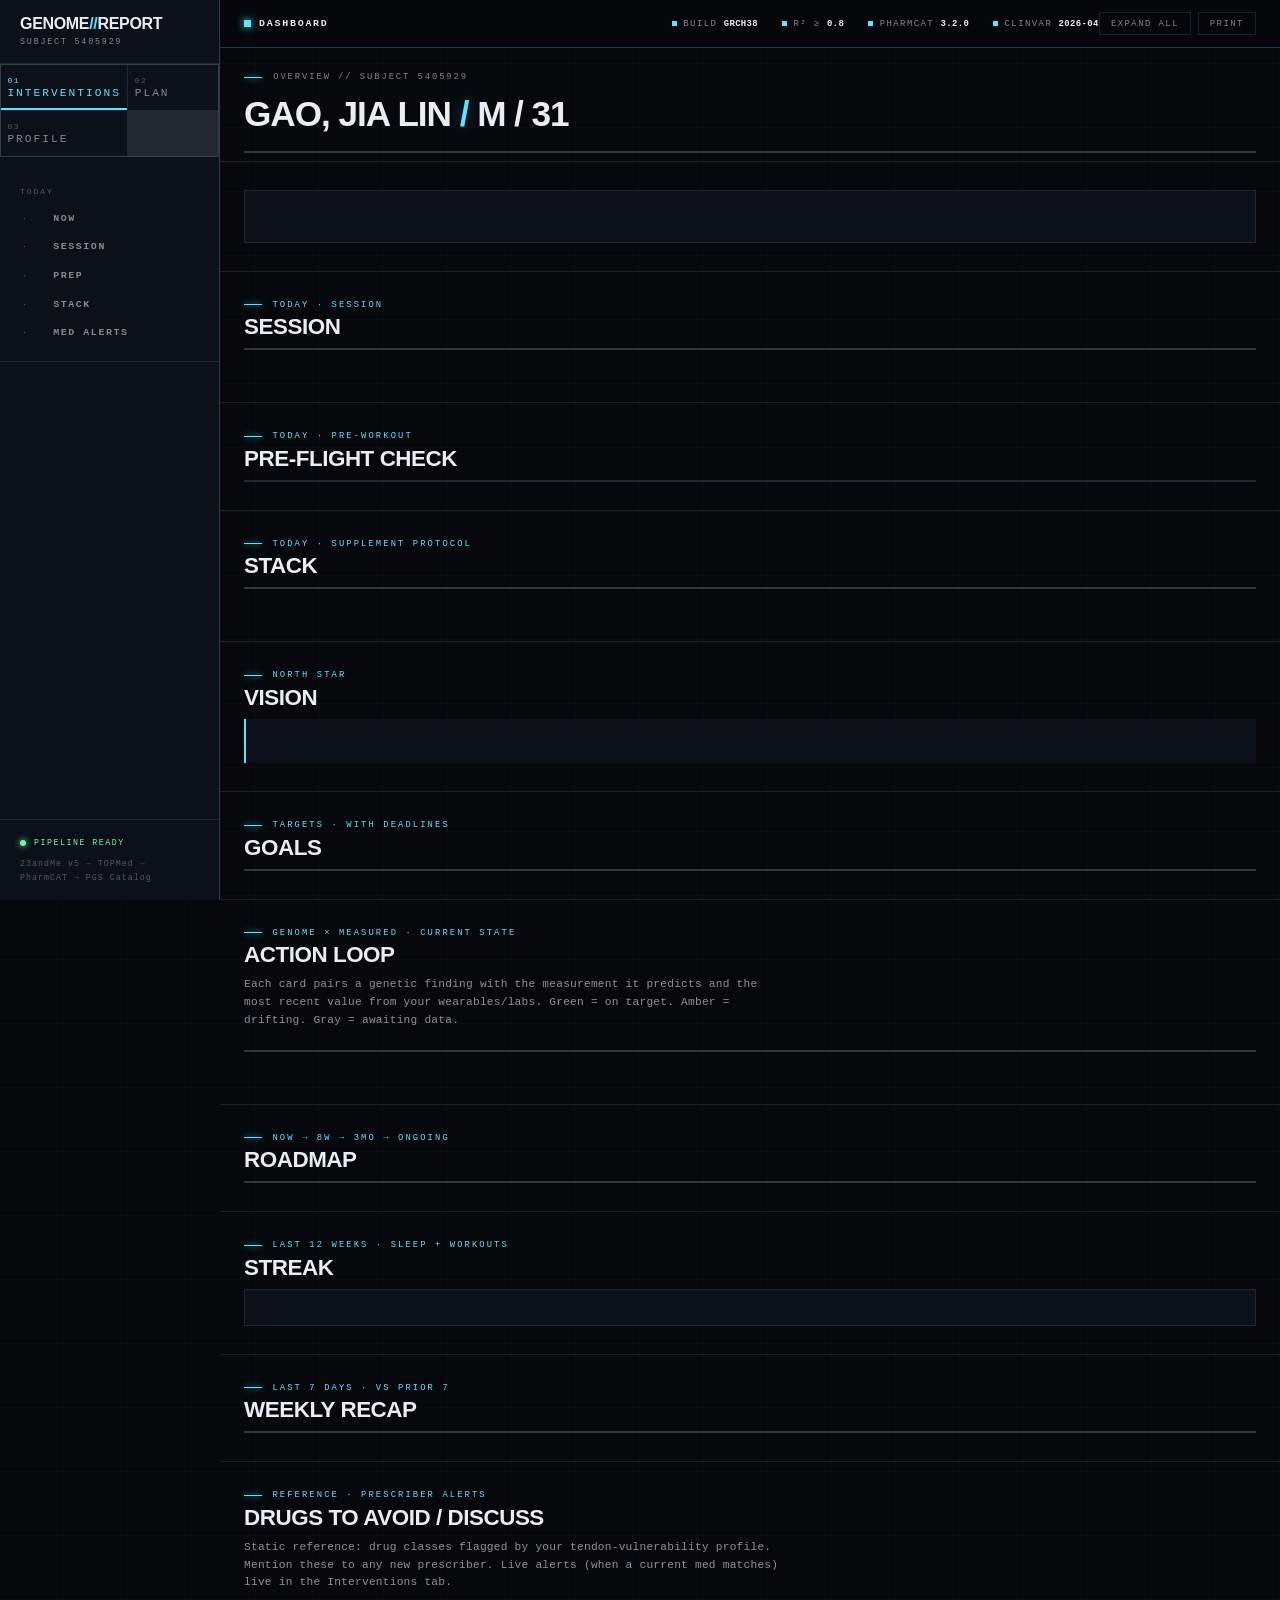
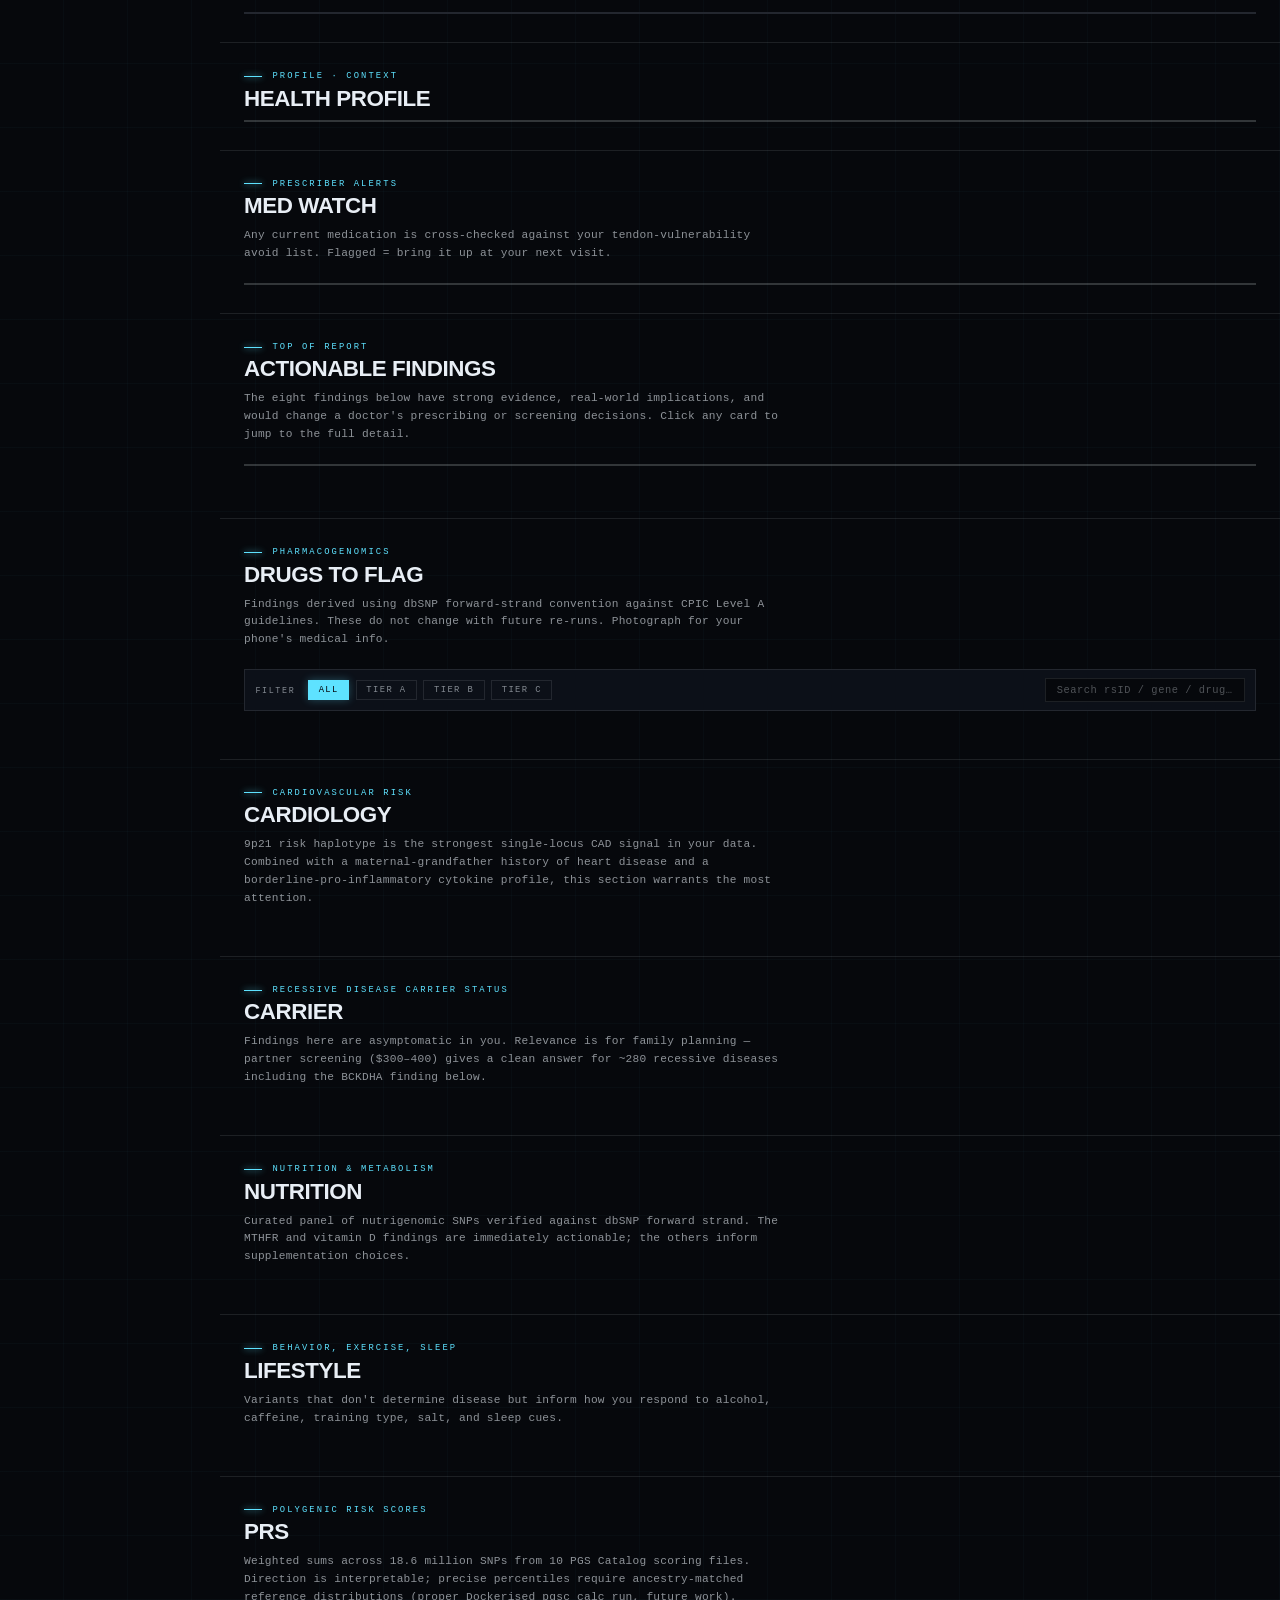
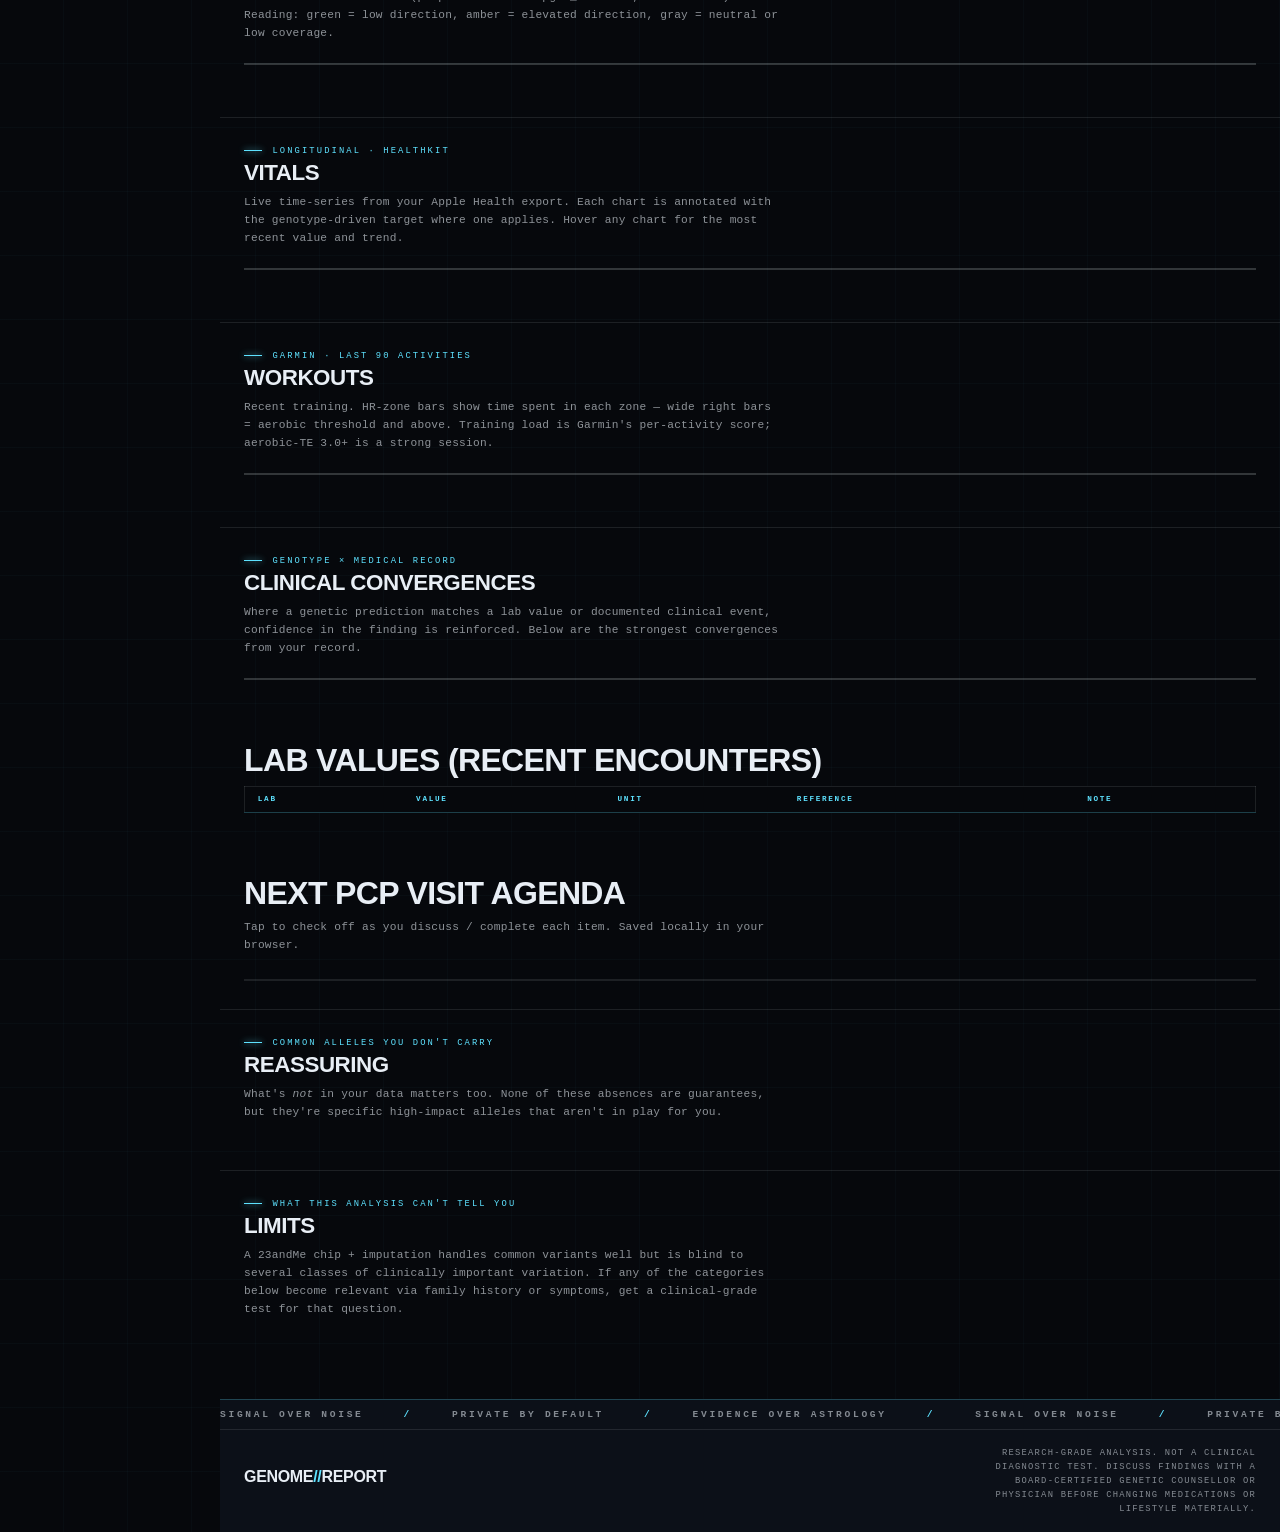
==== output/web/index.html @ 122b951d "Move Action Loop from Now → Plan tab Action Loop is a status dashboard ("are my signals tracking?")," ====
<!DOCTYPE html>
<html lang="en">
<head>
  <meta charset="UTF-8" />
  <meta name="viewport" content="width=device-width, initial-scale=1.0" />
  <meta name="description" content="Personal genome report — pharmacogenomics, disease risk, carrier status, nutrition, with clinical-record cross-reference." />
  <meta name="robots" content="noindex, nofollow" />
  <title>Genome // Report</title>

  <link href="https://api.fontshare.com/v2/css?f[]=space-grotesk@300,400,500,700&f[]=space-mono@400,700&display=swap" rel="stylesheet" />

  <link rel="stylesheet" href="css/base.css" />
  <link rel="stylesheet" href="css/layout.css" />
</head>
<body>

  <!-- Left rail (sidebar nav) -->
  <aside class="rail">
    <div class="rail-header">
      GENOME<span class="accent">//</span>REPORT
      <div class="rail-header-sub">SUBJECT 5405929</div>
    </div>

    <nav class="rail-tabs">
      <button class="tab-btn is-active" data-tab="interventions">
        <span class="tab-num">01</span><span class="tab-name">Interventions</span>
      </button>
      <button class="tab-btn" data-tab="plan">
        <span class="tab-num">02</span><span class="tab-name">Plan</span>
      </button>
      <button class="tab-btn" data-tab="profile">
        <span class="tab-num">03</span><span class="tab-name">Profile</span>
      </button>
    </nav>

    <nav class="rail-section" data-tab-children="interventions">
      <span class="rail-section-label">Today</span>
      <ul class="nav-sections">
        <li><button class="nav-btn" data-section="hero-card"      data-num="·">Now</button></li>
        <li><button class="nav-btn" data-section="today-session"  data-num="·">Session</button></li>
        <li><button class="nav-btn" data-section="prep-checklist" data-num="·">Prep</button></li>
        <li><button class="nav-btn" data-section="stack"          data-num="·">Stack</button></li>
        <li><button class="nav-btn" data-section="med-alerts"     data-num="·">Med alerts</button></li>
      </ul>
    </nav>

    <nav class="rail-section" data-tab-children="plan" hidden>
      <span class="rail-section-label">Plan & Vision</span>
      <ul class="nav-sections">
        <li><button class="nav-btn" data-section="vision"         data-num="·">Vision</button></li>
        <li><button class="nav-btn" data-section="goals"          data-num="·">Goals</button></li>
        <li><button class="nav-btn" data-section="action-loop"    data-num="·">Action Loop</button></li>
        <li><button class="nav-btn" data-section="roadmap"        data-num="·">Roadmap</button></li>
        <li><button class="nav-btn" data-section="streak"         data-num="·">Streak</button></li>
        <li><button class="nav-btn" data-section="weekly-recap"   data-num="·">Recap</button></li>
        <li><button class="nav-btn" data-section="vitals"         data-num="·">Vitals</button></li>
        <li><button class="nav-btn" data-section="workouts"       data-num="·">Workouts</button></li>
      </ul>
    </nav>

    <nav class="rail-section" data-tab-children="profile" hidden>
      <span class="rail-section-label">Profile · fixed</span>
      <ul class="nav-sections">
        <li><button class="nav-btn" data-section="health-profile" data-num="·">Profile</button></li>
        <li><button class="nav-btn" data-section="med-reference"  data-num="·">Avoid list</button></li>
        <li><button class="nav-btn" data-section="actionable" data-num="01">Actionable</button></li>
        <li><button class="nav-btn" data-section="drugs"      data-num="02">Drugs (PGx)</button></li>
        <li><button class="nav-btn" data-section="cardio"     data-num="03">Cardiology</button></li>
        <li><button class="nav-btn" data-section="carrier"    data-num="04">Carrier</button></li>
        <li><button class="nav-btn" data-section="nutrition"  data-num="05">Nutrition</button></li>
        <li><button class="nav-btn" data-section="lifestyle"  data-num="06">Lifestyle</button></li>
        <li><button class="nav-btn" data-section="prs"        data-num="07">PRS</button></li>
        <li><button class="nav-btn" data-section="crossref"   data-num="08">Clinical X-ref</button></li>
        <li><button class="nav-btn" data-section="reassuring" data-num="09">Reassuring</button></li>
        <li><button class="nav-btn" data-section="limits"     data-num="10">Limits</button></li>
      </ul>
    </nav>

    <div class="rail-footer">
      <div class="rail-footer-status">PIPELINE READY</div>
      <div>23andMe v5 → TOPMed → PharmCAT → PGS Catalog</div>
    </div>
  </aside>

  <!-- Top bar (subject metadata + actions) -->
  <nav class="site-nav">
    <a class="nav-logo" href="#top">
      <span class="nav-logo-dot" aria-hidden="true"></span>
      DASHBOARD
    </a>
    <div class="nav-meta">
      <span class="nav-meta-item">BUILD <strong>GRCh38</strong></span>
      <span class="nav-meta-item">R² ≥ <strong>0.8</strong></span>
      <span class="nav-meta-item">PHARMCAT <strong>3.2.0</strong></span>
      <span class="nav-meta-item">CLINVAR <strong>2026-04</strong></span>
    </div>
    <div class="nav-actions">
      <button class="nav-action" id="btn-expand">Expand all</button>
      <button class="nav-action" id="btn-print">Print</button>
    </div>
  </nav>

  <main>

  <!-- Subject overview panel -->
  <header class="hero" id="top">
    <p class="hero-eyebrow">OVERVIEW // SUBJECT 5405929</p>
    <h1 class="hero-title">GAO, JIA LIN <span class="accent">/</span> M / 31</h1>
    <div class="hero-stats" id="hero-stats"></div>
  </header>

  <!-- TODAY tab -->

  <!-- Hero card — most-actionable thing right now -->
  <section class="section" id="hero-card" data-tab="interventions">
    <div class="hero-card" id="hero-card-body"></div>
  </section>

  <!-- Today's Session — exercises + warmup + rehab -->
  <section class="section" id="today-session" data-tab="interventions">
    <p class="section-kicker">Today · session</p>
    <h2 class="section-title">Session <span id="session-adherence"></span></h2>
    <div class="session-grid" id="session-grid"></div>
  </section>

  <!-- Pre-workout checklist (interactive, localStorage) -->
  <section class="section" id="prep-checklist" data-tab="interventions">
    <p class="section-kicker">Today · pre-workout</p>
    <h2 class="section-title">Pre-flight check</h2>
    <ul class="prep-list" id="prep-list"></ul>
  </section>

  <!-- Supplement Stack — timing-grouped today -->
  <section class="section" id="stack" data-tab="interventions">
    <p class="section-kicker">Today · supplement protocol</p>
    <h2 class="section-title">Stack</h2>
    <div class="stack-grid" id="stack-grid"></div>
  </section>

  <!-- PLAN & VISION tab -->

  <!-- Vision statement -->
  <section class="section" id="vision" data-tab="plan">
    <p class="section-kicker">North star</p>
    <h2 class="section-title">Vision</h2>
    <blockquote class="vision-statement" id="vision-statement"></blockquote>
  </section>

  <!-- Goals with progress bars -->
  <section class="section" id="goals" data-tab="plan">
    <p class="section-kicker">Targets · with deadlines</p>
    <h2 class="section-title">Goals</h2>
    <div class="goals-list" id="goals-list"></div>
  </section>

  <!-- Action Loop — genome × measured · the same shape as Goals -->
  <section class="section" id="action-loop" data-tab="plan">
    <p class="section-kicker">Genome × measured · current state</p>
    <h2 class="section-title">Action Loop</h2>
    <p class="section-lead">
      Each card pairs a genetic finding with the measurement it predicts and the
      most recent value from your wearables/labs. Green = on target. Amber = drifting.
      Gray = awaiting data.
    </p>
    <div class="action-loop-grid" id="action-loop-grid"></div>
  </section>

  <!-- Block roadmap (responsive: timeline on desktop, sections on mobile) -->
  <section class="section" id="roadmap" data-tab="plan">
    <p class="section-kicker">Now → 8w → 3mo → ongoing</p>
    <h2 class="section-title">Roadmap</h2>
    <div class="roadmap" id="roadmap-grid"></div>
  </section>

  <!-- Streak / contribution graph -->
  <section class="section" id="streak" data-tab="plan">
    <p class="section-kicker">Last 12 weeks · sleep + workouts</p>
    <h2 class="section-title">Streak</h2>
    <div class="streak-graph" id="streak-graph"></div>
  </section>

  <!-- Weekly recap (always rendered) -->
  <section class="section" id="weekly-recap" data-tab="plan">
    <p class="section-kicker">Last 7 days · vs prior 7</p>
    <h2 class="section-title">Weekly recap</h2>
    <div class="recap-grid" id="recap-grid"></div>
  </section>

  <!-- PROFILE tab -->

  <!-- PROFILE tab — fixed variables -->

  <!-- Med reference list (drug classes to avoid; the *firing* alerts live in Interventions) -->
  <section class="section" id="med-reference" data-tab="profile">
    <p class="section-kicker">Reference · prescriber alerts</p>
    <h2 class="section-title">Drugs to avoid / discuss</h2>
    <p class="section-lead">
      Static reference: drug classes flagged by your tendon-vulnerability profile.
      Mention these to any new prescriber. Live alerts (when a current med matches)
      live in the Interventions tab.
    </p>
    <ul class="med-reference-list" id="med-reference-list"></ul>
  </section>

  <!-- Health Profile -->
  <section class="section" id="health-profile" data-tab="profile">
    <p class="section-kicker">Profile · context</p>
    <h2 class="section-title">Health profile</h2>
    <div class="profile-grid" id="profile-grid"></div>
  </section>

  <!-- Pharmacovigilance — flag risky meds -->
  <section class="section" id="med-alerts" data-tab="interventions">
    <p class="section-kicker">Prescriber alerts</p>
    <h2 class="section-title">Med watch</h2>
    <p class="section-lead">
      Any current medication is cross-checked against your tendon-vulnerability
      avoid list. Flagged = bring it up at your next visit.
    </p>
    <div class="med-alerts-list" id="med-alerts-list"></div>
  </section>

  <!-- Actionable -->
  <section class="section" id="actionable" data-tab="profile" data-findings-section>
    <p class="section-kicker">Top of report</p>
    <h2 class="section-title">Actionable findings</h2>
    <p class="section-lead">
      The eight findings below have strong evidence, real-world implications, and would
      change a doctor's prescribing or screening decisions. Click any card to jump to the full detail.
    </p>
    <div class="actions-grid" id="actions-grid"></div>
  </section>

  <!-- Drugs -->
  <section class="section" id="drugs" data-tab="profile" data-findings-section>
    <p class="section-kicker">Pharmacogenomics</p>
    <h2 class="section-title">Drugs to flag</h2>
    <p class="section-lead">
      Findings derived using dbSNP forward-strand convention against CPIC Level A guidelines.
      These do not change with future re-runs. Photograph for your phone's medical info.
    </p>

    <div class="filter-bar">
      <span class="filter-bar-label">Filter</span>
      <button class="filter-chip is-active" data-filter="all">All</button>
      <button class="filter-chip" data-filter="tier" data-value="A">Tier A</button>
      <button class="filter-chip" data-filter="tier" data-value="B">Tier B</button>
      <button class="filter-chip" data-filter="tier" data-value="C">Tier C</button>
      <input type="text" class="search-input" id="search-input" placeholder="Search rsID / gene / drug…" />
    </div>

    <div class="findings-list"></div>
  </section>

  <!-- Cardiology -->
  <section class="section" id="cardio" data-tab="profile" data-findings-section>
    <p class="section-kicker">Cardiovascular risk</p>
    <h2 class="section-title">Cardiology</h2>
    <p class="section-lead">
      9p21 risk haplotype is the strongest single-locus CAD signal in your data. Combined with
      a maternal-grandfather history of heart disease and a borderline-pro-inflammatory cytokine
      profile, this section warrants the most attention.
    </p>
    <div class="findings-list"></div>
  </section>

  <!-- Carrier -->
  <section class="section" id="carrier" data-tab="profile" data-findings-section>
    <p class="section-kicker">Recessive disease carrier status</p>
    <h2 class="section-title">Carrier</h2>
    <p class="section-lead">
      Findings here are asymptomatic in you. Relevance is for family planning — partner screening
      ($300–400) gives a clean answer for ~280 recessive diseases including the BCKDHA finding below.
    </p>
    <div class="findings-list"></div>
  </section>

  <!-- Nutrition -->
  <section class="section" id="nutrition" data-tab="profile" data-findings-section>
    <p class="section-kicker">Nutrition &amp; metabolism</p>
    <h2 class="section-title">Nutrition</h2>
    <p class="section-lead">
      Curated panel of nutrigenomic SNPs verified against dbSNP forward strand. The MTHFR and
      vitamin D findings are immediately actionable; the others inform supplementation choices.
    </p>
    <div class="findings-list"></div>
  </section>

  <!-- Lifestyle -->
  <section class="section" id="lifestyle" data-tab="profile" data-findings-section>
    <p class="section-kicker">Behavior, exercise, sleep</p>
    <h2 class="section-title">Lifestyle</h2>
    <p class="section-lead">
      Variants that don't determine disease but inform how you respond to alcohol, caffeine,
      training type, salt, and sleep cues.
    </p>
    <div class="findings-list"></div>
  </section>

  <!-- PRS -->
  <section class="section" id="prs" data-tab="profile">
    <p class="section-kicker">Polygenic risk scores</p>
    <h2 class="section-title">PRS</h2>
    <p class="section-lead">
      Weighted sums across 18.6 million SNPs from 10 PGS Catalog scoring files.
      Direction is interpretable; precise percentiles require ancestry-matched reference
      distributions (proper Dockerised pgsc_calc run, future work). Reading: green = low
      direction, amber = elevated direction, gray = neutral or low coverage.
    </p>
    <div class="prs-grid" id="prs-grid"></div>
  </section>

  <!-- Vitals (HealthKit) -->
  <section class="section" id="vitals" data-tab="plan">
    <p class="section-kicker">Longitudinal · HealthKit</p>
    <h2 class="section-title">Vitals</h2>
    <p class="section-lead">
      Live time-series from your Apple Health export. Each chart is annotated
      with the genotype-driven target where one applies. Hover any chart for the
      most recent value and trend.
    </p>
    <div class="vitals-grid" id="vitals-grid"></div>
  </section>

  <!-- Workouts (Garmin activities) -->
  <section class="section" id="workouts" data-tab="plan">
    <p class="section-kicker">Garmin · last 90 activities</p>
    <h2 class="section-title">Workouts</h2>
    <p class="section-lead">
      Recent training. HR-zone bars show time spent in each zone — wide right
      bars = aerobic threshold and above. Training load is Garmin's per-activity
      score; aerobic-TE 3.0+ is a strong session.
    </p>
    <div class="workouts-list" id="workouts-list"></div>
  </section>

  <!-- Cross-reference -->
  <section class="section" id="crossref" data-tab="profile">
    <p class="section-kicker">Genotype × medical record</p>
    <h2 class="section-title">Clinical convergences</h2>
    <p class="section-lead">
      Where a genetic prediction matches a lab value or documented clinical event, confidence
      in the finding is reinforced. Below are the strongest convergences from your record.
    </p>
    <div class="crossref-grid" id="crossref-grid"></div>

    <h3 class="section-title" style="margin-top: 4rem; font-size: clamp(1.4rem, 3vw, 2rem);">
      Lab values (recent encounters)
    </h3>
    <div style="overflow-x: auto;">
      <table class="labs-table" id="labs-table">
        <thead>
          <tr>
            <th>Lab</th>
            <th>Value</th>
            <th>Unit</th>
            <th>Reference</th>
            <th>Note</th>
          </tr>
        </thead>
        <tbody></tbody>
      </table>
    </div>

    <h3 class="section-title" style="margin-top: 4rem; font-size: clamp(1.4rem, 3vw, 2rem);">
      Next PCP visit agenda
    </h3>
    <p class="section-lead" style="margin-bottom: 1.5rem;">
      Tap to check off as you discuss / complete each item. Saved locally in your browser.
    </p>
    <ul id="pcp-agenda" class="findings-list" style="display: flex; flex-direction: column; gap: 0;"></ul>
    <style>
      #pcp-agenda .check-item {
        display: flex;
        align-items: flex-start;
        gap: 0.85rem;
        padding: 1rem 0;
        border-bottom: 1px solid var(--border);
        cursor: pointer;
        user-select: none;
        transition: opacity 200ms ease;
      }
      #pcp-agenda .check-item:hover { opacity: 0.85; }
      #pcp-agenda .check-box {
        width: 18px; height: 18px;
        border: 1px solid var(--border);
        flex-shrink: 0;
        margin-top: 0.15rem;
        position: relative;
        transition: border-color 250ms ease, background 250ms ease;
      }
      #pcp-agenda .check-box::after {
        content: '';
        position: absolute;
        inset: 3px;
        background: var(--accent);
        opacity: 0;
        transform: scale(0);
        transition: opacity 200ms ease, transform 250ms cubic-bezier(0.34, 1.56, 0.64, 1);
      }
      #pcp-agenda .check-item.is-checked .check-box { border-color: var(--accent); }
      #pcp-agenda .check-item.is-checked .check-box::after { opacity: 1; transform: scale(1); }
      #pcp-agenda .check-item.is-checked .check-label {
        text-decoration: line-through;
        color: var(--fg-dim);
      }
      #pcp-agenda .check-label {
        font-size: 0.9rem;
        line-height: 1.6;
        color: rgba(240,237,230,0.8);
      }
    </style>
  </section>

  <!-- Reassuring -->
  <section class="section" id="reassuring" data-tab="profile" data-findings-section>
    <p class="section-kicker">Common alleles you don't carry</p>
    <h2 class="section-title">Reassuring</h2>
    <p class="section-lead">
      What's <em>not</em> in your data matters too. None of these absences are guarantees,
      but they're specific high-impact alleles that aren't in play for you.
    </p>
    <div class="findings-list"></div>
  </section>

  <!-- Limits -->
  <section class="section" id="limits" data-tab="profile" data-findings-section>
    <p class="section-kicker">What this analysis can't tell you</p>
    <h2 class="section-title">Limits</h2>
    <p class="section-lead">
      A 23andMe chip + imputation handles common variants well but is blind to several
      classes of clinically important variation. If any of the categories below become
      relevant via family history or symptoms, get a clinical-grade test for that question.
    </p>
    <div class="findings-list"></div>
  </section>

  </main>

  <!-- Footer -->
  <footer class="site-footer">
    <div class="footer-marquee-wrap">
      <div class="marquee-track">
        <span>SIGNAL OVER NOISE</span><span class="marquee-dot">/</span>
        <span>PRIVATE BY DEFAULT</span><span class="marquee-dot">/</span>
        <span>EVIDENCE OVER ASTROLOGY</span><span class="marquee-dot">/</span>
        <span>SIGNAL OVER NOISE</span><span class="marquee-dot">/</span>
        <span>PRIVATE BY DEFAULT</span><span class="marquee-dot">/</span>
        <span>EVIDENCE OVER ASTROLOGY</span><span class="marquee-dot">/</span>
      </div>
    </div>
    <div class="footer-body">
      <div>
        <p class="footer-eyebrow">GENOME<span class="accent">//</span>REPORT</p>
        <p id="meta-info" class="u-mono u-dim" style="font-size:0.7rem; margin-top:0.5rem; letter-spacing:0.1em;"></p>
      </div>
      <p class="footer-sub">
        Research-grade analysis. Not a clinical diagnostic test. Discuss findings with a
        board-certified genetic counsellor or physician before changing medications or
        lifestyle materially.
      </p>
    </div>
  </footer>

  <script type="module" src="js/main.js"></script>
</body>
</html>
---- output/web/css/base.css ----
/* ── Reset ── */
*, *::before, *::after { box-sizing: border-box; margin: 0; padding: 0; }
html { font-size: 16px; scroll-behavior: smooth; }
body { min-height: 100vh; }
img, svg { display: block; max-width: 100%; }
ul, ol { list-style: none; }
button { font-family: inherit; cursor: pointer; border: none; background: none; color: inherit; }
button:focus-visible { outline: 1px solid var(--accent); outline-offset: 3px; }
input { font-family: inherit; color: inherit; background: none; border: none; }
input:focus { outline: none; }
details summary { cursor: pointer; }
details summary::-webkit-details-marker { display: none; }

/* ── Custom Properties ── */
:root {
  /* Cool monolith palette */
  --bg:        #06080c;          /* deep blue-black */
  --bg-tint:   #06080c;
  --bg-card:   #0c1018;          /* subtle elevation */
  --bg-grid:   rgba(94, 226, 255, 0.025);

  --fg:        #e8eef5;
  --fg-dim:    rgba(232, 238, 245, 0.55);
  --fg-mute:   rgba(232, 238, 245, 0.32);

  /* Electric cyan — HAL-eye-but-cyan, biotech terminal */
  --accent:    #5ee2ff;          /* primary */
  --accent-soft: rgba(94, 226, 255, 0.12);
  --accent-bright: #82ecff;
  --accent-deep: #1ba8d1;

  /* Tier indicators */
  --tier-a:    #5ee2ff;          /* cyan — primary findings */
  --tier-b:    #a4b8cc;          /* cool gray-blue */
  --tier-c:    #7df0a8;          /* lab green — reassuring */

  /* Warning / critical — HAL red */
  --warn:      #ff3a4a;
  --warn-soft: rgba(255, 58, 74, 0.1);

  --border:    rgba(232, 238, 245, 0.10);
  --border-strong: rgba(232, 238, 245, 0.20);
  --border-accent: rgba(94, 226, 255, 0.25);

  /* Vitals overlay */
  --rune:        #7df0a8;        /* genotype-target green */
  --accent-glow: rgba(94, 226, 255, 0.35);

  --font-display: 'Space Grotesk', 'Helvetica Neue', sans-serif;
  --font-mono: 'Space Mono', 'JetBrains Mono', 'Courier New', monospace;
  --font-body: 'Space Grotesk', 'Helvetica Neue', sans-serif;

  --nav-h:     58px;
  --pad-x:     clamp(1.25rem, 5vw, 4rem);
  --max-w:     1320px;
  --ease-out-expo: cubic-bezier(0.16, 1, 0.3, 1);
}

body {
  font-family: var(--font-body);
  background: var(--bg);
  color: var(--fg);
  overflow-x: hidden;

  /* Subtle grid backdrop — faint terminal feel */
  background-image:
    linear-gradient(var(--bg-grid) 1px, transparent 1px),
    linear-gradient(90deg, var(--bg-grid) 1px, transparent 1px);
  background-size: 64px 64px;
  background-position: -1px -1px;
}

/* ── Typography ── */
h1, h2, h3, h4 {
  font-family: var(--font-display);
  line-height: 1;
  font-weight: 700;
  letter-spacing: -0.02em;
}

a { color: inherit; text-decoration: none; transition: color 200ms ease; }
a:hover { color: var(--accent); }
::selection { background: var(--accent); color: var(--bg); }

/* ── Scrollbar — lab-thin ── */
::-webkit-scrollbar { width: 4px; height: 4px; }
::-webkit-scrollbar-track { background: var(--bg); }
::-webkit-scrollbar-thumb { background: var(--accent-deep); }
::-webkit-scrollbar-thumb:hover { background: var(--accent); }

/* ── Utilities ── */
.u-upper { text-transform: uppercase; }
.u-mono  { font-family: var(--font-mono); }
.u-dim   { color: var(--fg-dim); }
.u-accent { color: var(--accent); }
.u-warn  { color: var(--warn); }
.u-good  { color: var(--tier-c); }

/* Crosshair / corner brackets — used for "framed" elements */
.u-bracketed {
  position: relative;
}
.u-bracketed::before,
.u-bracketed::after {
  content: '';
  position: absolute;
  width: 8px; height: 8px;
  border: 1px solid var(--accent);
}
.u-bracketed::before { top: -1px; left: -1px; border-right: none; border-bottom: none; }
.u-bracketed::after  { bottom: -1px; right: -1px; border-left: none; border-top: none; }

/* ── Status dots ── */
.dot {
  display: inline-block;
  width: 7px; height: 7px;
  border-radius: 50%;
  vertical-align: middle;
  margin-right: 0.5em;
}
.dot--cyan  { background: var(--accent); box-shadow: 0 0 8px var(--accent); }
.dot--green { background: var(--tier-c); box-shadow: 0 0 6px var(--tier-c); }
.dot--gray  { background: var(--fg-dim); }
.dot--red   { background: var(--warn); box-shadow: 0 0 8px var(--warn); }

/* ── Reduced motion ── */
@media (prefers-reduced-motion: reduce) {
  *, *::before, *::after {
    animation-duration: 0.01ms !important;
    transition-duration: 0.01ms !important;
  }
}

/* ── Print ── */
@media print {
  body { background: white; color: black; background-image: none; }
  .site-nav, .filter-bar, .nav-actions { display: none !important; }
  .card, .finding-block { break-inside: avoid; }
}
---- output/web/css/layout.css ----
/* =================================================================
   DASHBOARD LAYOUT — left rail nav, dense grid content
   ================================================================= */

:root {
  --rail-w: 220px;
  --topbar-h: 48px;
}

body {
  font-size: 14px;
  font-feature-settings: "tnum" 1;
}

/* ── Top bar (subject metadata strip) ── */
.site-nav {
  position: fixed;
  top: 0;
  left: var(--rail-w);
  right: 0;
  height: var(--topbar-h);
  z-index: 200;
  display: flex;
  align-items: center;
  justify-content: space-between;
  padding: 0 1.5rem;
  border-bottom: 1px solid var(--border-accent);
  background: rgba(6, 8, 12, 0.95);
  backdrop-filter: blur(12px);
  -webkit-backdrop-filter: blur(12px);
}
.nav-logo {
  font-family: var(--font-mono);
  font-size: 0.62rem;
  font-weight: 700;
  letter-spacing: 0.18em;
  text-transform: uppercase;
  color: var(--fg);
  display: flex;
  align-items: center;
  gap: 0.5rem;
}
.nav-logo .nav-logo-dot {
  display: inline-block;
  width: 7px; height: 7px;
  background: var(--accent);
  box-shadow: 0 0 8px var(--accent);
  animation: pulse-cyan 3s ease-in-out infinite;
}
@keyframes pulse-cyan {
  0%, 100% { opacity: 0.9; transform: scale(1); }
  50%      { opacity: 0.4; transform: scale(0.85); }
}

/* Top-bar subject info */
.nav-meta {
  display: flex;
  gap: 1.5rem;
  font-family: var(--font-mono);
  font-size: 0.56rem;
  letter-spacing: 0.16em;
  text-transform: uppercase;
  color: var(--fg-dim);
  margin-left: auto;
}
.nav-meta-item { display: inline-flex; align-items: center; gap: 0.4rem; }
.nav-meta-item::before {
  content: ''; width: 5px; height: 5px;
  background: var(--accent);
  display: inline-block;
}
.nav-meta-item strong { color: var(--fg); font-weight: 700; letter-spacing: 0.04em; }

.nav-actions {
  display: flex;
  gap: 0.4rem;
}
.nav-action {
  font-family: var(--font-mono);
  font-size: 0.56rem;
  letter-spacing: 0.16em;
  text-transform: uppercase;
  color: var(--fg-dim);
  border: 1px solid var(--border);
  padding: 0.32rem 0.7rem;
  transition: color 200ms ease, border-color 200ms ease, background 200ms ease;
}
.nav-action:hover {
  color: var(--accent);
  border-color: var(--accent);
  background: var(--accent-soft);
}

/* ── Left sidebar rail ── */
.rail {
  position: fixed;
  top: 0; left: 0; bottom: 0;
  width: var(--rail-w);
  background: var(--bg-card);
  border-right: 1px solid var(--border-accent);
  display: flex;
  flex-direction: column;
  z-index: 210;
  overflow-y: auto;
}
.rail-header {
  padding: 1rem 1.25rem;
  border-bottom: 1px solid var(--border);
  font-family: var(--font-display);
  font-size: 1rem;
  font-weight: 700;
  text-transform: uppercase;
  letter-spacing: -0.02em;
  line-height: 1;
}
.rail-header .accent { color: var(--accent); }
.rail-header-sub {
  font-family: var(--font-mono);
  font-size: 0.52rem;
  letter-spacing: 0.22em;
  color: var(--fg-dim);
  margin-top: 0.4rem;
  font-weight: 400;
}
.rail-section {
  padding: 0.85rem 0;
  border-bottom: 1px solid var(--border);
}
.rail-section-label {
  display: block;
  padding: 0 1.25rem 0.5rem;
  font-family: var(--font-mono);
  font-size: 0.5rem;
  letter-spacing: 0.24em;
  text-transform: uppercase;
  color: var(--fg-mute);
}
.nav-sections {
  display: flex;
  flex-direction: column;
  gap: 0;
}
.nav-btn {
  font-family: var(--font-mono);
  font-size: 0.62rem;
  font-weight: 700;
  letter-spacing: 0.16em;
  text-transform: uppercase;
  color: var(--fg-dim);
  padding: 0.55rem 1.25rem;
  display: flex;
  align-items: center;
  gap: 0.55rem;
  transition: color 200ms ease, background 200ms ease;
  position: relative;
  text-align: left;
  width: 100%;
  border-left: 2px solid transparent;
}
.nav-btn::before {
  content: attr(data-num);
  font-size: 0.5rem;
  letter-spacing: 0.18em;
  color: var(--fg-mute);
  font-weight: 400;
  transition: color 220ms ease;
  width: 1.4rem;
}
.nav-btn-dot { display: none; }

.nav-btn:hover {
  color: var(--fg);
  background: var(--accent-soft);
}
.nav-btn:hover::before { color: var(--accent); }

.nav-btn.is-active {
  color: var(--accent);
  background: var(--accent-soft);
  border-left-color: var(--accent);
}
.nav-btn.is-active::before { color: var(--accent); }

.rail-footer {
  margin-top: auto;
  padding: 1rem 1.25rem;
  border-top: 1px solid var(--border);
  font-family: var(--font-mono);
  font-size: 0.52rem;
  letter-spacing: 0.12em;
  color: var(--fg-mute);
  line-height: 1.6;
}
.rail-footer-status {
  display: flex;
  align-items: center;
  gap: 0.5rem;
  margin-bottom: 0.5rem;
  text-transform: uppercase;
  letter-spacing: 0.18em;
  color: var(--tier-c);
}
.rail-footer-status::before {
  content: ''; width: 6px; height: 6px;
  background: var(--tier-c);
  border-radius: 50%;
  box-shadow: 0 0 6px var(--tier-c);
  animation: pulse-cyan 2s ease-in-out infinite;
}

/* ── Main content area ── */
main {
  margin-left: var(--rail-w);
  padding-top: var(--topbar-h);
}

/* ── Hero compressed to dashboard panel ── */
.hero {
  padding: 1.5rem 1.5rem 0.5rem;
  max-width: none;
  margin: 0;
  position: relative;
}
.hero::before { display: none; } /* remove crosshair - too much */

.hero-eyebrow {
  font-family: var(--font-mono);
  font-size: 0.55rem;
  letter-spacing: 0.22em;
  text-transform: uppercase;
  color: var(--fg-dim);
  margin-bottom: 0.85rem;
  display: flex;
  align-items: center;
  gap: 0.7rem;
}
.hero-eyebrow::before {
  content: '';
  display: block;
  width: 18px;
  height: 1px;
  background: var(--accent);
  box-shadow: 0 0 6px var(--accent);
}

.hero-title {
  font-family: var(--font-display);
  font-size: clamp(1.5rem, 3vw, 2.2rem);
  font-weight: 700;
  text-transform: uppercase;
  letter-spacing: -0.03em;
  line-height: 1;
  color: var(--fg);
  display: block;
  margin-bottom: 0.6rem;
}
.hero-title br { display: none; }
.hero-title .accent {
  color: var(--accent);
  text-shadow: 0 0 16px rgba(94, 226, 255, 0.4);
}

.hero-subtitle-row {
  display: flex;
  flex-wrap: wrap;
  gap: 1rem;
  margin-top: 0.5rem;
  font-family: var(--font-mono);
  font-size: 0.6rem;
  letter-spacing: 0.14em;
  text-transform: uppercase;
  color: var(--fg-dim);
}
.hero-subtitle-row span {
  display: inline-flex;
  align-items: center;
  gap: 0.4rem;
}
.hero-subtitle-row span::before {
  content: '';
  width: 4px; height: 4px;
  background: var(--accent);
}

.hero-tagline {
  display: none; /* tagline hidden in dashboard mode */
}

.hero-stats {
  display: grid;
  grid-template-columns: repeat(auto-fit, minmax(160px, 1fr));
  gap: 1px;
  margin-top: 1.25rem;
  border: 1px solid var(--border);
  background: var(--border);
}
.hero-stats::before, .hero-stats::after { display: none; }

.hero-stat {
  background: var(--bg-card);
  padding: 0.85rem 1rem;
}
.hero-stat-label {
  font-family: var(--font-mono);
  font-size: 0.5rem;
  letter-spacing: 0.22em;
  text-transform: uppercase;
  color: var(--fg-dim);
  margin-bottom: 0.3rem;
}
.hero-stat-value {
  font-family: var(--font-display);
  font-size: 1.3rem;
  font-weight: 700;
  letter-spacing: -0.02em;
  color: var(--fg);
  line-height: 1.1;
  font-variant-numeric: tabular-nums;
}
.hero-stat-sub {
  font-family: var(--font-mono);
  font-size: 0.55rem;
  color: var(--fg-dim);
  margin-top: 0.25rem;
  letter-spacing: 0.04em;
}

/* ── Section ── */
.section {
  max-width: none;
  margin: 0;
  padding: 1.75rem 1.5rem;
  border-top: 1px solid var(--border);
  scroll-margin-top: var(--topbar-h);
}
.section-kicker {
  font-family: var(--font-mono);
  font-size: 0.55rem;
  letter-spacing: 0.24em;
  text-transform: uppercase;
  color: var(--accent);
  margin-bottom: 0.4rem;
  display: flex;
  align-items: center;
  gap: 0.65rem;
}
.section-kicker::before {
  content: '';
  display: block;
  width: 18px;
  height: 1px;
  background: var(--accent);
  box-shadow: 0 0 6px var(--accent);
}
.section-title {
  font-family: var(--font-display);
  font-size: 1.4rem;
  font-weight: 700;
  text-transform: uppercase;
  letter-spacing: -0.02em;
  line-height: 1;
  margin-bottom: 0.6rem;
}
.section-lead {
  font-family: var(--font-mono);
  font-size: 0.7rem;
  line-height: 1.6;
  color: rgba(232, 238, 245, 0.6);
  max-width: 80ch;
  margin-bottom: 1.25rem;
  letter-spacing: 0.02em;
}

/* ── Filter bar ── */
.filter-bar {
  display: flex;
  flex-wrap: wrap;
  gap: 0.4rem;
  align-items: center;
  margin-bottom: 1.25rem;
  padding: 0.5rem 0.65rem;
  border: 1px solid var(--border);
  background: var(--bg-card);
}
.filter-bar-label {
  font-family: var(--font-mono);
  font-size: 0.52rem;
  letter-spacing: 0.2em;
  text-transform: uppercase;
  color: var(--fg-dim);
  margin-right: 0.4rem;
}
.filter-chip {
  font-family: var(--font-mono);
  font-size: 0.55rem;
  letter-spacing: 0.16em;
  text-transform: uppercase;
  color: var(--fg-dim);
  padding: 0.25rem 0.6rem;
  border: 1px solid var(--border);
  cursor: pointer;
  transition: color 200ms ease, border-color 200ms ease, background 200ms ease;
}
.filter-chip:hover {
  color: var(--accent);
  border-color: var(--accent);
}
.filter-chip.is-active {
  color: var(--bg);
  background: var(--accent);
  border-color: var(--accent);
  box-shadow: 0 0 8px rgba(94, 226, 255, 0.3);
}
.search-input {
  font-family: var(--font-mono);
  font-size: 0.65rem;
  letter-spacing: 0.05em;
  color: var(--fg);
  border: 1px solid var(--border);
  padding: 0.3rem 0.7rem;
  margin-left: auto;
  min-width: 200px;
  background: var(--bg);
}
.search-input:focus { border-color: var(--accent); box-shadow: 0 0 0 1px var(--accent); }
.search-input::placeholder { color: var(--fg-mute); }

/* ── Action grid (dashboard cards) ── */
.actions-grid {
  display: grid;
  grid-template-columns: repeat(auto-fill, minmax(min(100%, 280px), 1fr));
  gap: 1px;
  background: var(--border);
  border: 1px solid var(--border);
  margin-bottom: 1.5rem;
}
.action-card {
  position: relative;
  padding: 1rem 1.1rem 1.1rem;
  background: var(--bg-card);
  display: flex;
  flex-direction: column;
  gap: 0.45rem;
  cursor: pointer;
  transition: background 220ms ease;
  overflow: hidden;
}
.action-card::before {
  content: '';
  position: absolute;
  top: 0; left: 0;
  width: 100%; height: 1px;
  background: linear-gradient(90deg, transparent, var(--accent), transparent);
  transform: translateX(-100%);
  transition: transform 600ms var(--ease-out-expo);
}
.action-card:hover::before { transform: translateX(100%); }
.action-card:hover { background: color-mix(in srgb, var(--bg-card) 75%, var(--accent)); }

.action-tier {
  position: absolute;
  top: 0.85rem;
  right: 0.85rem;
  font-family: var(--font-mono);
  font-size: 0.45rem;
  letter-spacing: 0.22em;
  padding: 0.15rem 0.42rem;
  border: 1px solid var(--tier-a);
  color: var(--tier-a);
  text-transform: uppercase;
}
.action-tier[data-tier="B"] { border-color: var(--tier-b); color: var(--tier-b); }
.action-tier[data-tier="C"] { border-color: var(--tier-c); color: var(--tier-c); }

.action-rank {
  font-family: var(--font-mono);
  font-size: 0.5rem;
  letter-spacing: 0.22em;
  text-transform: uppercase;
  color: var(--fg-dim);
}
.action-gene {
  font-family: var(--font-display);
  font-size: 1rem;
  font-weight: 700;
  letter-spacing: -0.01em;
  color: var(--fg);
  line-height: 1.05;
}
.action-headline {
  font-family: var(--font-display);
  font-size: 0.78rem;
  line-height: 1.45;
  color: rgba(232, 238, 245, 0.78);
  font-weight: 400;
}
.action-tags {
  display: flex;
  flex-wrap: wrap;
  gap: 0.3rem;
  margin-top: auto;
  padding-top: 0.6rem;
  border-top: 1px solid var(--border);
}

/* ── Finding accordions (dashboard tighter) ── */
.findings-list {
  display: flex;
  flex-direction: column;
}
.finding-block {
  border-top: 1px solid var(--border);
  position: relative;
}
.finding-block:last-child { border-bottom: 1px solid var(--border); }
.finding-block.is-open { background: linear-gradient(180deg, var(--accent-soft), transparent 25%); }

.finding-trigger {
  width: 100%;
  display: grid;
  grid-template-columns: 2.4rem 1fr auto auto;
  align-items: center;
  gap: 1rem;
  padding: 0.85rem 0.5rem;
  text-align: left;
  cursor: pointer;
  transition: background 200ms ease;
}
.finding-trigger:hover { background: var(--accent-soft); }
.finding-num {
  font-family: var(--font-mono);
  font-size: 0.6rem;
  color: var(--fg-dim);
  letter-spacing: 0.12em;
}
.finding-title {
  font-family: var(--font-display);
  font-size: 0.95rem;
  font-weight: 700;
  text-transform: uppercase;
  letter-spacing: -0.01em;
  color: var(--fg);
  transition: color 200ms ease;
}
.finding-title small {
  display: block;
  font-family: var(--font-mono);
  font-size: 0.55rem;
  font-weight: 400;
  letter-spacing: 0.12em;
  color: var(--fg-dim);
  text-transform: uppercase;
  margin-top: 0.2rem;
}
.finding-trigger:hover .finding-title { color: var(--accent); }
.finding-tier {
  font-family: var(--font-mono);
  font-size: 0.52rem;
  letter-spacing: 0.16em;
  text-transform: uppercase;
  padding: 0.18rem 0.5rem;
  border: 1px solid currentColor;
}
.finding-tier[data-tier="A"] { color: var(--tier-a); }
.finding-tier[data-tier="B"] { color: var(--tier-b); }
.finding-tier[data-tier="C"] { color: var(--tier-c); }
.finding-toggle {
  font-family: var(--font-mono);
  font-size: 1rem;
  color: var(--fg-dim);
  width: 22px;
  text-align: center;
  transition: transform 350ms var(--ease-out-expo), color 200ms ease;
}
.finding-block.is-open .finding-toggle {
  transform: rotate(45deg);
  color: var(--accent);
}

.finding-body {
  display: grid;
  grid-template-rows: 0fr;
  transition: grid-template-rows 400ms var(--ease-out-expo);
}
.finding-body-inner {
  overflow: hidden;
  min-height: 0;
}
.finding-block.is-open .finding-body { grid-template-rows: 1fr; }

.finding-content {
  padding: 0.25rem 0.5rem 1.25rem 3.5rem;
  display: grid;
  grid-template-columns: minmax(0, 1fr) minmax(220px, 280px);
  gap: 1.5rem;
  align-items: start;
}
.finding-prose {
  font-family: var(--font-display);
  font-size: 0.82rem;
  line-height: 1.6;
  color: rgba(232, 238, 245, 0.78);
  max-width: 65ch;
}
.finding-prose p + p { margin-top: 0.6rem; }
.finding-prose strong { color: var(--fg); font-weight: 700; }
.finding-prose em { font-style: italic; color: var(--fg); }
.finding-prose code, .finding-prose .gt {
  font-family: var(--font-mono);
  font-size: 0.85em;
  color: var(--accent);
  background: var(--accent-soft);
  padding: 0.05rem 0.35rem;
  border: 1px solid var(--border-accent);
}

.finding-side {
  display: flex;
  flex-direction: column;
  gap: 0.7rem;
  padding: 1rem;
  border: 1px solid var(--border);
  background: var(--bg);
  position: relative;
}
.finding-side::before {
  content: 'DATA';
  position: absolute;
  top: -7px;
  left: 10px;
  background: var(--bg);
  padding: 0 0.4rem;
  font-family: var(--font-mono);
  font-size: 0.45rem;
  letter-spacing: 0.3em;
  color: var(--accent);
}
.finding-side-row {
  display: flex;
  flex-direction: column;
  gap: 0.18rem;
  padding-bottom: 0.55rem;
  border-bottom: 1px solid var(--border);
}
.finding-side-row:last-child { border-bottom: none; padding-bottom: 0; }
.finding-side-label {
  font-family: var(--font-mono);
  font-size: 0.48rem;
  letter-spacing: 0.22em;
  text-transform: uppercase;
  color: var(--fg-dim);
}
.finding-side-value {
  font-family: var(--font-mono);
  font-size: 0.7rem;
  color: var(--fg);
  letter-spacing: 0.04em;
  word-break: break-all;
}
.finding-side-value.gt-trait {
  color: var(--accent);
  font-weight: 700;
  text-shadow: 0 0 8px rgba(94, 226, 255, 0.3);
}

.finding-actions {
  margin-top: 1rem;
  padding-top: 0.75rem;
  border-top: 1px solid var(--border);
}
.finding-actions-label {
  font-family: var(--font-mono);
  font-size: 0.5rem;
  letter-spacing: 0.24em;
  text-transform: uppercase;
  color: var(--accent);
  margin-bottom: 0.55rem;
  display: flex;
  align-items: center;
  gap: 0.4rem;
}
.finding-actions-label::before {
  content: '▶';
  font-size: 0.45rem;
}
.finding-actions ul li {
  font-family: var(--font-display);
  font-size: 0.78rem;
  line-height: 1.5;
  color: rgba(232, 238, 245, 0.8);
  padding: 0.28rem 0 0.28rem 1rem;
  position: relative;
}
.finding-actions ul li::before {
  content: '';
  position: absolute;
  left: 0;
  top: 0.62rem;
  width: 6px;
  height: 1px;
  background: var(--accent);
}

@media (max-width: 800px) {
  .finding-content { grid-template-columns: 1fr; padding-left: 0.5rem; }
  .finding-trigger { grid-template-columns: 2rem 1fr auto; }
  .finding-tier { display: none; }
}

/* ── Chips ── */
.chip {
  font-family: var(--font-mono);
  font-size: 0.52rem;
  letter-spacing: 0.16em;
  text-transform: uppercase;
  padding: 0.16rem 0.5rem;
  border: 1px solid var(--border);
  color: var(--fg-dim);
}
.chip--accent { border-color: var(--accent); color: var(--accent); }
.chip--warn { border-color: var(--warn); color: var(--warn); }
.chip--good { border-color: var(--tier-c); color: var(--tier-c); }

/* ── PRS grid ── */
.prs-grid {
  display: grid;
  grid-template-columns: repeat(auto-fill, minmax(min(100%, 320px), 1fr));
  gap: 1px;
  background: var(--border);
  border: 1px solid var(--border);
  margin-bottom: 1.5rem;
}
.prs-card {
  background: var(--bg-card);
  padding: 1rem 1.1rem 1.1rem;
  display: flex;
  flex-direction: column;
  gap: 0.5rem;
  position: relative;
}
.prs-card-direction {
  font-family: var(--font-mono);
  font-size: 0.48rem;
  letter-spacing: 0.22em;
  text-transform: uppercase;
  display: flex;
  align-items: center;
  gap: 0.4rem;
}
.prs-card-direction::before {
  content: '';
  width: 7px; height: 7px;
  border-radius: 50%;
}
.prs-card-direction[data-dir="low"]::before { background: var(--tier-c); box-shadow: 0 0 8px var(--tier-c); }
.prs-card-direction[data-dir="low"] { color: var(--tier-c); }
.prs-card-direction[data-dir="neutral"]::before { background: var(--fg-dim); }
.prs-card-direction[data-dir="neutral"] { color: var(--fg-dim); }
.prs-card-direction[data-dir="mild-positive"]::before { background: var(--accent); box-shadow: 0 0 8px var(--accent); }
.prs-card-direction[data-dir="mild-positive"] { color: var(--accent); }
.prs-card-direction[data-dir="high"]::before { background: var(--warn); box-shadow: 0 0 8px var(--warn); }
.prs-card-direction[data-dir="high"] { color: var(--warn); }
.prs-card-direction[data-dir="low-confidence"]::before { background: var(--fg-mute); }
.prs-card-direction[data-dir="low-confidence"] { color: var(--fg-mute); }

.prs-card-trait {
  font-family: var(--font-display);
  font-size: 1rem;
  font-weight: 700;
  text-transform: uppercase;
  letter-spacing: -0.01em;
  color: var(--fg);
  line-height: 1.05;
}
.prs-card-headline {
  font-family: var(--font-display);
  font-size: 0.78rem;
  line-height: 1.5;
  color: rgba(232, 238, 245, 0.82);
}
.prs-card-detail {
  font-family: var(--font-mono);
  font-size: 0.62rem;
  line-height: 1.55;
  color: rgba(232, 238, 245, 0.55);
  letter-spacing: 0.02em;
  border-top: 1px solid var(--border);
  padding-top: 0.7rem;
}
.prs-card-meta {
  display: flex;
  justify-content: space-between;
  gap: 0.4rem;
  margin-top: auto;
  padding-top: 0.7rem;
  border-top: 1px solid var(--border);
  font-family: var(--font-mono);
  font-size: 0.52rem;
  letter-spacing: 0.14em;
  text-transform: uppercase;
  color: var(--fg-dim);
}
.prs-card-meta strong { color: var(--accent); font-weight: 700; }

/* ── Cross-reference (clinical) ── */
.crossref-grid {
  display: grid;
  grid-template-columns: repeat(auto-fill, minmax(min(100%, 340px), 1fr));
  gap: 1px;
  background: var(--border);
  border: 1px solid var(--border);
}
.crossref-card {
  background: var(--bg-card);
  padding: 1rem 1.1rem;
  display: flex;
  flex-direction: column;
  gap: 0.55rem;
  position: relative;
}
.crossref-card::after {
  content: '';
  position: absolute;
  top: 1rem; right: 1rem;
  width: 6px; height: 6px;
  background: var(--accent);
  box-shadow: 0 0 8px var(--accent);
}
.crossref-confluence {
  font-family: var(--font-mono);
  font-size: 0.5rem;
  letter-spacing: 0.22em;
  text-transform: uppercase;
  color: var(--accent);
  margin-bottom: 0.2rem;
}
.crossref-headline {
  font-family: var(--font-display);
  font-size: 0.95rem;
  font-weight: 700;
  text-transform: uppercase;
  letter-spacing: -0.01em;
  line-height: 1.15;
  color: var(--fg);
  padding-right: 1.2rem;
}
.crossref-pair {
  display: grid;
  grid-template-columns: auto 1fr;
  gap: 0.55rem 0.85rem;
  font-family: var(--font-mono);
  font-size: 0.62rem;
  line-height: 1.5;
  color: rgba(232, 238, 245, 0.7);
  padding: 0.7rem 0;
  border-top: 1px solid var(--border);
  border-bottom: 1px solid var(--border);
}
.crossref-pair-label {
  font-size: 0.48rem;
  letter-spacing: 0.22em;
  text-transform: uppercase;
  color: var(--accent);
  align-self: start;
  padding-top: 0.1rem;
}
.crossref-takeaway {
  font-family: var(--font-display);
  font-size: 0.78rem;
  line-height: 1.5;
  color: rgba(232, 238, 245, 0.85);
}
.crossref-takeaway strong { color: var(--accent); margin-right: 0.4em; }

/* ── Lab values panel ── */
.labs-table {
  width: 100%;
  border-collapse: collapse;
  font-family: var(--font-mono);
  font-size: 0.7rem;
  border: 1px solid var(--border);
}
.labs-table th, .labs-table td {
  padding: 0.55rem 0.8rem;
  text-align: left;
  border-bottom: 1px solid var(--border);
}
.labs-table th {
  font-size: 0.48rem;
  letter-spacing: 0.22em;
  text-transform: uppercase;
  color: var(--accent);
  font-weight: 700;
  border-bottom: 1px solid var(--border-accent);
  background: var(--bg);
}
.labs-table tr:hover { background: var(--accent-soft); }
.labs-table .lab-flag-low { color: var(--accent); font-weight: 700; }
.labs-table .lab-flag-high { color: var(--warn); font-weight: 700; }
.labs-table .lab-flag-ok { color: var(--tier-c); }

/* ── PCP agenda checklist ── */
#pcp-agenda { display: flex; flex-direction: column; gap: 0; border: 1px solid var(--border); }
#pcp-agenda .check-item {
  display: flex;
  align-items: flex-start;
  gap: 0.7rem;
  padding: 0.7rem 0.9rem;
  border-bottom: 1px solid var(--border);
  cursor: pointer;
  user-select: none;
  transition: opacity 200ms ease, background 200ms ease;
}
#pcp-agenda .check-item:last-child { border-bottom: none; }
#pcp-agenda .check-item:hover { background: var(--accent-soft); }
#pcp-agenda .check-box {
  width: 14px; height: 14px;
  border: 1px solid var(--border-strong);
  flex-shrink: 0;
  margin-top: 0.15rem;
  position: relative;
  transition: border-color 250ms ease, background 250ms ease;
}
#pcp-agenda .check-box::after {
  content: '';
  position: absolute;
  inset: 2px;
  background: var(--accent);
  opacity: 0;
  transform: scale(0);
  transition: opacity 200ms ease, transform 250ms cubic-bezier(0.34, 1.56, 0.64, 1);
}
#pcp-agenda .check-item.is-checked .check-box { border-color: var(--accent); }
#pcp-agenda .check-item.is-checked .check-box::after { opacity: 1; transform: scale(1); }
#pcp-agenda .check-item.is-checked .check-label {
  text-decoration: line-through;
  color: var(--fg-dim);
}
#pcp-agenda .check-label {
  font-family: var(--font-display);
  font-size: 0.78rem;
  line-height: 1.5;
  color: rgba(232,237,230,0.85);
}

/* ── Footer ── */
.site-footer {
  border-top: 1px solid var(--border-accent);
  margin-top: 2rem;
  margin-left: var(--rail-w);
  background: var(--bg-card);
}
.footer-marquee-wrap {
  overflow: hidden;
  padding: 0.55rem 0;
  border-bottom: 1px solid var(--border);
}
.marquee-track {
  display: flex;
  gap: 2.5rem;
  width: max-content;
  animation: marquee-scroll 32s linear infinite;
  font-family: var(--font-mono);
  font-size: 0.6rem;
  font-weight: 700;
  letter-spacing: 0.28em;
  text-transform: uppercase;
  color: var(--fg-dim);
  white-space: nowrap;
}
.marquee-dot { color: var(--accent); }
@keyframes marquee-scroll {
  from { transform: translateX(0); }
  to   { transform: translateX(-50%); }
}
.footer-body {
  padding: 1rem 1.5rem;
  display: flex;
  justify-content: space-between;
  align-items: center;
  flex-wrap: wrap;
  gap: 1.2rem;
}
.footer-eyebrow {
  font-family: var(--font-display);
  font-size: 1rem;
  font-weight: 700;
  text-transform: uppercase;
  letter-spacing: -0.02em;
  color: var(--fg);
}
.footer-eyebrow .accent { color: var(--accent); }
.footer-sub {
  font-family: var(--font-mono);
  font-size: 0.55rem;
  letter-spacing: 0.14em;
  text-transform: uppercase;
  color: var(--fg-dim);
  max-width: 50ch;
  text-align: right;
  line-height: 1.6;
}

/* ── Responsive ── */
@media (max-width: 900px) {
  :root { --rail-w: 0px; }
  .rail {
    width: 240px;
    transform: translateX(-100%);
    transition: transform 300ms var(--ease-out-expo);
  }
  .rail.is-open { transform: translateX(0); }
  main { margin-left: 0; }
  .site-footer { margin-left: 0; }
  .site-nav { left: 0; }
  .nav-meta { display: none; }
  .search-input { min-width: 0; flex: 1; }
}

/* ── Vitals (HealthKit time-series cards) ── */
.vitals-grid {
  display: grid;
  grid-template-columns: repeat(auto-fill, minmax(min(100%, 320px), 1fr));
  gap: 1px;
  background: var(--border);
  border: 1px solid var(--border);
  margin-bottom: 1.5rem;
}
.vital-card {
  background: var(--bg-card);
  padding: 1rem 1.1rem 1.1rem;
  display: flex;
  flex-direction: column;
  gap: 0.5rem;
  position: relative;
}
.vital-card-name {
  font-family: var(--font-mono);
  font-size: 0.55rem;
  letter-spacing: 0.22em;
  text-transform: uppercase;
  color: var(--fg-dim);
}
.vital-card-value {
  font-family: var(--font-display);
  font-size: 2.2rem;
  font-weight: 500;
  font-style: italic;
  letter-spacing: 0;
  color: var(--fg);
  line-height: 1;
}
.vital-card-unit {
  font-family: var(--font-mono);
  font-size: 0.6rem;
  letter-spacing: 0.18em;
  text-transform: uppercase;
  color: var(--fg-dim);
  margin-left: 0.4em;
}
.vital-card-trend {
  font-family: var(--font-mono);
  font-size: 0.55rem;
  letter-spacing: 0.18em;
  text-transform: uppercase;
}
.vital-card-trend[data-trend="up"]   { color: var(--rune); }
.vital-card-trend[data-trend="down"] { color: var(--accent); }
.vital-card-trend[data-trend="flat"] { color: var(--fg-dim); }

.vital-spark {
  width: 100%;
  height: 56px;
  display: block;
  margin-top: 0.4rem;
}
.vital-spark-line {
  fill: none;
  stroke: var(--accent);
  stroke-width: 1.2;
  filter: drop-shadow(0 0 4px var(--accent-glow));
}
.vital-spark-target {
  stroke: var(--rune);
  stroke-width: 0.8;
  stroke-dasharray: 3 3;
  opacity: 0.7;
}
.vital-spark-target-label {
  font-family: var(--font-mono);
  font-size: 7px;
  fill: var(--rune);
  letter-spacing: 0.1em;
}

.vital-card-target {
  font-family: var(--font-mono);
  font-size: 0.55rem;
  letter-spacing: 0.16em;
  text-transform: uppercase;
  color: var(--rune);
  border-top: 1px solid var(--border);
  padding-top: 0.55rem;
  margin-top: 0.3rem;
}

/* ── Workouts list ── */
.workouts-list {
  display: flex;
  flex-direction: column;
  gap: 1px;
  background: var(--border);
  border: 1px solid var(--border);
  margin-bottom: 1.5rem;
}
.workout-card {
  background: var(--bg-card);
  padding: 0.85rem 1.1rem;
  display: grid;
  grid-template-columns: 100px 1fr auto;
  gap: 1rem;
  align-items: center;
}
.workout-date {
  font-family: var(--font-mono);
  font-size: 0.55rem;
  letter-spacing: 0.18em;
  text-transform: uppercase;
  color: var(--fg-dim);
}
.workout-label {
  font-family: var(--font-display);
  font-size: 1rem;
  font-style: italic;
  color: var(--fg);
}
.workout-sport {
  font-family: var(--font-mono);
  font-size: 0.5rem;
  letter-spacing: 0.22em;
  text-transform: uppercase;
  color: var(--fg-mute);
  margin-left: 0.4rem;
}
.workout-stats {
  font-family: var(--font-mono);
  font-size: 0.55rem;
  letter-spacing: 0.14em;
  text-transform: uppercase;
  color: var(--fg-dim);
  text-align: right;
}
.hr-zones {
  display: flex;
  height: 6px;
  width: 100%;
  margin-top: 0.4rem;
  background: var(--bg-tint);
  border-radius: 1px;
  overflow: hidden;
}
.hr-zone { height: 100%; }
.hr-zone[data-z="0"] { background: rgba(232, 238, 245, 0.2); }
.hr-zone[data-z="1"] { background: var(--tier-c); }
.hr-zone[data-z="2"] { background: var(--accent-deep); }
.hr-zone[data-z="3"] { background: var(--accent); }
.hr-zone[data-z="4"] { background: var(--rune); }
.hr-zone[data-z="5"] { background: var(--warn); }

/* ── Action Loop cards ── */
.action-loop-grid {
  display: grid;
  grid-template-columns: repeat(auto-fill, minmax(min(100%, 360px), 1fr));
  gap: 1px;
  background: var(--border);
  border: 1px solid var(--border);
  margin-bottom: 1.5rem;
}
.action-card {
  background: var(--bg-card);
  padding: 1rem 1.1rem 1.1rem;
  display: flex;
  flex-direction: column;
  gap: 0.5rem;
  border-left: 2px solid var(--border);
}
.action-card[data-state="ok"]    { border-left-color: var(--rune); }
.action-card[data-state="drift"] { border-left-color: var(--accent); }
.action-card[data-state="off"]   { border-left-color: var(--warn); }
.action-card[data-state="none"]  { border-left-color: var(--border); }
.action-card-header {
  display: flex;
  justify-content: space-between;
  font-family: var(--font-mono);
  font-size: 0.55rem;
  letter-spacing: 0.18em;
  text-transform: uppercase;
  color: var(--fg-dim);
}
.action-card-header .gene { color: var(--accent); }
.action-card-finding {
  font-family: var(--font-display);
  font-size: 0.95rem;
  font-style: italic;
  color: var(--fg);
  line-height: 1.3;
}
.action-card-meter {
  display: grid;
  grid-template-columns: auto 1fr auto;
  gap: 0.6rem;
  align-items: baseline;
  font-family: var(--font-mono);
  font-size: 0.6rem;
  letter-spacing: 0.14em;
  text-transform: uppercase;
  color: var(--fg-dim);
  border-top: 1px solid var(--border);
  padding-top: 0.55rem;
}
.action-card-meter .actual {
  font-family: var(--font-display);
  font-size: 1.4rem;
  font-style: italic;
  font-weight: 500;
  letter-spacing: 0;
  text-transform: none;
  color: var(--fg);
  line-height: 1;
}
.action-card-meter[data-state="ok"]    .actual { color: var(--rune); }
.action-card-meter[data-state="drift"] .actual { color: var(--accent); }
.action-card-meter[data-state="off"]   .actual { color: var(--warn); }
.action-card-meter[data-state="none"]  .actual { color: var(--fg-dim); font-size: 0.9rem; }
.action-card-takeaway {
  font-family: var(--font-display);
  font-style: italic;
  font-size: 0.85rem;
  color: var(--fg-dim);
  line-height: 1.45;
  border-top: 1px solid var(--border);
  padding-top: 0.55rem;
}
.action-card-stale {
  font-family: var(--font-mono);
  font-size: 0.5rem;
  letter-spacing: 0.18em;
  text-transform: uppercase;
  color: var(--fg-mute);
}

/* ── Health profile panel ── */
.profile-grid {
  display: grid;
  grid-template-columns: repeat(auto-fit, minmax(min(100%, 280px), 1fr));
  gap: 1px;
  background: var(--border);
  border: 1px solid var(--border);
}
.profile-card {
  background: var(--bg-card);
  padding: 1rem 1.1rem;
  display: flex;
  flex-direction: column;
  gap: 0.5rem;
}
.profile-card-name {
  font-family: var(--font-mono);
  font-size: 0.55rem;
  letter-spacing: 0.22em;
  text-transform: uppercase;
  color: var(--fg-dim);
}
.profile-card-headline {
  font-family: var(--font-display);
  font-style: italic;
  font-size: 1.15rem;
  color: var(--fg);
  line-height: 1.3;
}
.profile-list {
  font-family: var(--font-display);
  font-style: italic;
  font-size: 0.85rem;
  color: var(--fg);
  line-height: 1.5;
  margin: 0;
  padding-left: 1.1rem;
}
.profile-list li {
  margin-bottom: 0.2rem;
}
.profile-card-warn {
  border-left: 2px solid var(--warn);
}
.profile-card-warn .profile-card-name {
  color: var(--warn);
}
.profile-pill {
  display: inline-block;
  font-family: var(--font-mono);
  font-size: 0.5rem;
  letter-spacing: 0.18em;
  text-transform: uppercase;
  padding: 2px 6px;
  margin: 2px 4px 2px 0;
  border: 1px solid var(--border);
  color: var(--fg-dim);
}
.profile-pill[data-status="active"]   { color: var(--accent); border-color: var(--accent); }
.profile-pill[data-status="rehab"]    { color: var(--rune); border-color: var(--rune); }

/* ── Supplement Stack ── */
.stack-grid {
  display: grid;
  grid-template-columns: repeat(auto-fill, minmax(min(100%, 320px), 1fr));
  gap: 1px;
  background: var(--border);
  border: 1px solid var(--border);
  margin-bottom: 1.5rem;
}
.stack-group {
  background: var(--bg-card);
  padding: 0.85rem 1.1rem 1rem;
  display: flex;
  flex-direction: column;
  gap: 0.6rem;
}
.stack-group-header {
  display: flex;
  justify-content: space-between;
  align-items: baseline;
  font-family: var(--font-mono);
  font-size: 0.55rem;
  letter-spacing: 0.22em;
  text-transform: uppercase;
  color: var(--accent);
  border-bottom: 1px solid var(--border);
  padding-bottom: 0.4rem;
}
.stack-group-header .stack-time-label {
  color: var(--accent);
}
.stack-group-header .stack-time-meta {
  color: var(--fg-mute);
}
.stack-item {
  display: grid;
  grid-template-columns: 1fr auto;
  gap: 0.4rem;
  padding: 0.4rem 0;
  border-bottom: 1px dashed var(--border);
}
.stack-item:last-child { border-bottom: none; }
.stack-item-name {
  font-family: var(--font-display);
  font-style: italic;
  font-size: 0.95rem;
  color: var(--fg);
  line-height: 1.25;
}
.stack-item-name[data-evidence="strong"] {
  font-weight: 500;
}
.stack-item-name[data-evidence="moderate"] {
  color: var(--fg-dim);
}
.stack-item-dose {
  font-family: var(--font-mono);
  font-size: 0.55rem;
  letter-spacing: 0.14em;
  text-transform: uppercase;
  color: var(--accent);
  text-align: right;
  align-self: center;
}
.stack-item-rationale {
  grid-column: 1 / -1;
  font-family: var(--font-display);
  font-style: italic;
  font-size: 0.78rem;
  color: var(--fg-dim);
  line-height: 1.4;
}
.stack-item-links {
  grid-column: 1 / -1;
}
.stack-item-link {
  display: inline-block;
  font-family: var(--font-mono);
  font-size: 0.5rem;
  letter-spacing: 0.16em;
  text-transform: uppercase;
  color: var(--rune);
  margin-right: 0.6rem;
}

/* ── Today's session ── */
.session-grid {
  display: grid;
  grid-template-columns: repeat(auto-fit, minmax(min(100%, 240px), 1fr));
  gap: 1px;
  background: var(--border);
  border: 1px solid var(--border);
  margin-bottom: 1.5rem;
}
.session-block {
  background: var(--bg-card);
  padding: 0.85rem 1.1rem 1rem;
  display: flex;
  flex-direction: column;
  gap: 0.5rem;
}
.session-block-title {
  font-family: var(--font-mono);
  font-size: 0.55rem;
  letter-spacing: 0.22em;
  text-transform: uppercase;
  color: var(--accent);
  border-bottom: 1px solid var(--border);
  padding-bottom: 0.3rem;
}
.session-block ul {
  font-family: var(--font-display);
  font-style: italic;
  font-size: 0.88rem;
  color: var(--fg);
  margin: 0;
  padding-left: 1.1rem;
  line-height: 1.5;
}
.session-block ul li { margin-bottom: 0.18rem; }
.session-block.empty ul { color: var(--fg-mute); }
.session-summary {
  background: var(--bg-card);
  padding: 0.85rem 1.1rem;
  grid-column: 1 / -1;
  font-family: var(--font-display);
  font-style: italic;
  font-size: 1.15rem;
  color: var(--fg);
  border-bottom: 1px solid var(--border);
}
.session-summary .day-tag {
  font-family: var(--font-mono);
  font-style: normal;
  font-size: 0.55rem;
  letter-spacing: 0.22em;
  text-transform: uppercase;
  color: var(--accent);
  margin-right: 1rem;
}

/* ── Prep checklist ── */
.prep-list {
  list-style: none;
  margin: 0;
  padding: 0;
  background: var(--bg-card);
  border: 1px solid var(--border);
}
.prep-item {
  display: flex;
  align-items: center;
  gap: 0.8rem;
  padding: 0.8rem 1.1rem;
  border-bottom: 1px solid var(--border);
  cursor: pointer;
  transition: background 0.15s;
}
.prep-item:last-child { border-bottom: none; }
.prep-item:hover { background: rgba(94, 226, 255, 0.04); }
.prep-item .prep-box {
  width: 14px;
  height: 14px;
  border: 1px solid var(--accent);
  border-radius: 1px;
  flex: 0 0 auto;
  position: relative;
}
.prep-item.done .prep-box::after {
  content: "✓";
  color: var(--rune);
  font-family: var(--font-mono);
  font-size: 12px;
  position: absolute;
  top: -3px;
  left: 1px;
}
.prep-item .prep-text {
  font-family: var(--font-display);
  font-style: italic;
  font-size: 0.92rem;
  color: var(--fg);
}
.prep-item.done .prep-text {
  color: var(--fg-dim);
  text-decoration: line-through;
  text-decoration-color: var(--rune);
}

/* ── Med watch ── */
.med-alerts-list {
  display: flex;
  flex-direction: column;
  gap: 1px;
  background: var(--border);
  border: 1px solid var(--border);
}
.med-alert {
  background: var(--bg-card);
  padding: 0.85rem 1.1rem;
  border-left: 2px solid var(--rune);  /* default = clear */
}
.med-alert[data-severity="high"]   { border-left-color: var(--warn); background: var(--warn-soft); }
.med-alert[data-severity="medium"] { border-left-color: var(--accent); }
.med-alert-name {
  font-family: var(--font-display);
  font-style: italic;
  font-size: 1rem;
  color: var(--fg);
}
.med-alert-flag {
  font-family: var(--font-mono);
  font-size: 0.55rem;
  letter-spacing: 0.18em;
  text-transform: uppercase;
  color: var(--warn);
  margin-left: 0.6rem;
}
.med-alert-rationale {
  font-family: var(--font-display);
  font-style: italic;
  font-size: 0.82rem;
  color: var(--fg-dim);
  margin-top: 0.3rem;
  line-height: 1.4;
}
.med-alert-clear {
  font-family: var(--font-mono);
  font-size: 0.55rem;
  letter-spacing: 0.18em;
  text-transform: uppercase;
  color: var(--rune);
}

/* ── Weekly recap ── */
.recap-grid {
  display: grid;
  grid-template-columns: repeat(auto-fit, minmax(min(100%, 220px), 1fr));
  gap: 1px;
  background: var(--border);
  border: 1px solid var(--border);
}
.recap-cell {
  background: var(--bg-card);
  padding: 0.9rem 1.1rem 1.1rem;
  display: flex;
  flex-direction: column;
  gap: 0.3rem;
}
.recap-cell-name {
  font-family: var(--font-mono);
  font-size: 0.55rem;
  letter-spacing: 0.22em;
  text-transform: uppercase;
  color: var(--fg-dim);
}
.recap-cell-value {
  font-family: var(--font-display);
  font-size: 1.7rem;
  font-style: italic;
  font-weight: 500;
  color: var(--fg);
  line-height: 1;
}
.recap-cell-delta {
  font-family: var(--font-mono);
  font-size: 0.6rem;
  letter-spacing: 0.14em;
}
.recap-cell-delta[data-trend="better"] { color: var(--rune); }
.recap-cell-delta[data-trend="worse"]  { color: var(--warn); }
.recap-cell-delta[data-trend="same"]   { color: var(--fg-dim); }

/* ── Tab nav (replaces flat rail list) ── */
.rail-tabs {
  display: grid;
  grid-template-columns: 1fr 1fr;
  gap: 1px;
  background: var(--border);
  border: 1px solid var(--border);
  margin-bottom: 1rem;
}
.tab-btn {
  background: var(--bg-card);
  color: var(--fg-dim);
  border: none;
  padding: 0.7rem 0.4rem;
  display: flex;
  flex-direction: column;
  gap: 2px;
  align-items: flex-start;
  cursor: pointer;
  transition: background 0.15s, color 0.15s;
  font-family: var(--font-mono);
}
.tab-btn .tab-num {
  font-size: 0.5rem;
  letter-spacing: 0.18em;
  color: var(--fg-mute);
}
.tab-btn .tab-name {
  font-size: 0.7rem;
  letter-spacing: 0.18em;
  text-transform: uppercase;
}
.tab-btn:hover { background: rgba(94, 226, 255, 0.06); color: var(--fg); }
.tab-btn.is-active {
  background: var(--bg-card);
  color: var(--accent);
  box-shadow: inset 0 -2px 0 var(--accent);
}
.tab-btn.is-active .tab-num { color: var(--accent); }

/* ── Tab visibility — show only sections matching the active tab ── */
body[data-active-tab="today"]   .section[data-tab]:not([data-tab="today"]),
body[data-active-tab="trends"]  .section[data-tab]:not([data-tab="trends"]),
body[data-active-tab="profile"] .section[data-tab]:not([data-tab="profile"]),
body[data-active-tab="genome"]  .section[data-tab]:not([data-tab="genome"]) {
  display: none;
}
/* Print: show everything regardless of active tab. */
@media print {
  body[data-active-tab] .section[data-tab] { display: block !important; }
  .rail-tabs, .rail-section[data-tab-children] { display: none !important; }
}

/* ── Hero card (TODAY's anchor) ── */
.hero-card {
  background: var(--bg-card);
  border: 1px solid var(--border);
  padding: 1.6rem 1.8rem;
  display: flex;
  flex-direction: column;
  gap: 0.7rem;
  margin-bottom: 0;
}
.hero-card[data-state="warn"] { border-color: var(--warn); background: var(--warn-soft); }
.hero-card[data-state="ok"]   { border-color: var(--rune); }
.hero-card-eyebrow {
  font-family: var(--font-mono);
  font-size: 0.55rem;
  letter-spacing: 0.22em;
  text-transform: uppercase;
  color: var(--accent);
}
.hero-card-title {
  font-family: var(--font-display);
  font-style: italic;
  font-size: clamp(1.4rem, 3vw, 2rem);
  font-weight: 500;
  color: var(--fg);
  line-height: 1.2;
  margin: 0;
}
.hero-card-detail {
  font-family: var(--font-display);
  font-style: italic;
  font-size: 0.95rem;
  color: var(--fg-dim);
  line-height: 1.5;
  margin: 0;
}
.hero-card-cta {
  display: flex;
  gap: 0.6rem;
  margin-top: 0.4rem;
}
.hero-card-cta a, .hero-card-cta span {
  font-family: var(--font-mono);
  font-size: 0.55rem;
  letter-spacing: 0.18em;
  text-transform: uppercase;
  color: var(--accent);
  border: 1px solid var(--accent);
  padding: 4px 8px;
  text-decoration: none;
}

/* ── Adherence chip on Session title ── */
.adherence-chip {
  display: inline-block;
  font-family: var(--font-mono);
  font-size: 0.5rem;
  letter-spacing: 0.18em;
  text-transform: uppercase;
  padding: 3px 7px;
  border: 1px solid currentColor;
  margin-left: 0.6em;
  vertical-align: middle;
}
.adherence-chip[data-status="done"]    { color: var(--rune); }
.adherence-chip[data-status="pending"] { color: var(--accent); }
.adherence-chip[data-status="missed"]  { color: var(--warn); }
.adherence-chip[data-status="rest"]    { color: var(--fg-dim); }

/* ── Session adjustments banner (adaptive program tweaks) ── */
.session-adjustments {
  background: var(--bg-card);
  padding: 0.85rem 1.1rem 1rem;
  grid-column: 1 / -1;
  display: flex;
  flex-direction: column;
  gap: 0.5rem;
  border-bottom: 1px solid var(--border);
  border-left: 2px solid var(--accent);
}
.session-adjustment {
  font-family: var(--font-display);
  font-style: italic;
  font-size: 0.85rem;
  line-height: 1.4;
  color: var(--fg);
  display: grid;
  gap: 0.2rem;
}
.session-adjustment[data-severity="warn"] .adj-msg {
  color: var(--warn);
  font-weight: 500;
}
.session-adjustment[data-severity="info"] .adj-msg {
  color: var(--accent);
}
.session-adjustment .adj-suggest {
  color: var(--fg-dim);
}

/* ── Traffic light + intensity pill on session adjustments ── */
.session-traffic {
  display: flex;
  align-items: center;
  gap: 0.7rem;
  padding-bottom: 0.3rem;
  border-bottom: 1px solid var(--border);
  margin-bottom: 0.3rem;
}
.session-traffic .traffic-pill {
  font-family: var(--font-mono);
  font-size: 0.6rem;
  letter-spacing: 0.22em;
  font-weight: 700;
  padding: 4px 9px;
  border: 1px solid currentColor;
}
.session-traffic[data-light="green"] .traffic-pill { color: var(--rune); }
.session-traffic[data-light="amber"] .traffic-pill { color: var(--accent); }
.session-traffic[data-light="red"]   .traffic-pill { color: var(--warn); }
.session-traffic .traffic-meta {
  font-family: var(--font-mono);
  font-size: 0.55rem;
  letter-spacing: 0.16em;
  text-transform: uppercase;
  color: var(--fg-dim);
}
.session-adjustment .adj-msg s {
  color: var(--fg-mute);
}

/* ── Vision statement ── */
.vision-statement {
  font-family: var(--font-display);
  font-style: italic;
  font-size: clamp(1.1rem, 2.4vw, 1.5rem);
  line-height: 1.5;
  color: var(--fg);
  margin: 0;
  padding: 1.4rem 1.8rem;
  border-left: 2px solid var(--accent);
  background: var(--bg-card);
}

/* ── Goals list with progress bars ── */
.goals-list {
  display: flex;
  flex-direction: column;
  gap: 1px;
  background: var(--border);
  border: 1px solid var(--border);
}
.goal-row {
  background: var(--bg-card);
  padding: 0.9rem 1.1rem 1rem;
  display: grid;
  grid-template-columns: 1fr auto;
  gap: 0.4rem 1rem;
  align-items: baseline;
}
.goal-row .goal-name {
  grid-column: 1;
  font-family: var(--font-display);
  font-style: italic;
  font-size: 1rem;
  color: var(--fg);
}
.goal-row .goal-meta {
  grid-column: 2;
  text-align: right;
  font-family: var(--font-mono);
  font-size: 0.55rem;
  letter-spacing: 0.16em;
  text-transform: uppercase;
  color: var(--fg-dim);
}
.goal-row .goal-bar {
  grid-column: 1 / -1;
  height: 4px;
  background: rgba(232, 238, 245, 0.08);
  position: relative;
  overflow: hidden;
}
.goal-row .goal-bar-fill {
  position: absolute;
  top: 0; left: 0; bottom: 0;
  background: var(--accent);
  transition: width 0.4s ease-out;
}
.goal-row .goal-bar-fill[data-state="ahead"]   { background: var(--rune); }
.goal-row .goal-bar-fill[data-state="behind"]  { background: var(--warn); }
.goal-row .goal-bar-fill[data-state="pending"] { background: var(--fg-mute); }
.goal-row .goal-detail {
  grid-column: 1 / -1;
  font-family: var(--font-display);
  font-style: italic;
  font-size: 0.78rem;
  color: var(--fg-dim);
}

/* ── Roadmap (sections on mobile, timeline on desktop) ── */
.roadmap {
  display: grid;
  grid-template-columns: repeat(4, minmax(0, 1fr));
  gap: 1px;
  background: var(--border);
  border: 1px solid var(--border);
}
@media (max-width: 880px) {
  .roadmap {
    grid-template-columns: 1fr;
  }
}
.roadmap-block {
  background: var(--bg-card);
  padding: 0.9rem 1.1rem 1rem;
  display: flex;
  flex-direction: column;
  gap: 0.5rem;
}
.roadmap-block-tick {
  font-family: var(--font-mono);
  font-size: 0.5rem;
  letter-spacing: 0.22em;
  text-transform: uppercase;
  color: var(--fg-mute);
}
.roadmap-block-title {
  font-family: var(--font-mono);
  font-size: 0.7rem;
  letter-spacing: 0.18em;
  text-transform: uppercase;
  color: var(--accent);
}
.roadmap-block ul {
  margin: 0;
  padding-left: 1.1rem;
  font-family: var(--font-display);
  font-style: italic;
  font-size: 0.85rem;
  color: var(--fg);
  line-height: 1.45;
}
.roadmap-block ul li { margin-bottom: 0.25rem; }

/* ── Streak / contribution graph ── */
.streak-graph {
  background: var(--bg-card);
  border: 1px solid var(--border);
  padding: 1.1rem;
}
.streak-row {
  display: flex;
  align-items: center;
  gap: 0.6rem;
  margin-bottom: 0.6rem;
}
.streak-row-label {
  font-family: var(--font-mono);
  font-size: 0.55rem;
  letter-spacing: 0.18em;
  text-transform: uppercase;
  color: var(--fg-dim);
  width: 60px;
  flex-shrink: 0;
}
.streak-cells {
  display: grid;
  grid-template-columns: repeat(84, 1fr);
  gap: 2px;
  flex: 1;
}
.streak-cell {
  aspect-ratio: 1;
  background: rgba(232, 238, 245, 0.06);
  border-radius: 1px;
}
.streak-cell[data-state="hit"]    { background: var(--rune); }
.streak-cell[data-state="partial"]{ background: var(--accent); opacity: 0.7; }
.streak-cell[data-state="miss"]   { background: var(--warn); opacity: 0.5; }
.streak-cell[data-state="future"] { background: rgba(232, 238, 245, 0.04); }
.streak-legend {
  font-family: var(--font-mono);
  font-size: 0.5rem;
  letter-spacing: 0.18em;
  text-transform: uppercase;
  color: var(--fg-dim);
  margin-top: 0.6rem;
  display: flex;
  gap: 1rem;
  align-items: center;
}
.streak-legend span::before {
  content: "■ ";
  margin-right: 4px;
}
.streak-legend .lg-hit::before    { color: var(--rune); }
.streak-legend .lg-partial::before{ color: var(--accent); }
.streak-legend .lg-miss::before   { color: var(--warn); }

/* ── Med reference list (avoid drugs) ── */
.med-reference-list {
  list-style: none;
  margin: 0;
  padding: 0;
  background: var(--bg-card);
  border: 1px solid var(--border);
}
.med-reference-list li {
  padding: 0.7rem 1.1rem;
  border-bottom: 1px solid var(--border);
  display: flex;
  gap: 0.8rem;
  align-items: baseline;
}
.med-reference-list li:last-child { border-bottom: none; }
.med-reference-list .ref-class {
  font-family: var(--font-mono);
  font-size: 0.55rem;
  letter-spacing: 0.18em;
  text-transform: uppercase;
  color: var(--accent);
  min-width: 200px;
}
.med-reference-list .ref-reason {
  font-family: var(--font-display);
  font-style: italic;
  color: var(--fg);
  font-size: 0.9rem;
}

/* ── Hero strip — single sentence, tap to expand ── */
.hero-strip {
  width: 100%;
  display: flex;
  align-items: center;
  gap: 0.7rem;
  padding: 1rem 1.4rem;
  background: var(--bg-card);
  border: 1px solid var(--border);
  cursor: pointer;
  text-align: left;
  font-family: var(--font-display);
  color: var(--fg);
  transition: background 0.2s;
}
.hero-strip:hover { background: rgba(94, 226, 255, 0.04); }
.hero-strip[data-state="warn"]  { border-left: 2px solid var(--warn); }
.hero-strip[data-state="drift"] { border-left: 2px solid var(--accent); }
.hero-strip[data-state="ok"]    { border-left: 2px solid var(--rune); }
.hero-strip-eyebrow {
  font-family: var(--font-mono);
  font-size: 0.55rem;
  letter-spacing: 0.22em;
  color: var(--accent);
  flex-shrink: 0;
}
.hero-strip-sentence {
  flex: 1;
  font-style: italic;
  font-size: clamp(1rem, 2vw, 1.25rem);
  line-height: 1.3;
}
.hero-strip-toggle {
  font-family: var(--font-mono);
  font-size: 0.7rem;
  color: var(--fg-mute);
  transition: transform 0.2s;
}
.hero-strip[aria-expanded="true"] .hero-strip-toggle { transform: rotate(180deg); }
.hero-strip-detail {
  background: var(--bg-card);
  border: 1px solid var(--border);
  border-top: none;
  padding: 0.8rem 1.4rem 1rem;
}
.hero-strip-detail p {
  font-family: var(--font-display);
  font-style: italic;
  font-size: 0.9rem;
  color: var(--fg-dim);
  margin: 0;
  line-height: 1.5;
}
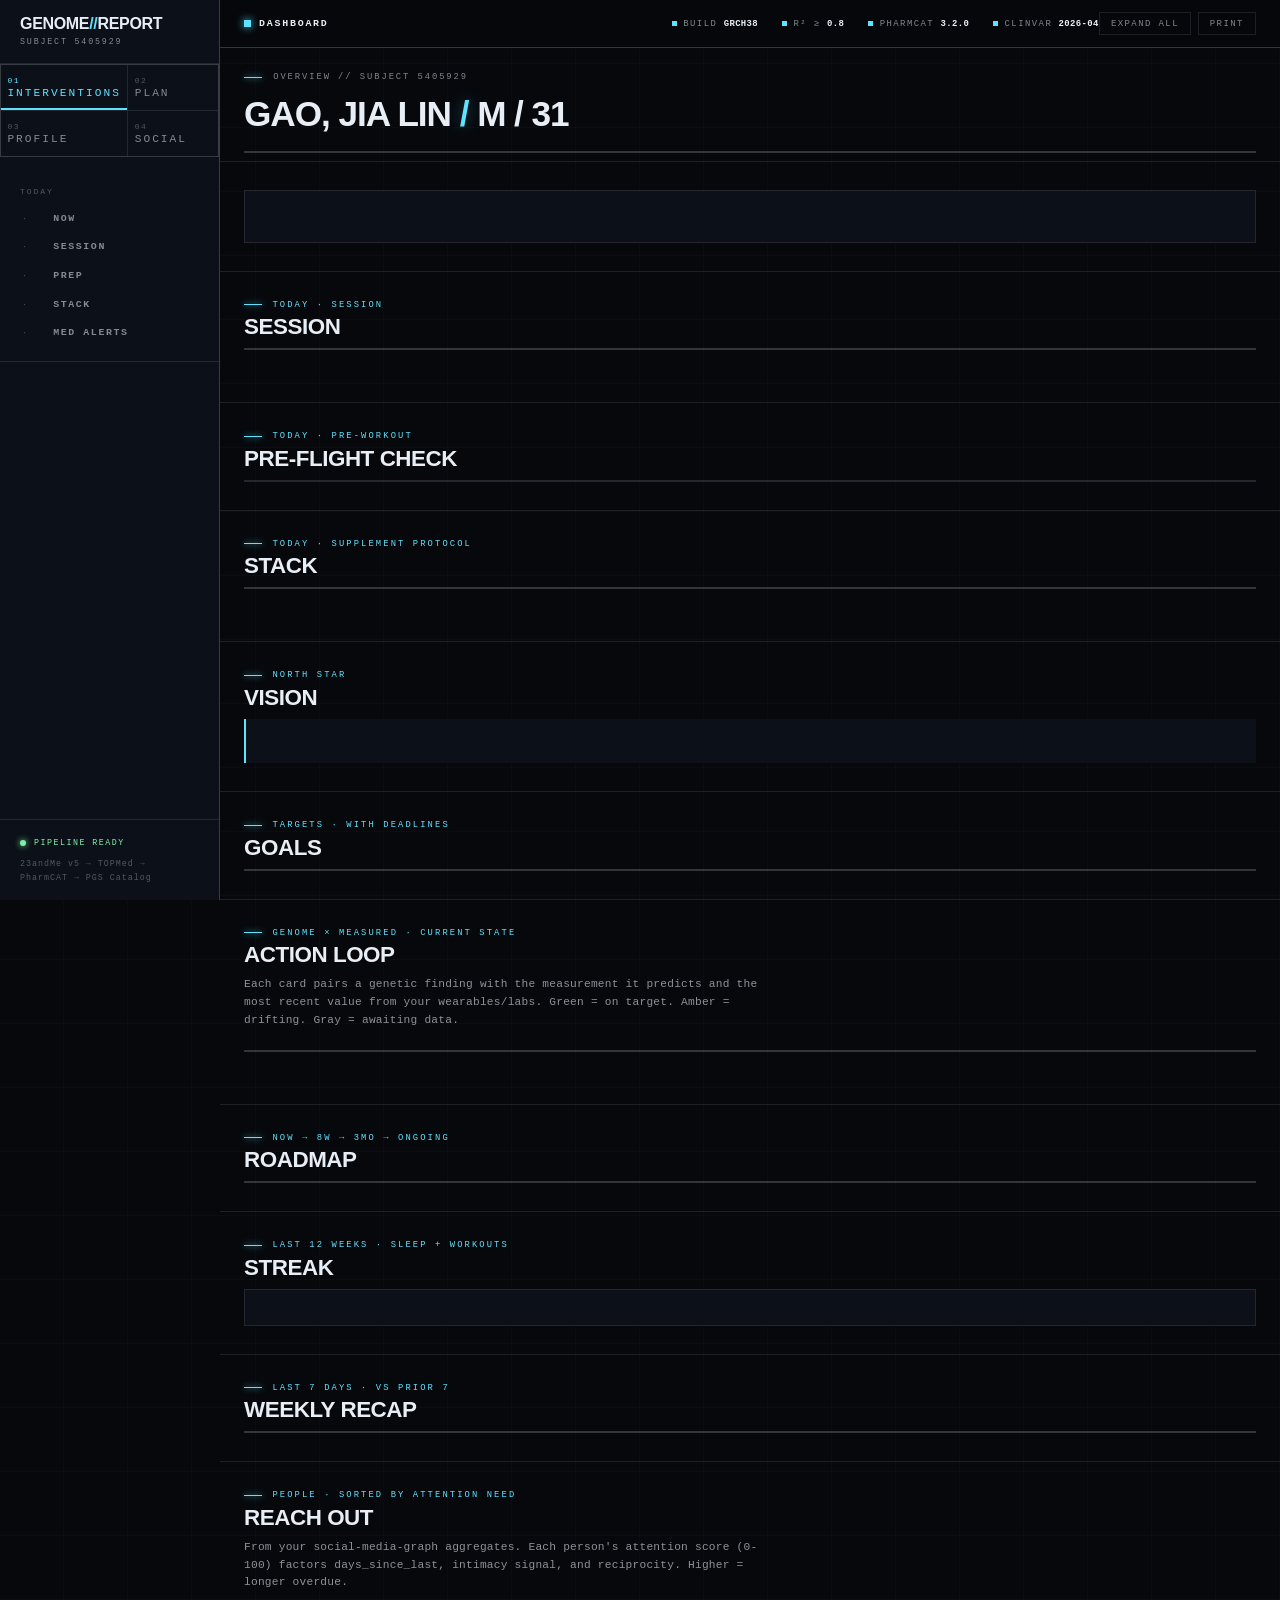
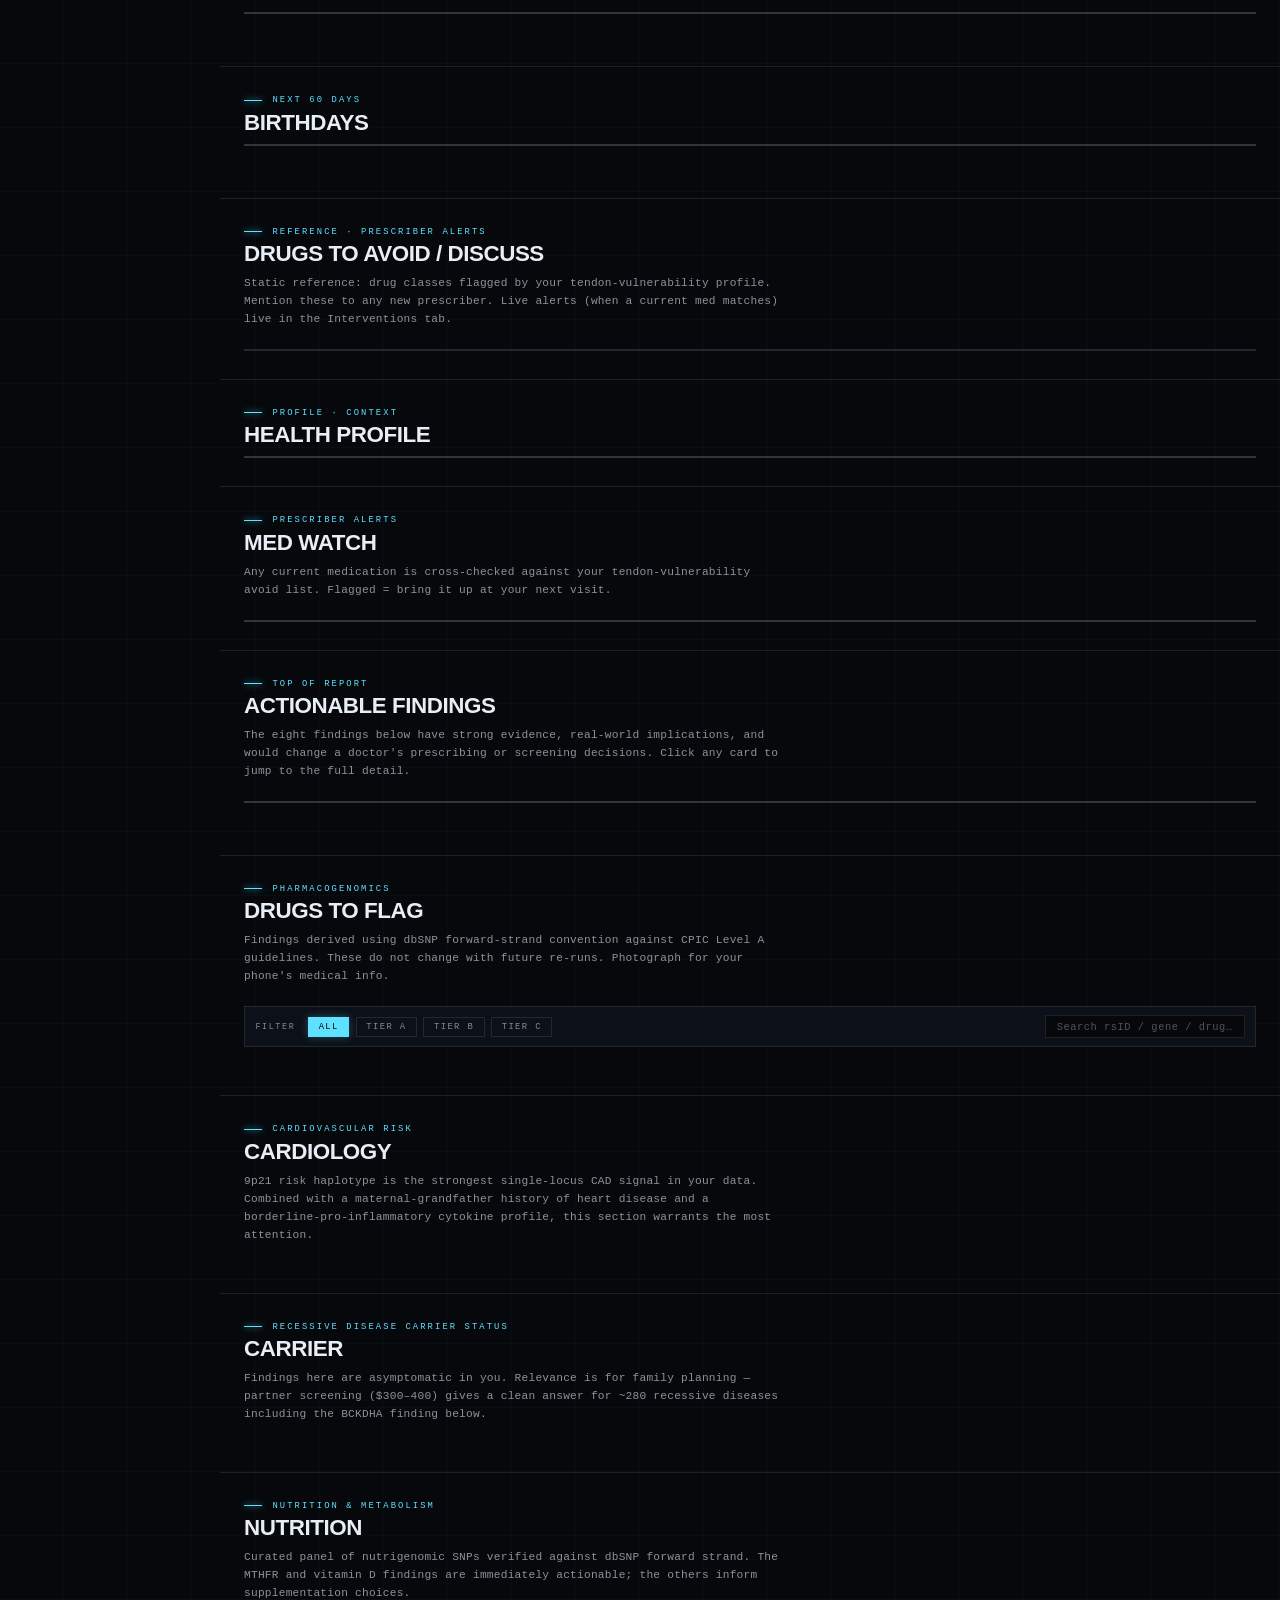
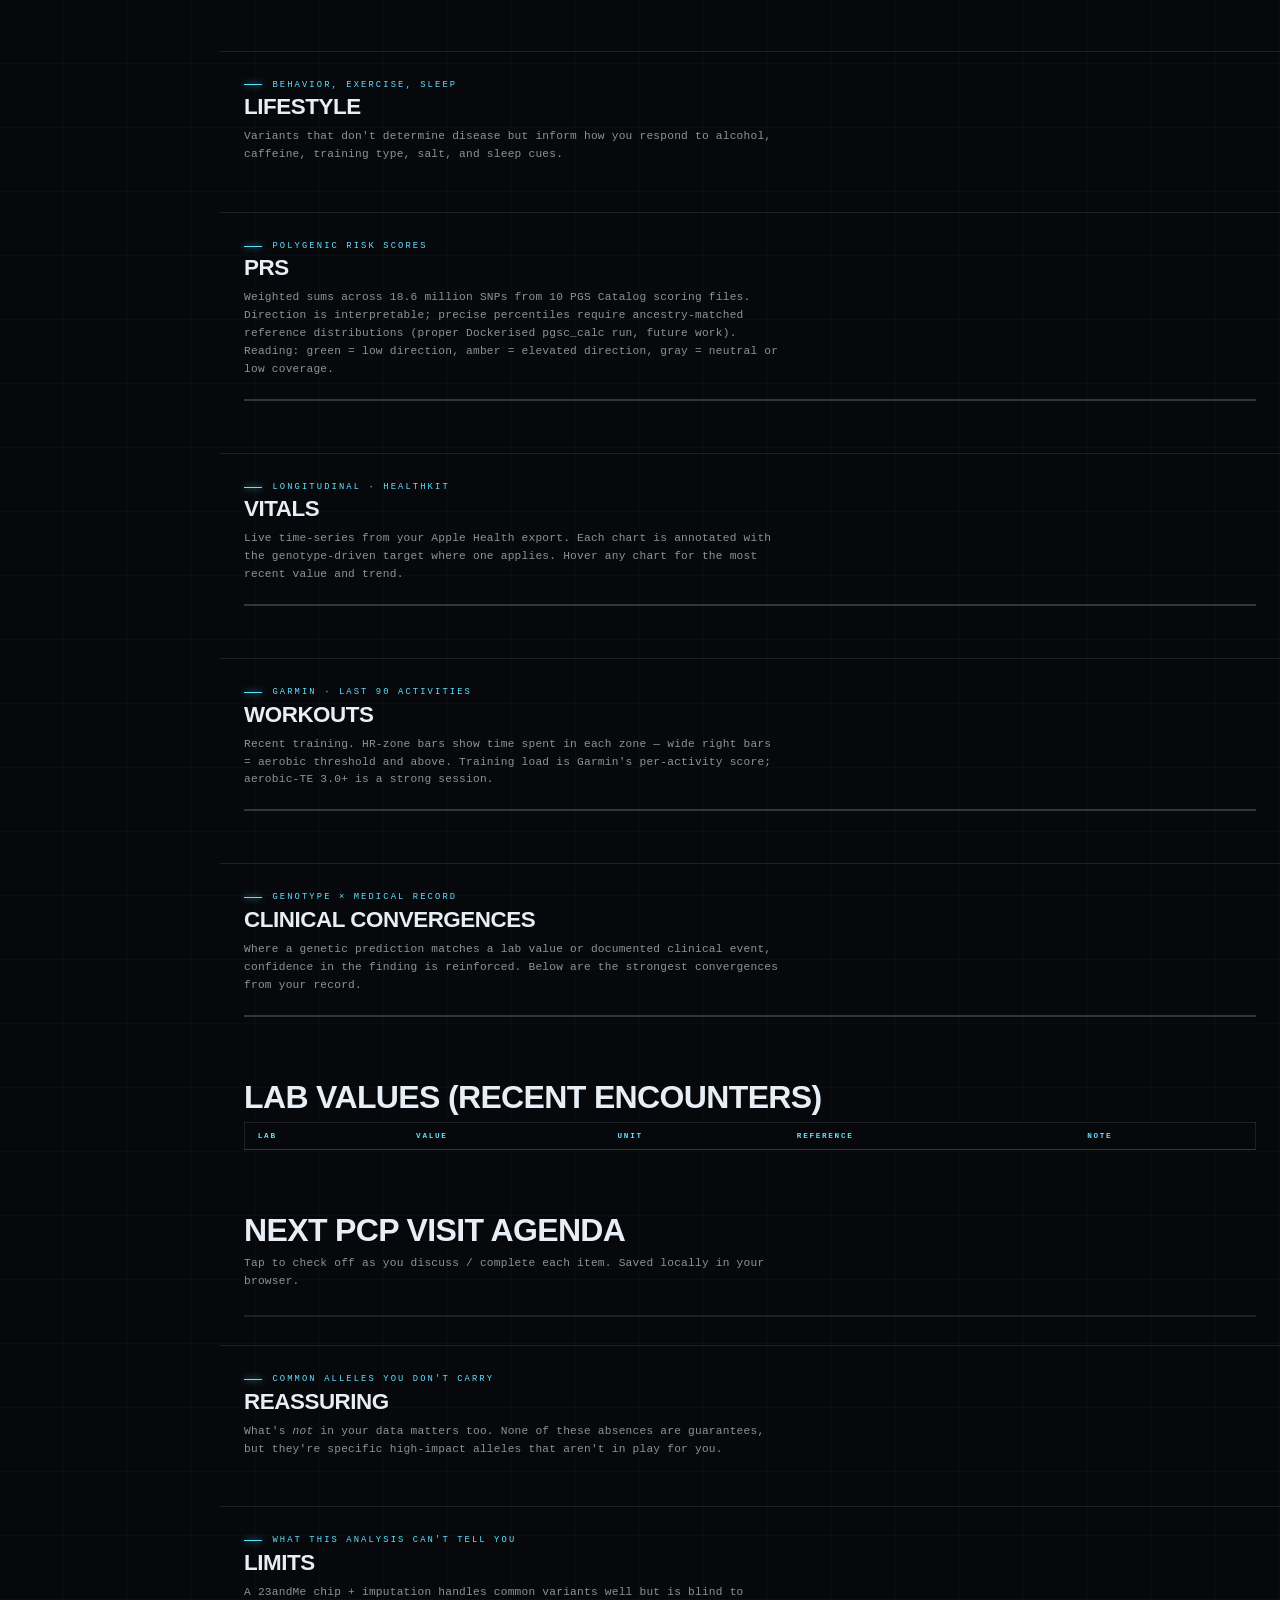
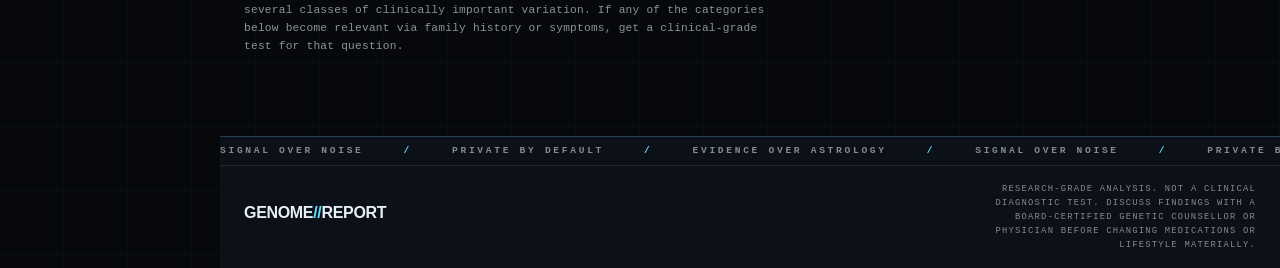
==== commit 978ae8dd: "Sub-4: ingest social-media-graph aggregates The sibling repo (~/Social Media Graph/) produces:   pip" ====
--- a/output/web/index.html
+++ b/output/web/index.html
@@ -30,6 +30,9 @@
       </button>
       <button class="tab-btn" data-tab="profile">
         <span class="tab-num">03</span><span class="tab-name">Profile</span>
+      </button>
+      <button class="tab-btn" data-tab="social">
+        <span class="tab-num">04</span><span class="tab-name">Social</span>
       </button>
     </nav>
 
@@ -55,6 +58,14 @@
         <li><button class="nav-btn" data-section="weekly-recap"   data-num="·">Recap</button></li>
         <li><button class="nav-btn" data-section="vitals"         data-num="·">Vitals</button></li>
         <li><button class="nav-btn" data-section="workouts"       data-num="·">Workouts</button></li>
+      </ul>
+    </nav>
+
+    <nav class="rail-section" data-tab-children="social" hidden>
+      <span class="rail-section-label">Social</span>
+      <ul class="nav-sections">
+        <li><button class="nav-btn" data-section="reach-out"   data-num="·">Reach out</button></li>
+        <li><button class="nav-btn" data-section="birthdays"   data-num="·">Birthdays</button></li>
       </ul>
     </nav>
 
@@ -187,6 +198,25 @@
   </section>
 
   <!-- PROFILE tab -->
+
+  <!-- SOCIAL tab -->
+
+  <section class="section" id="reach-out" data-tab="social">
+    <p class="section-kicker">People · sorted by attention need</p>
+    <h2 class="section-title">Reach out</h2>
+    <p class="section-lead">
+      From your social-media-graph aggregates. Each person's attention score
+      (0-100) factors days_since_last, intimacy signal, and reciprocity.
+      Higher = longer overdue.
+    </p>
+    <div class="reach-out-list" id="reach-out-list"></div>
+  </section>
+
+  <section class="section" id="birthdays" data-tab="social">
+    <p class="section-kicker">Next 60 days</p>
+    <h2 class="section-title">Birthdays</h2>
+    <div class="birthdays-list" id="birthdays-list"></div>
+  </section>
 
   <!-- PROFILE tab — fixed variables -->
 
--- a/output/web/css/layout.css
+++ b/output/web/css/layout.css
@@ -2020,3 +2020,69 @@
   margin: 0;
   line-height: 1.5;
 }
+
+/* ── Social: reach-out + birthdays ── */
+.reach-out-list, .birthdays-list {
+  display: flex;
+  flex-direction: column;
+  gap: 1px;
+  background: var(--border);
+  border: 1px solid var(--border);
+  margin-bottom: 1.5rem;
+}
+.reach-out-row, .birthday-row {
+  background: var(--bg-card);
+  padding: 0.85rem 1.1rem 1rem;
+  display: grid;
+  grid-template-columns: 1fr auto;
+  gap: 0.4rem 1rem;
+  align-items: baseline;
+}
+.reach-out-row .ro-name, .birthday-row .bd-name {
+  grid-column: 1;
+  font-family: var(--font-display);
+  font-style: italic;
+  font-size: 1rem;
+  color: var(--fg);
+}
+.reach-out-row .ro-attention, .birthday-row .bd-when {
+  grid-column: 2;
+  font-family: var(--font-mono);
+  font-size: 0.55rem;
+  letter-spacing: 0.16em;
+  text-transform: uppercase;
+}
+.reach-out-row .ro-attention[data-tier="high"]   { color: var(--warn); }
+.reach-out-row .ro-attention[data-tier="medium"] { color: var(--accent); }
+.reach-out-row .ro-attention[data-tier="low"]    { color: var(--fg-mute); }
+.reach-out-row .ro-since {
+  grid-column: 1 / -1;
+  font-family: var(--font-mono);
+  font-size: 0.5rem;
+  letter-spacing: 0.16em;
+  text-transform: uppercase;
+  color: var(--fg-dim);
+}
+.reach-out-row .ro-about {
+  grid-column: 1 / -1;
+  font-family: var(--font-display);
+  font-style: italic;
+  font-size: 0.82rem;
+  color: var(--fg-dim);
+  line-height: 1.4;
+}
+.reach-out-row .ro-excerpt {
+  grid-column: 1 / -1;
+  font-family: var(--font-mono);
+  font-size: 0.62rem;
+  color: var(--fg-mute);
+  font-style: italic;
+}
+.birthday-row .bd-detail {
+  grid-column: 1 / -1;
+  font-family: var(--font-mono);
+  font-size: 0.55rem;
+  letter-spacing: 0.16em;
+  text-transform: uppercase;
+  color: var(--fg-dim);
+}
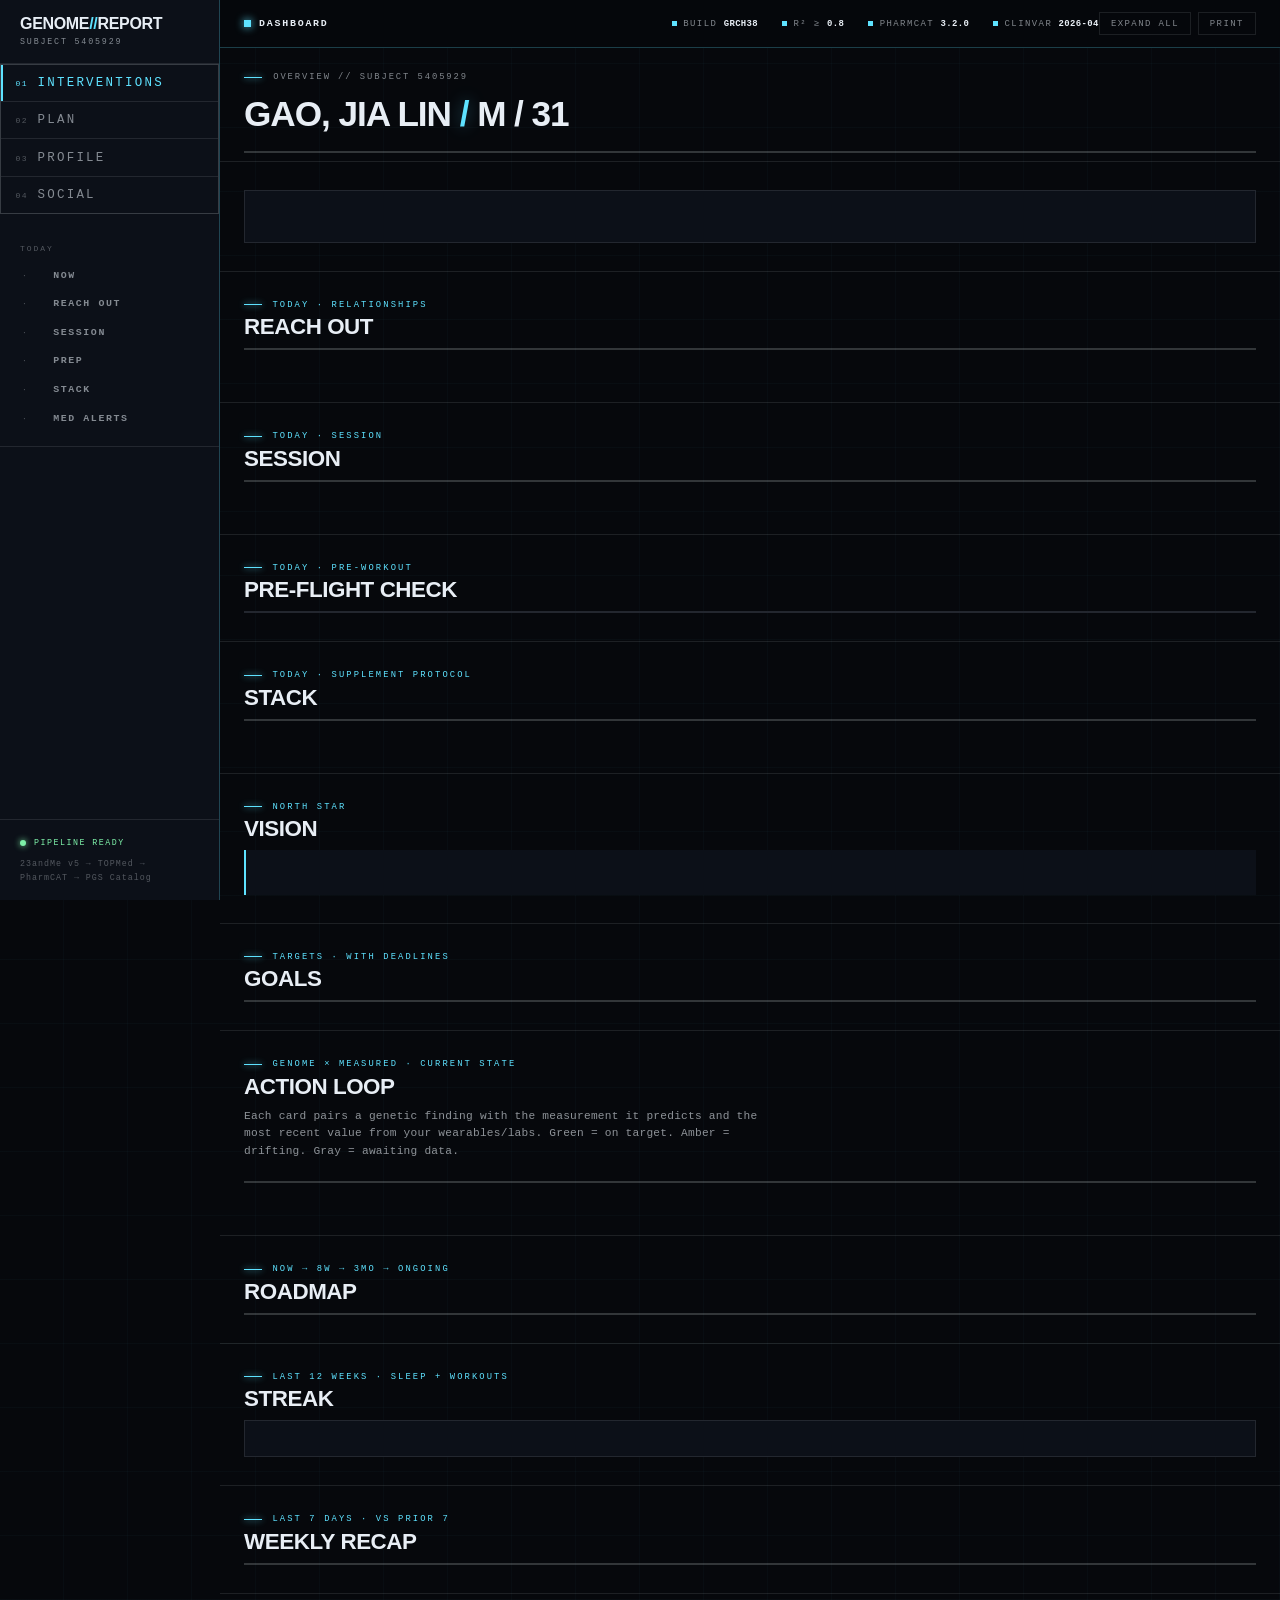
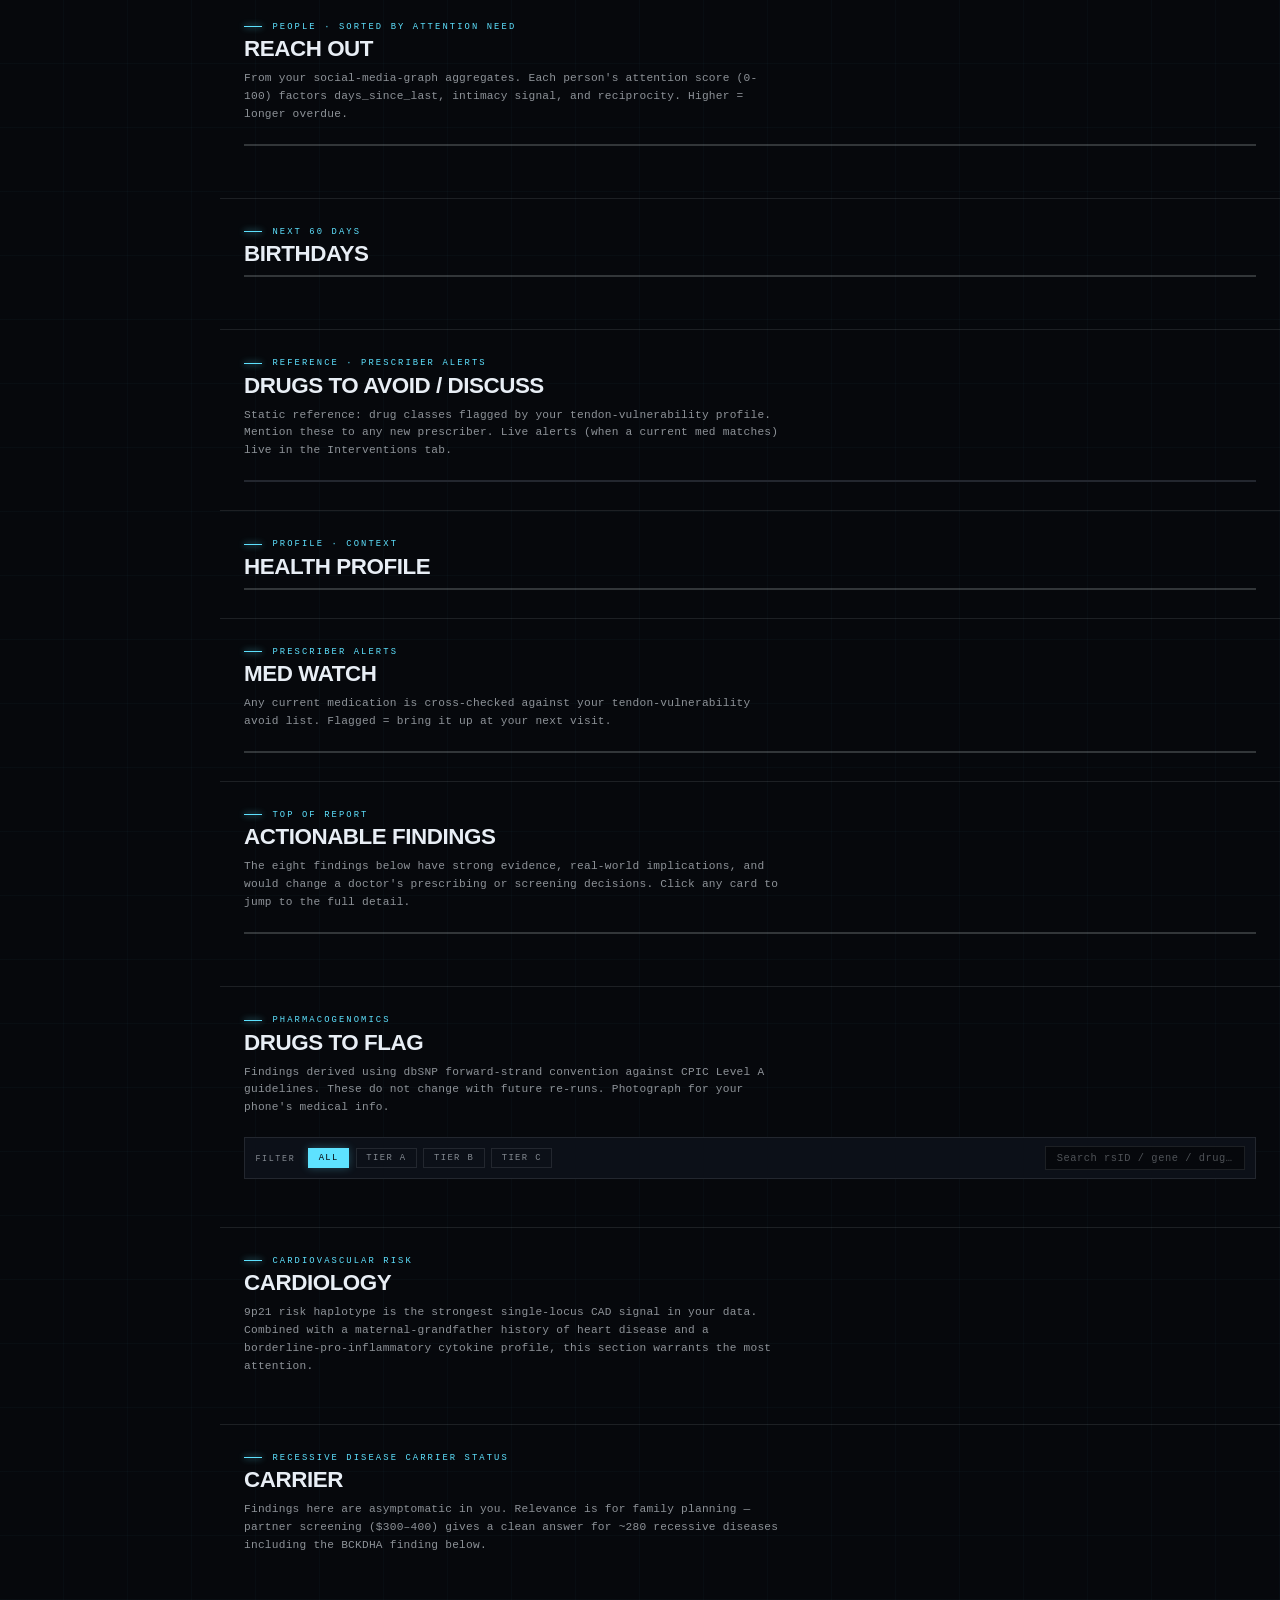
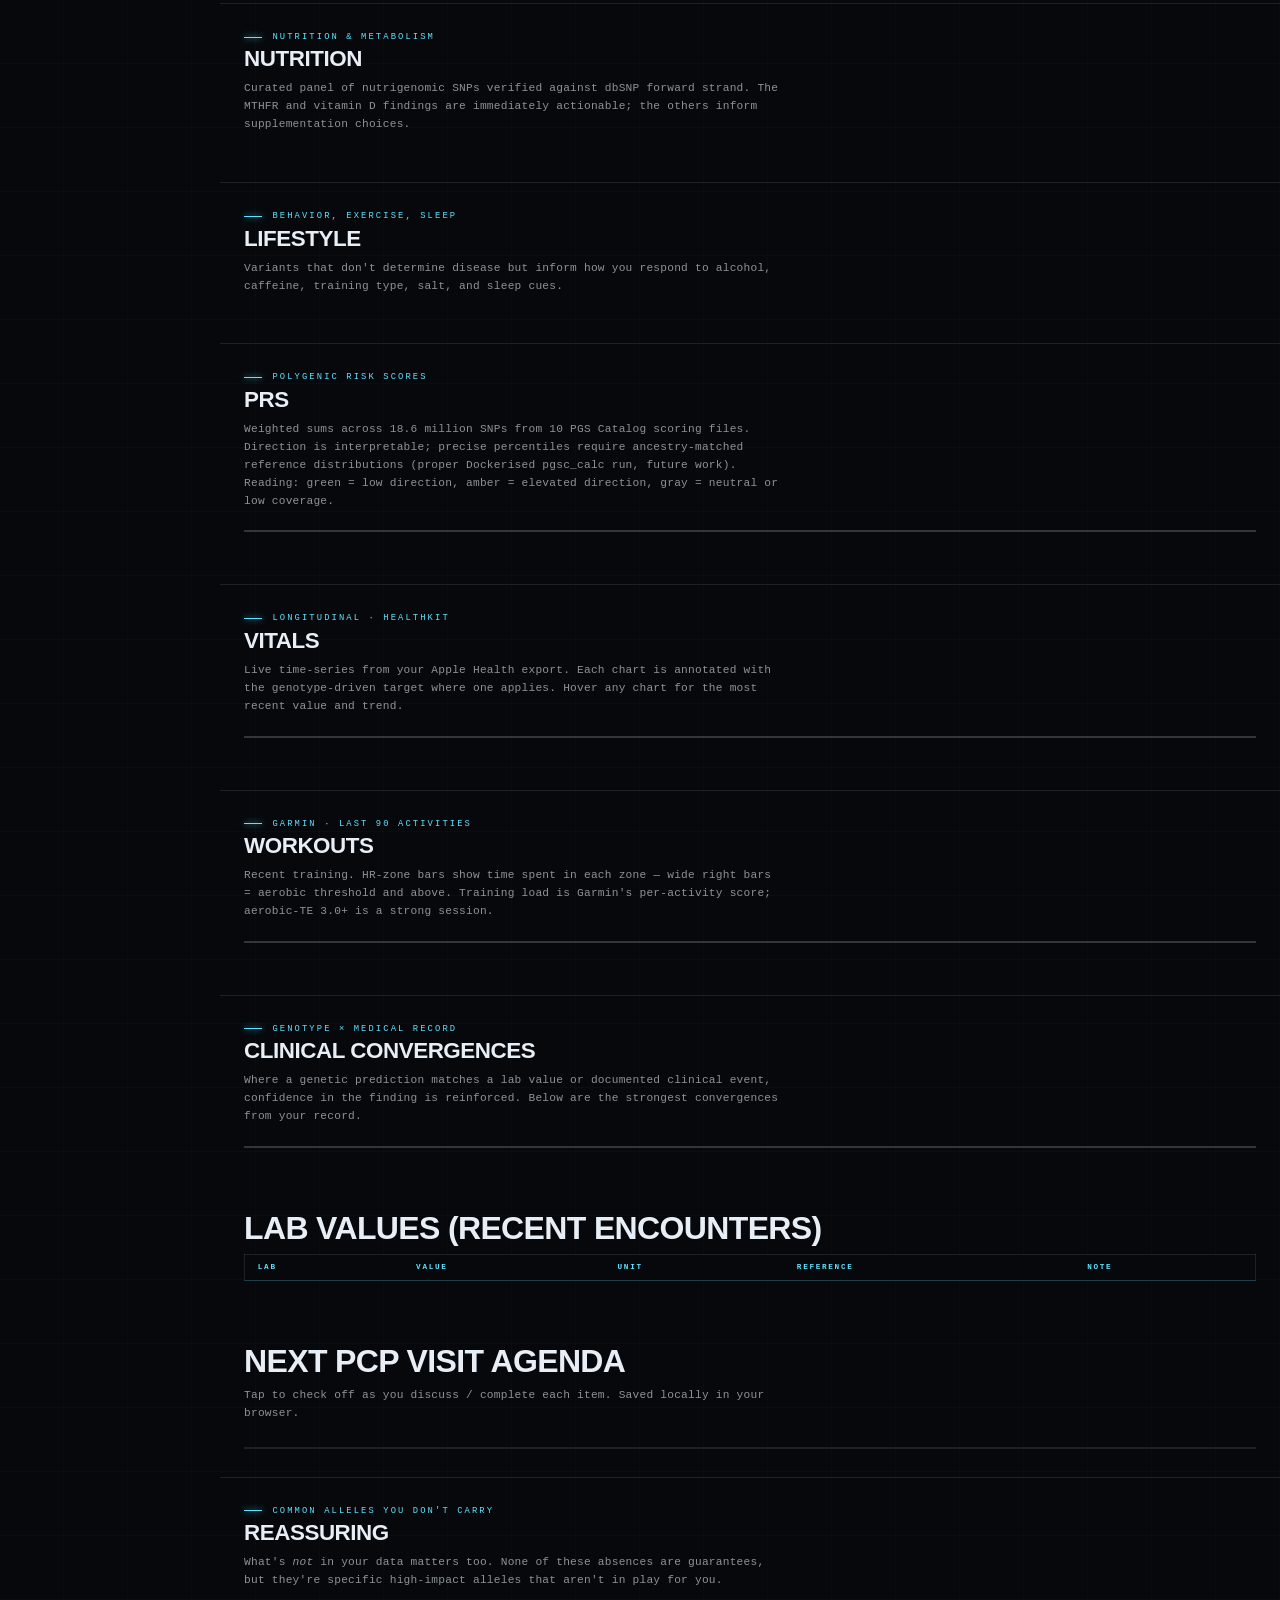
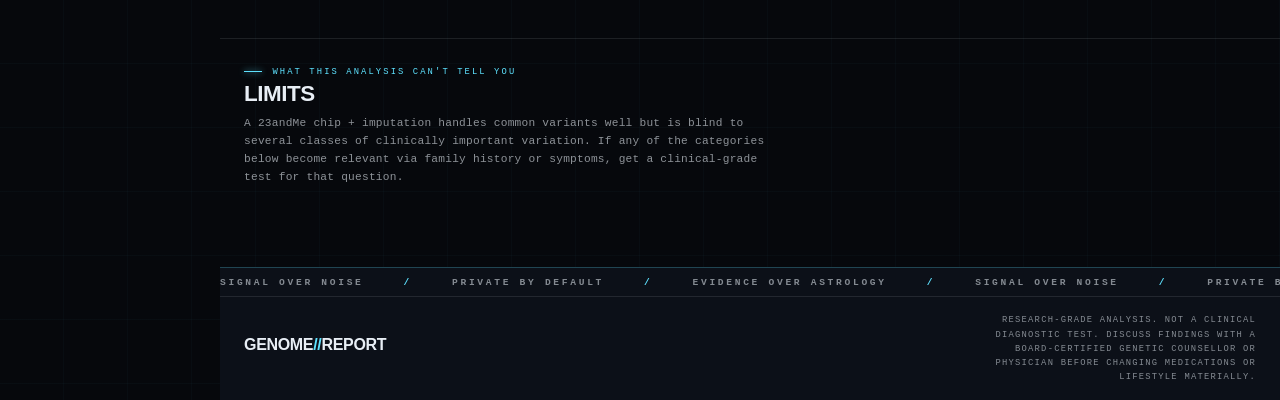
==== commit 6be5d394: "UX round: stateful tracking + Reach Out on Now + nav fix + topics + actions Per user feedback batch:" ====
--- a/output/web/index.html
+++ b/output/web/index.html
@@ -39,11 +39,12 @@
     <nav class="rail-section" data-tab-children="interventions">
       <span class="rail-section-label">Today</span>
       <ul class="nav-sections">
-        <li><button class="nav-btn" data-section="hero-card"      data-num="·">Now</button></li>
-        <li><button class="nav-btn" data-section="today-session"  data-num="·">Session</button></li>
-        <li><button class="nav-btn" data-section="prep-checklist" data-num="·">Prep</button></li>
-        <li><button class="nav-btn" data-section="stack"          data-num="·">Stack</button></li>
-        <li><button class="nav-btn" data-section="med-alerts"     data-num="·">Med alerts</button></li>
+        <li><button class="nav-btn" data-section="hero-card"        data-num="·">Now</button></li>
+        <li><button class="nav-btn" data-section="reach-out-today" data-num="·">Reach out</button></li>
+        <li><button class="nav-btn" data-section="today-session"   data-num="·">Session</button></li>
+        <li><button class="nav-btn" data-section="prep-checklist"  data-num="·">Prep</button></li>
+        <li><button class="nav-btn" data-section="stack"           data-num="·">Stack</button></li>
+        <li><button class="nav-btn" data-section="med-alerts"      data-num="·">Med alerts</button></li>
       </ul>
     </nav>
 
@@ -125,6 +126,13 @@
   <!-- Hero card — most-actionable thing right now -->
   <section class="section" id="hero-card" data-tab="interventions">
     <div class="hero-card" id="hero-card-body"></div>
+  </section>
+
+  <!-- Reach out today — top 3 attention-needing people -->
+  <section class="section" id="reach-out-today" data-tab="interventions">
+    <p class="section-kicker">Today · relationships</p>
+    <h2 class="section-title">Reach out</h2>
+    <div class="reach-out-list" id="reach-out-today-list"></div>
   </section>
 
   <!-- Today's Session — exercises + warmup + rehab -->
--- a/output/web/css/layout.css
+++ b/output/web/css/layout.css
@@ -1583,10 +1583,10 @@
 .recap-cell-delta[data-trend="worse"]  { color: var(--warn); }
 .recap-cell-delta[data-trend="same"]   { color: var(--fg-dim); }
 
-/* ── Tab nav (replaces flat rail list) ── */
+/* ── Tab nav: vertical stack in left rail ── */
 .rail-tabs {
-  display: grid;
-  grid-template-columns: 1fr 1fr;
+  display: flex;
+  flex-direction: column;
   gap: 1px;
   background: var(--border);
   border: 1px solid var(--border);
@@ -1596,22 +1596,24 @@
   background: var(--bg-card);
   color: var(--fg-dim);
   border: none;
-  padding: 0.7rem 0.4rem;
-  display: flex;
-  flex-direction: column;
-  gap: 2px;
-  align-items: flex-start;
+  padding: 0.7rem 0.9rem;
+  display: flex;
+  flex-direction: row;
+  gap: 0.6rem;
+  align-items: baseline;
   cursor: pointer;
   transition: background 0.15s, color 0.15s;
   font-family: var(--font-mono);
+  text-align: left;
 }
 .tab-btn .tab-num {
   font-size: 0.5rem;
   letter-spacing: 0.18em;
   color: var(--fg-mute);
+  min-width: 1.5em;
 }
 .tab-btn .tab-name {
-  font-size: 0.7rem;
+  font-size: 0.78rem;
   letter-spacing: 0.18em;
   text-transform: uppercase;
 }
@@ -1619,7 +1621,7 @@
 .tab-btn.is-active {
   background: var(--bg-card);
   color: var(--accent);
-  box-shadow: inset 0 -2px 0 var(--accent);
+  box-shadow: inset 2px 0 0 var(--accent);
 }
 .tab-btn.is-active .tab-num { color: var(--accent); }
 
@@ -2086,3 +2088,122 @@
   text-transform: uppercase;
   color: var(--fg-dim);
 }
+
+/* ── Stateful checkboxes — used by Stack, Session, Roadmap, Reach-Out ── */
+.stack-item, .session-item, .roadmap-item {
+  display: grid;
+  grid-template-columns: 18px 1fr;
+  gap: 0.5rem;
+  align-items: baseline;
+  padding: 0.4rem 0;
+  cursor: pointer;
+  transition: opacity 0.15s;
+}
+.stack-item-check, .session-item-check, .roadmap-item-check {
+  font-family: var(--font-mono);
+  font-size: 0.85rem;
+  color: var(--accent);
+  grid-column: 1;
+  grid-row: 1 / span 2;
+}
+.stack-item.is-done .stack-item-check,
+.session-item.is-done .session-item-check,
+.roadmap-item.is-done .roadmap-item-check { color: var(--rune); }
+
+.session-item.is-done, .roadmap-item.is-done, .stack-item.is-done {
+  opacity: 0.55;
+}
+.session-item.is-done .session-item-text,
+.roadmap-item.is-done .roadmap-item-text {
+  text-decoration: line-through;
+  text-decoration-color: var(--rune);
+}
+.stack-item.is-done .stack-item-name {
+  text-decoration: line-through;
+  text-decoration-color: var(--rune);
+}
+/* Layout overrides for stack-item which has multi-row content */
+.stack-item {
+  grid-template-columns: 18px 1fr auto;
+}
+.stack-item .stack-item-name { grid-column: 2; }
+.stack-item .stack-item-dose { grid-column: 3; align-self: center; }
+.stack-item .stack-item-rationale { grid-column: 2 / -1; }
+.stack-item .stack-item-links { grid-column: 2 / -1; }
+
+.session-checklist, .roadmap-checklist {
+  list-style: none;
+  padding: 0;
+  margin: 0;
+}
+
+/* ── Reach-out action buttons ── */
+.reach-out-row {
+  position: relative;
+}
+.ro-actions {
+  grid-column: 1 / -1;
+  display: flex;
+  gap: 0.5rem;
+  flex-wrap: wrap;
+  margin-top: 0.5rem;
+}
+.ro-btn {
+  font-family: var(--font-mono);
+  font-size: 0.55rem;
+  letter-spacing: 0.16em;
+  text-transform: uppercase;
+  padding: 4px 9px;
+  background: transparent;
+  color: var(--accent);
+  border: 1px solid var(--accent);
+  cursor: pointer;
+  transition: background 0.15s, color 0.15s;
+}
+.ro-btn:hover { background: var(--accent-soft); }
+.ro-btn-done {
+  border-color: var(--rune);
+  color: var(--rune);
+}
+.ro-btn-done:hover { background: rgba(125, 240, 168, 0.1); }
+
+/* ── Goal edit affordance ── */
+.goal-edit-btn {
+  font-family: var(--font-display);
+  font-style: italic;
+  font-size: 1rem;
+  background: transparent;
+  border: none;
+  border-bottom: 1px dashed var(--accent);
+  color: var(--accent);
+  cursor: pointer;
+  padding: 0 2px;
+}
+.goal-edit-btn:hover { background: var(--accent-soft); }
+.goal-edited {
+  font-family: var(--font-mono);
+  font-size: 0.5rem;
+  letter-spacing: 0.18em;
+  text-transform: uppercase;
+  color: var(--rune);
+  margin-left: 0.5rem;
+  vertical-align: middle;
+}
+
+/* ── Reach-out topic pills (per-person conversation themes) ── */
+.ro-topics {
+  grid-column: 1 / -1;
+  display: flex;
+  flex-wrap: wrap;
+  gap: 0.3rem;
+  margin-top: 0.25rem;
+}
+.ro-topic {
+  font-family: var(--font-mono);
+  font-size: 0.5rem;
+  letter-spacing: 0.18em;
+  text-transform: uppercase;
+  color: var(--rune);
+  border: 1px solid rgba(125, 240, 168, 0.35);
+  padding: 2px 6px;
+}
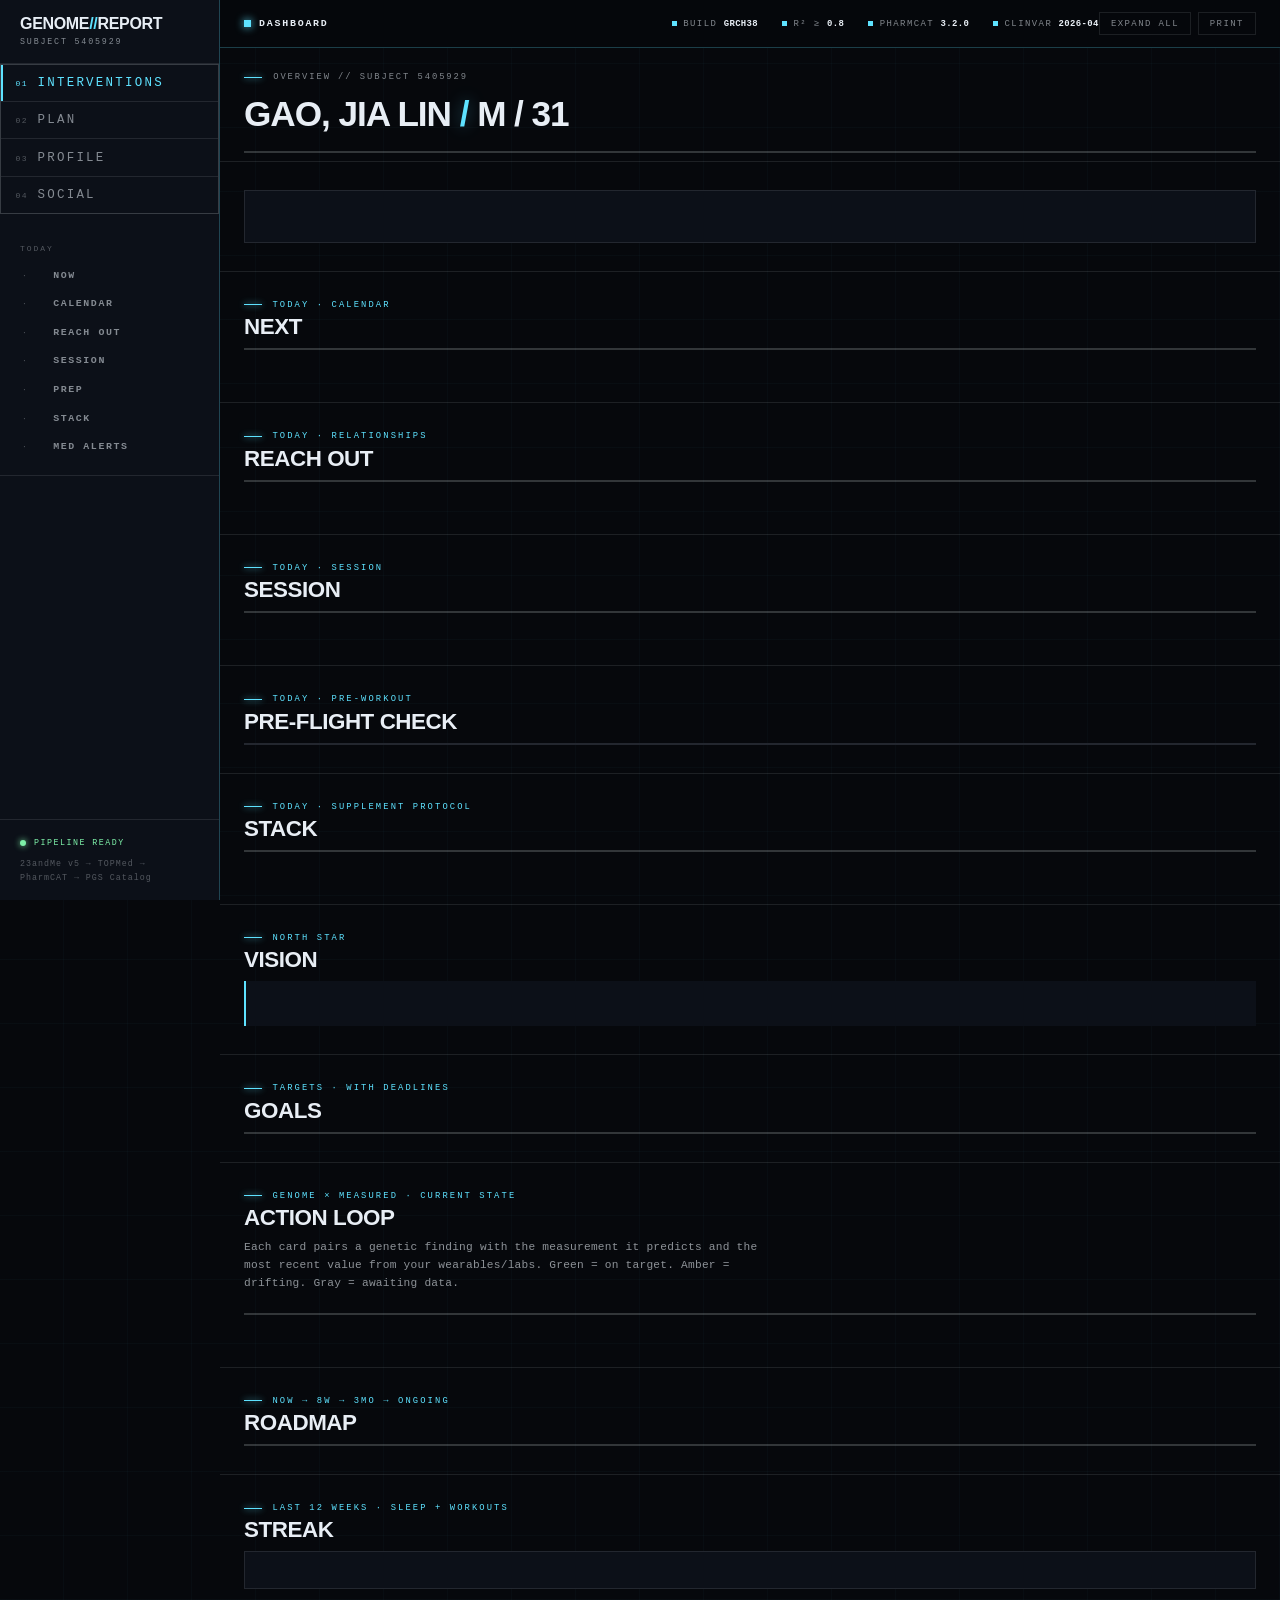
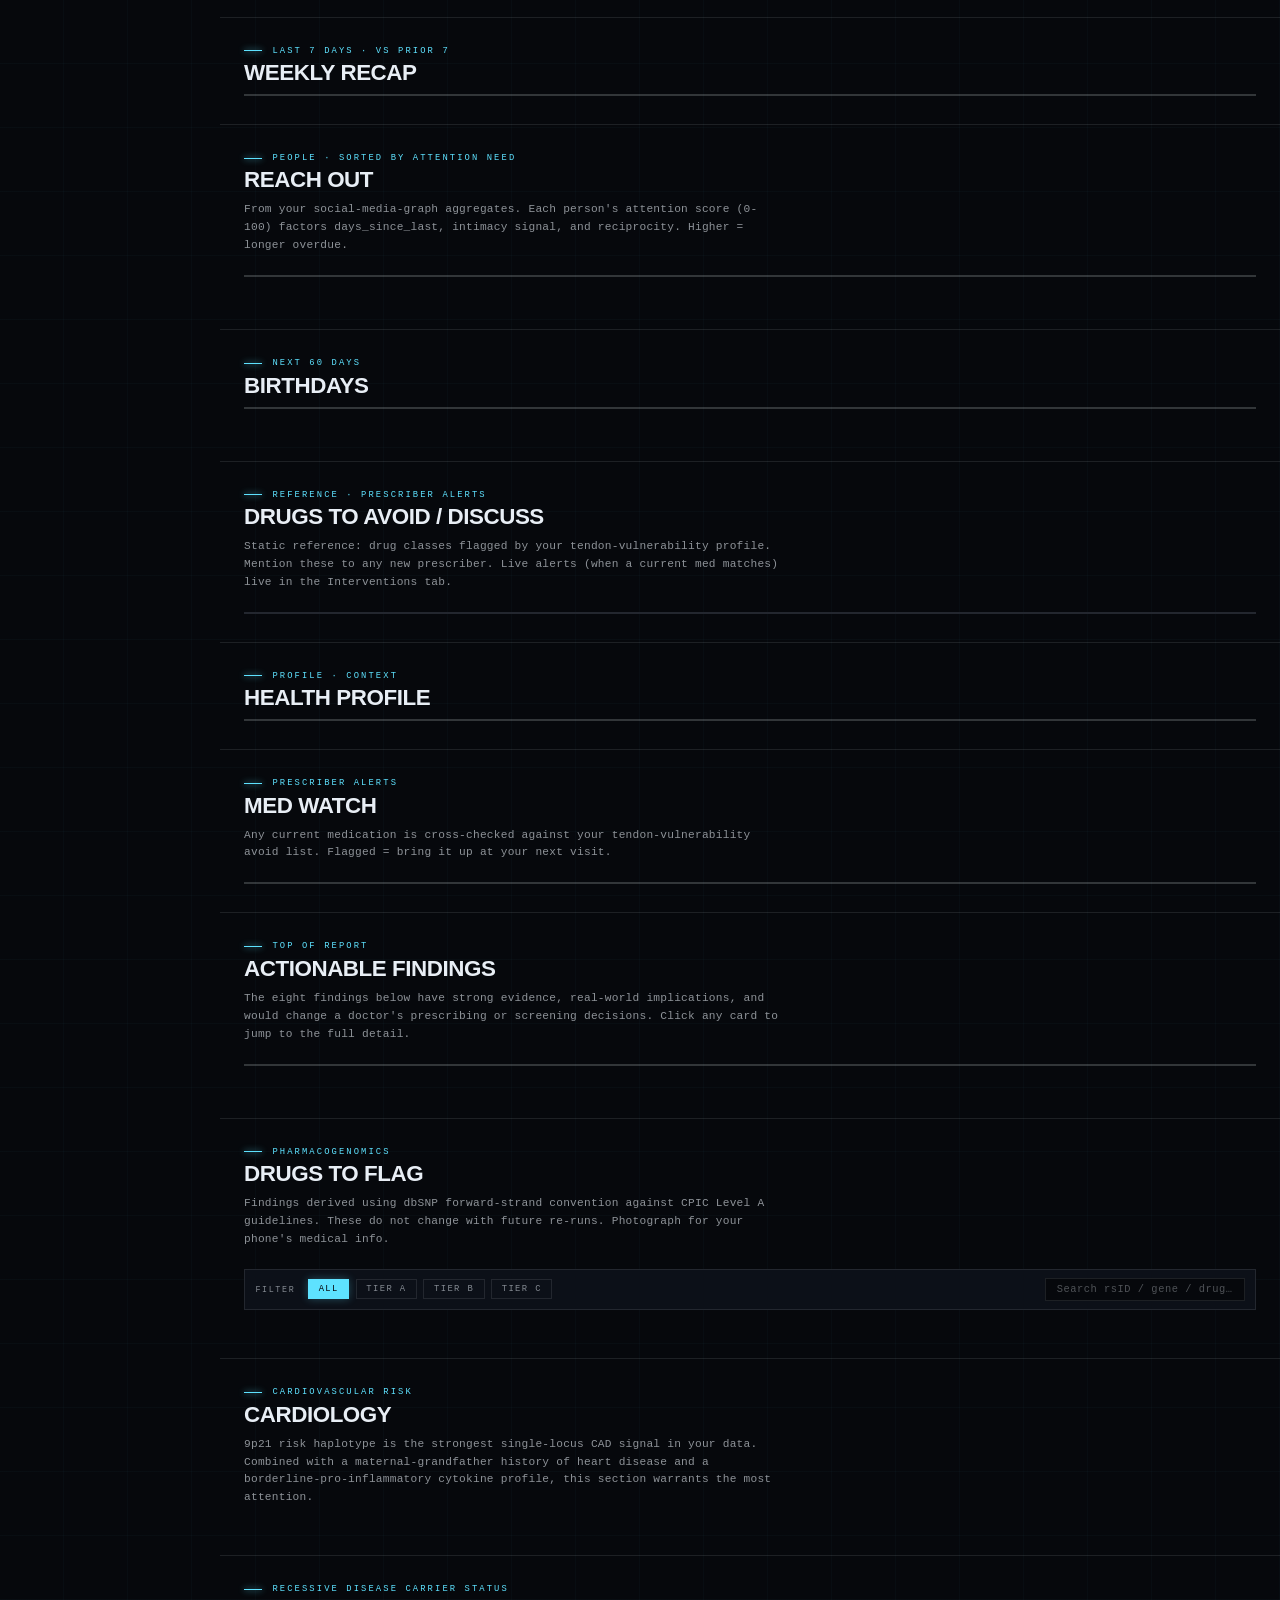
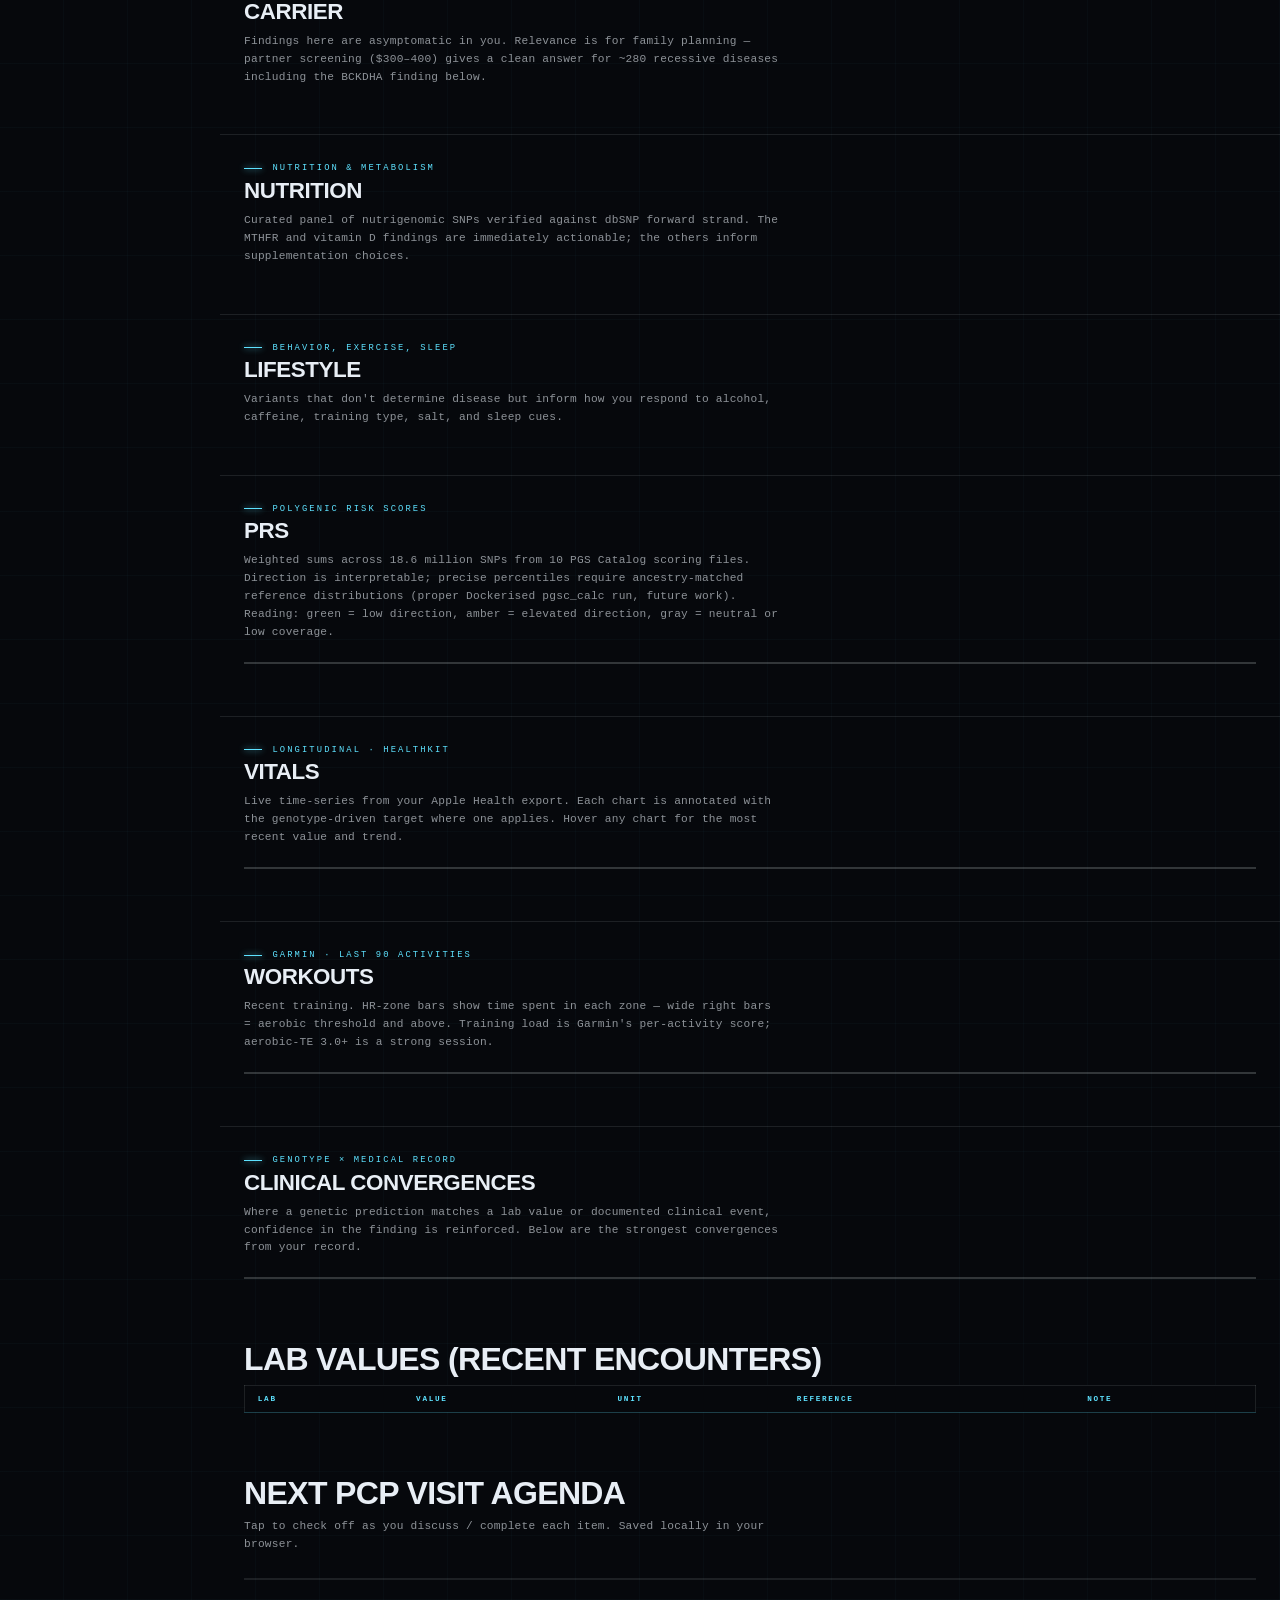
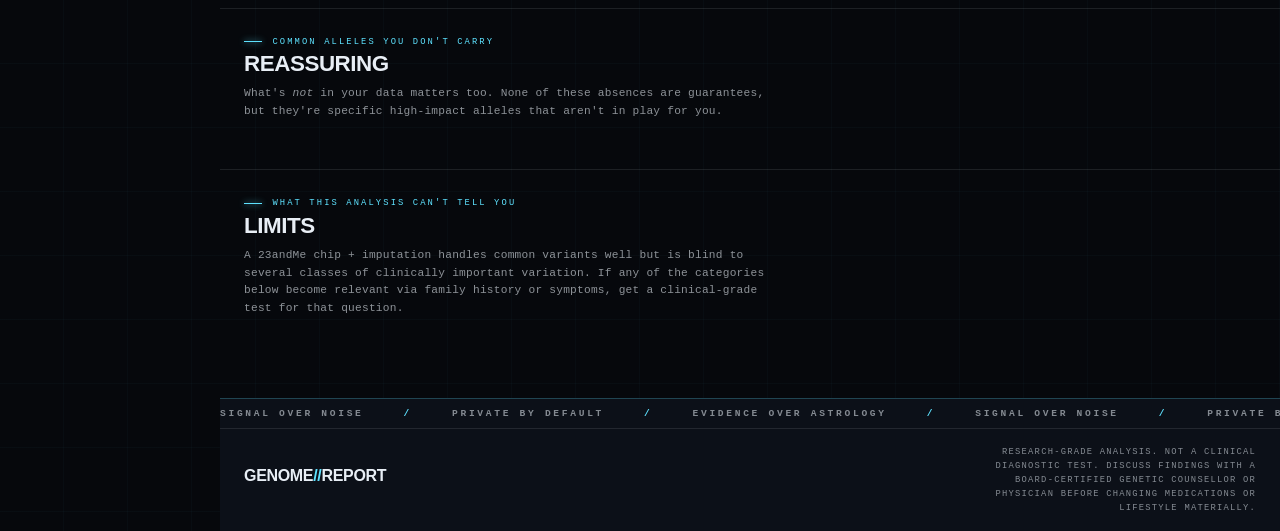
==== commit b61a1d76: "Calendar: Google OAuth read + 'Next' panel on Now tab pipeline/parsers/gcal.py — Installed-App OAuth" ====
--- a/output/web/index.html
+++ b/output/web/index.html
@@ -40,6 +40,7 @@
       <span class="rail-section-label">Today</span>
       <ul class="nav-sections">
         <li><button class="nav-btn" data-section="hero-card"        data-num="·">Now</button></li>
+        <li><button class="nav-btn" data-section="calendar-next"   data-num="·">Calendar</button></li>
         <li><button class="nav-btn" data-section="reach-out-today" data-num="·">Reach out</button></li>
         <li><button class="nav-btn" data-section="today-session"   data-num="·">Session</button></li>
         <li><button class="nav-btn" data-section="prep-checklist"  data-num="·">Prep</button></li>
@@ -126,6 +127,13 @@
   <!-- Hero card — most-actionable thing right now -->
   <section class="section" id="hero-card" data-tab="interventions">
     <div class="hero-card" id="hero-card-body"></div>
+  </section>
+
+  <!-- Next — upcoming Google Calendar events -->
+  <section class="section" id="calendar-next" data-tab="interventions">
+    <p class="section-kicker">Today · calendar</p>
+    <h2 class="section-title">Next</h2>
+    <div class="calendar-list" id="calendar-list"></div>
   </section>
 
   <!-- Reach out today — top 3 attention-needing people -->
--- a/output/web/css/layout.css
+++ b/output/web/css/layout.css
@@ -2207,3 +2207,57 @@
   border: 1px solid rgba(125, 240, 168, 0.35);
   padding: 2px 6px;
 }
+
+/* ── Calendar (Google) — upcoming events list ── */
+.calendar-list {
+  display: flex;
+  flex-direction: column;
+  gap: 1px;
+  background: var(--border);
+  border: 1px solid var(--border);
+  margin-bottom: 1.5rem;
+}
+.cal-row {
+  background: var(--bg-card);
+  padding: 0.7rem 1.1rem;
+  display: grid;
+  grid-template-columns: 140px 1fr auto;
+  gap: 0.4rem 1rem;
+  align-items: baseline;
+}
+.cal-when {
+  font-family: var(--font-mono);
+  font-size: 0.55rem;
+  letter-spacing: 0.16em;
+  text-transform: uppercase;
+  color: var(--accent);
+  grid-column: 1;
+}
+.cal-summary {
+  font-family: var(--font-display);
+  font-style: italic;
+  font-size: 0.95rem;
+  color: var(--fg);
+  grid-column: 2;
+}
+.cal-location {
+  grid-column: 1 / 3;
+  font-family: var(--font-mono);
+  font-size: 0.55rem;
+  letter-spacing: 0.14em;
+  text-transform: uppercase;
+  color: var(--fg-mute);
+}
+.cal-open {
+  grid-column: 3;
+  font-family: var(--font-mono);
+  font-size: 0.5rem;
+  letter-spacing: 0.18em;
+  text-transform: uppercase;
+  color: var(--accent);
+  text-decoration: none;
+  border: 1px solid var(--accent);
+  padding: 3px 7px;
+  align-self: center;
+}
+.cal-open:hover { background: var(--accent-soft); }
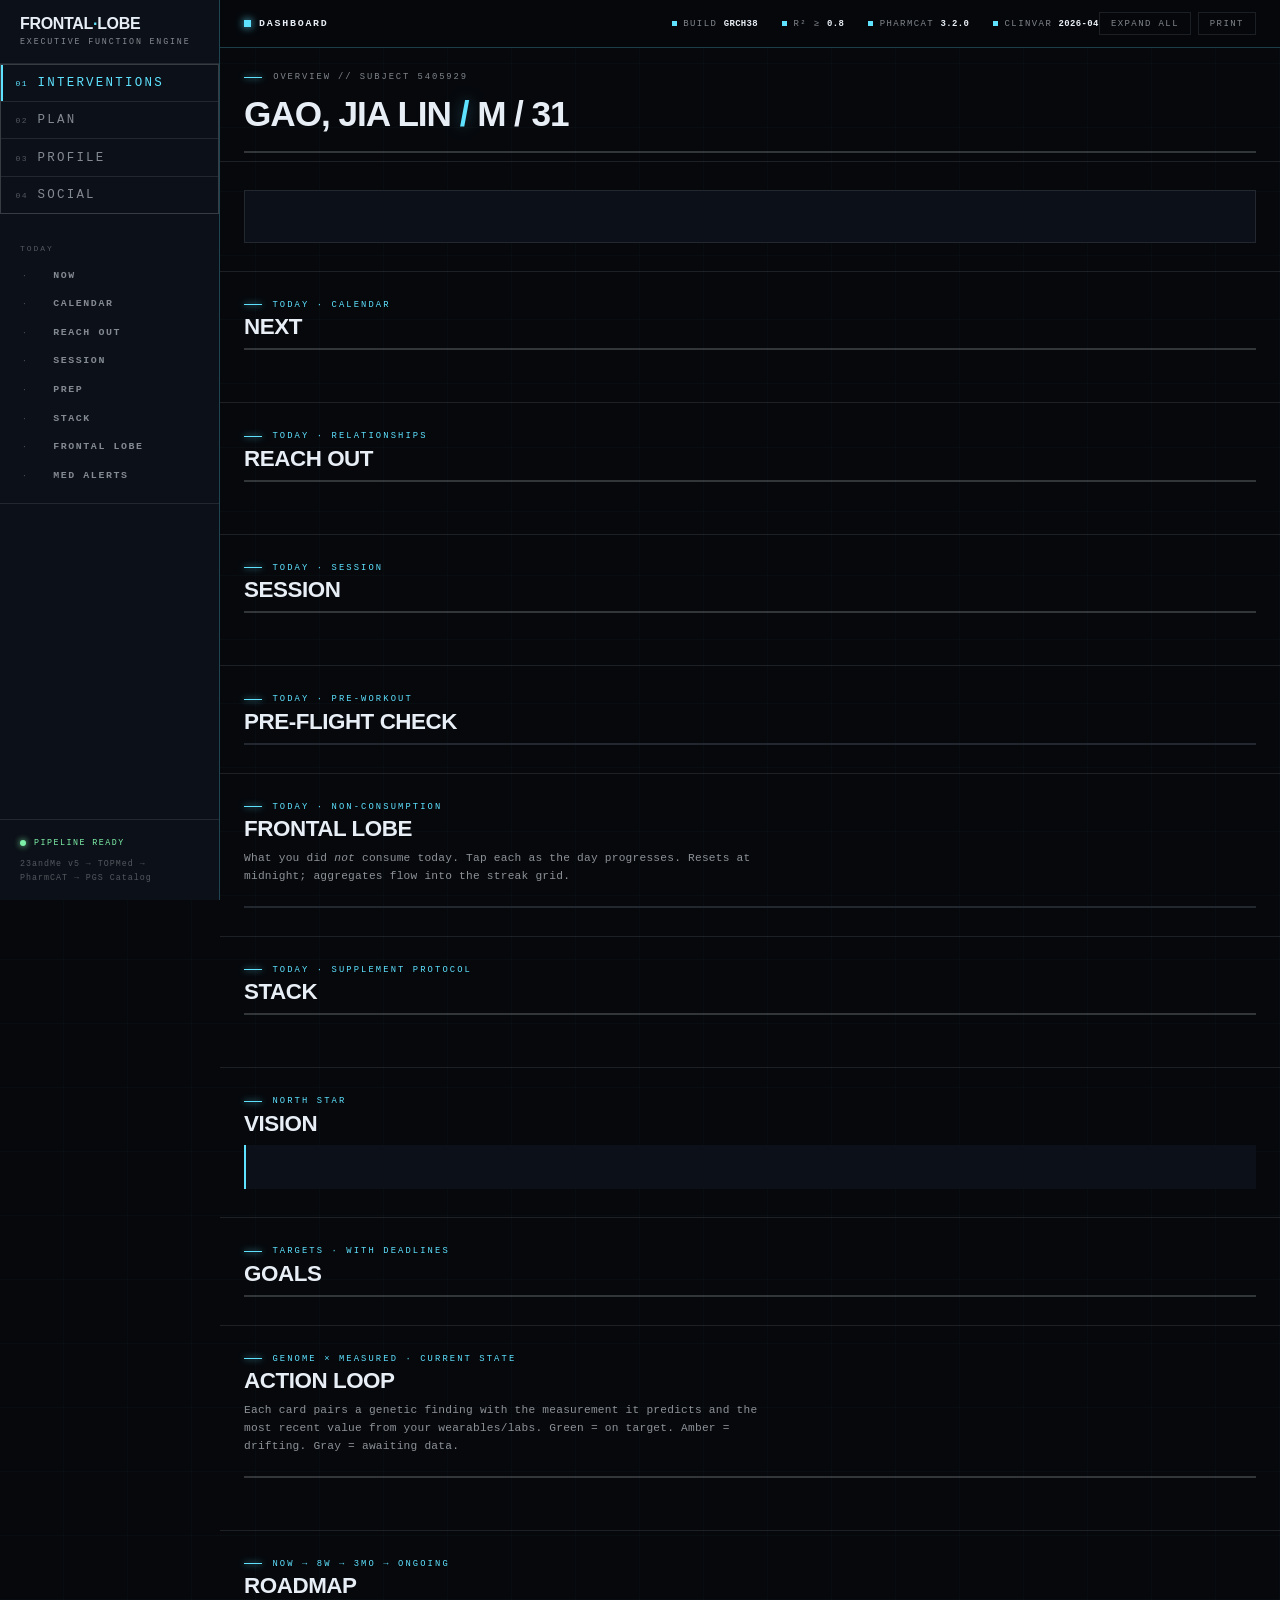
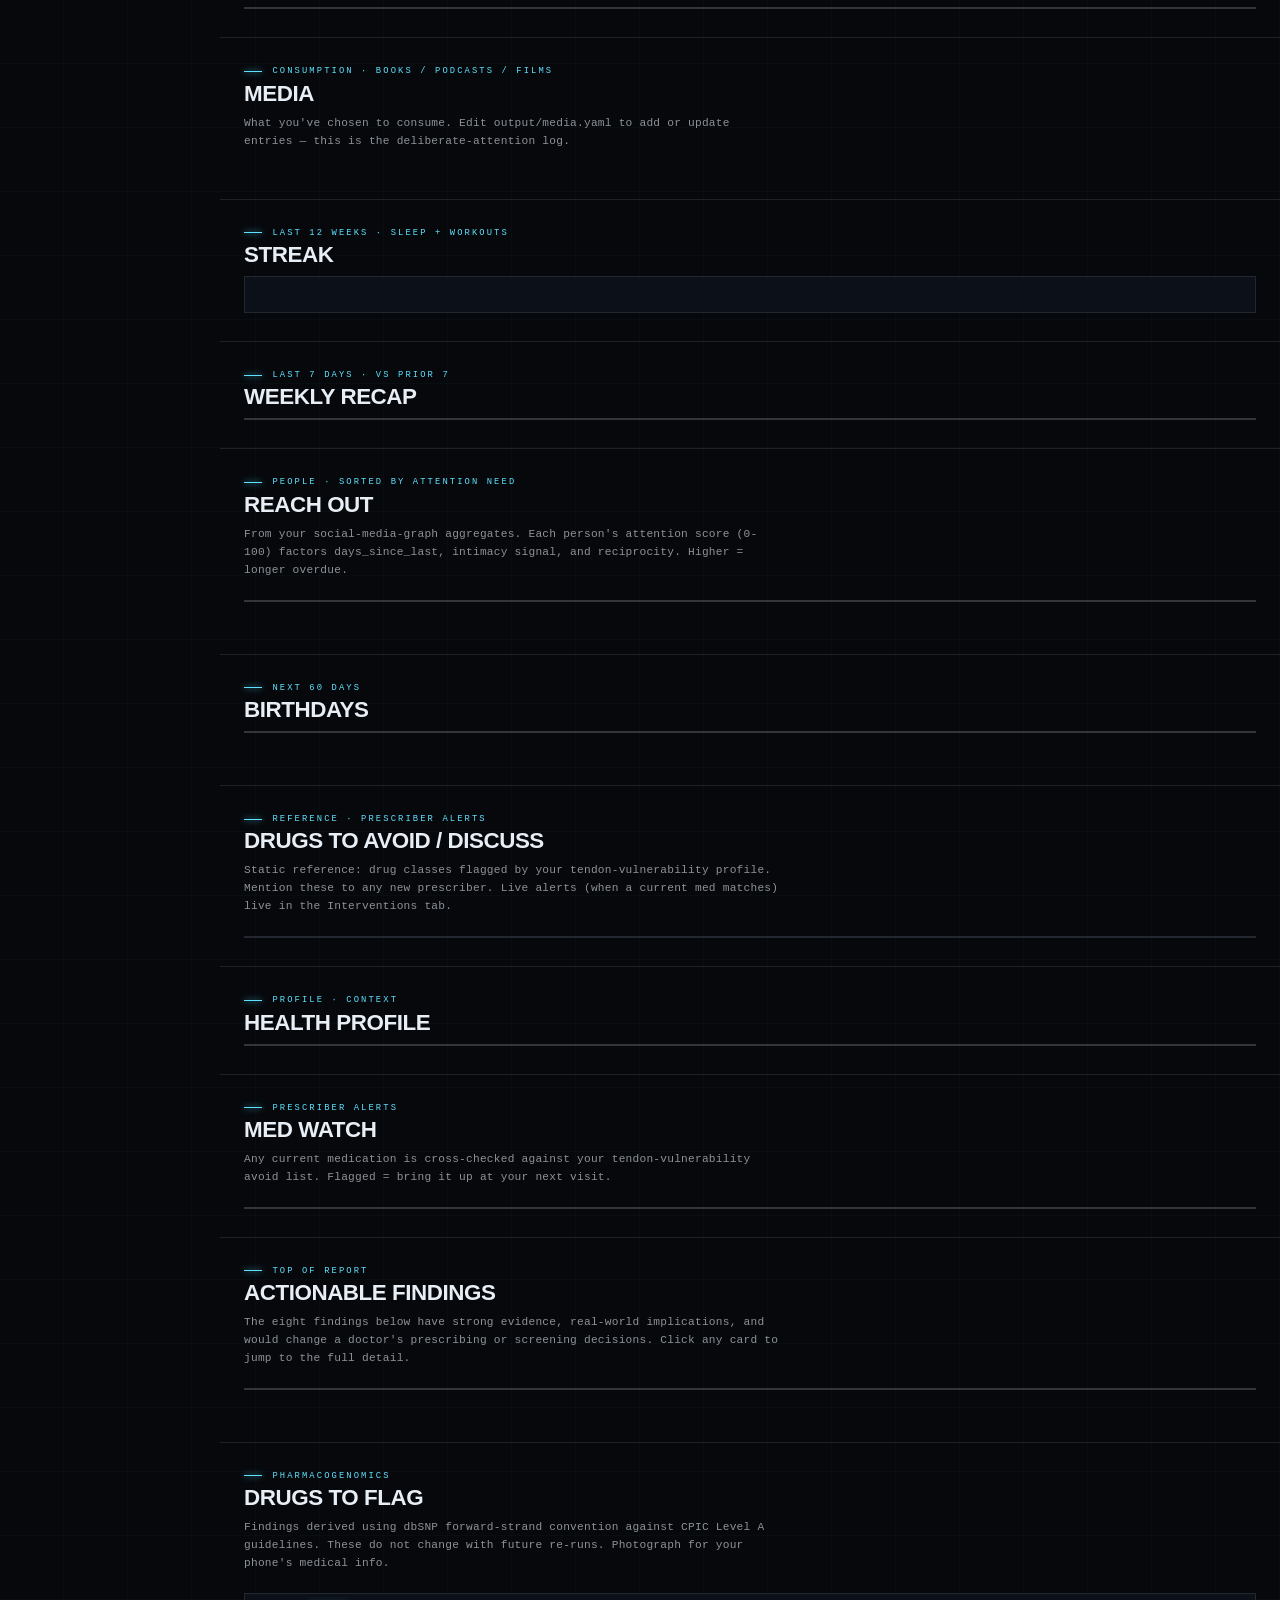
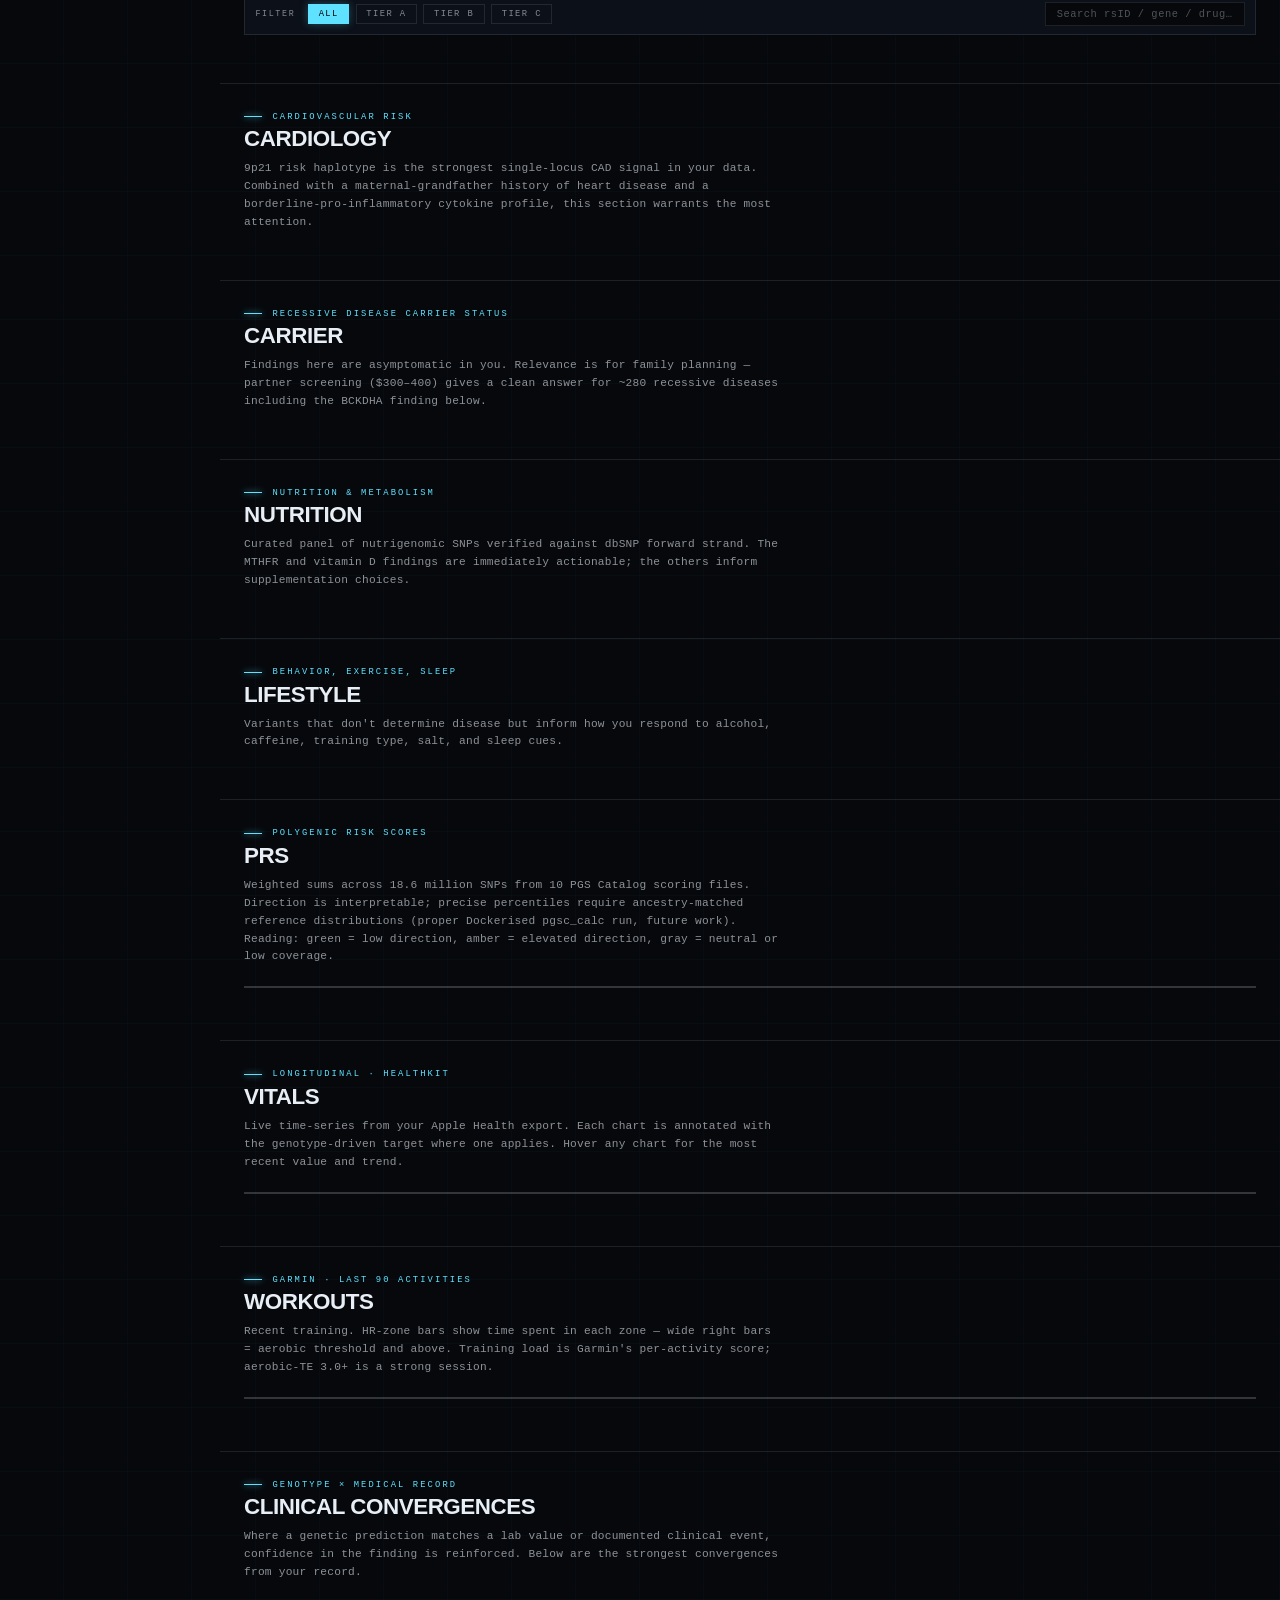
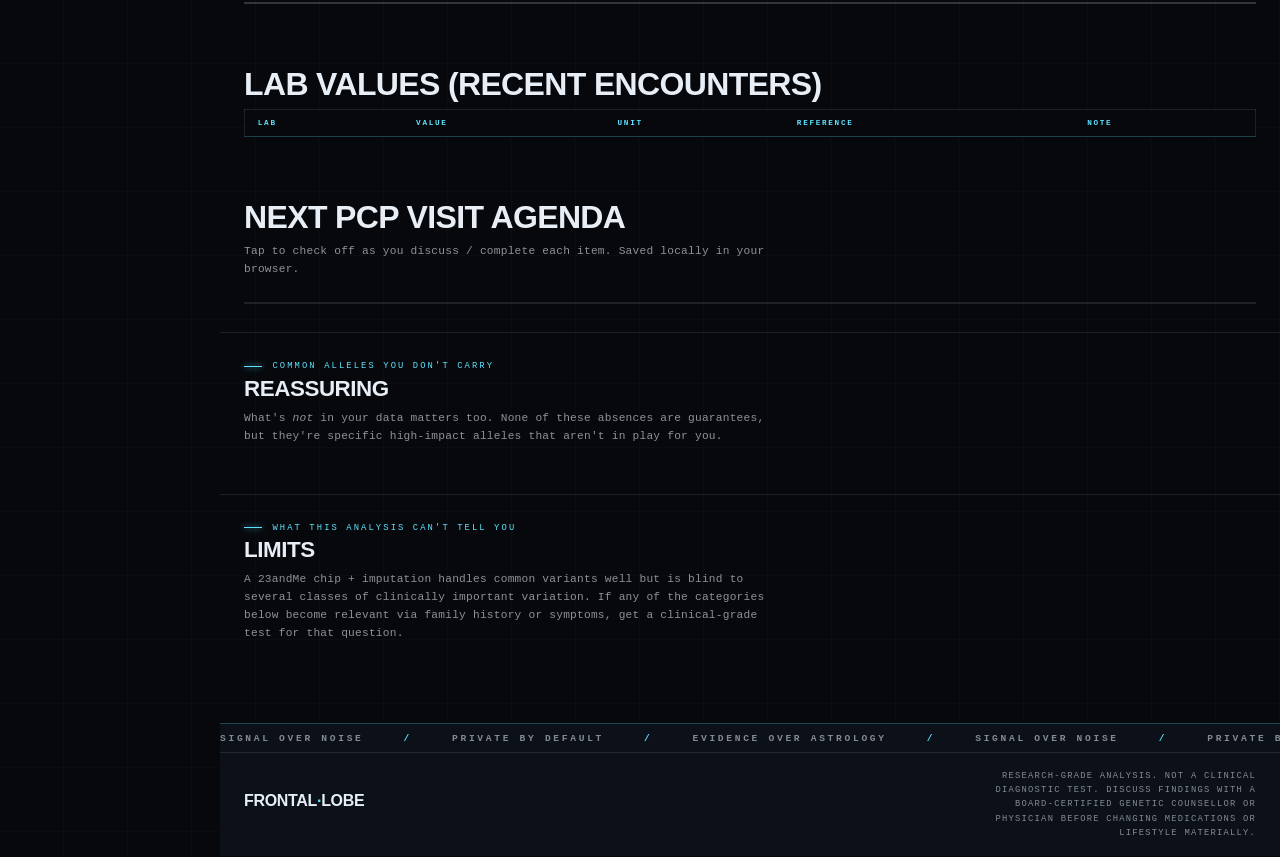
==== commit f5f1cb55: "Rename to Frontal Lobe + media log + non-consumption tracking Brand: 'Genome // Report' → 'Frontal ·" ====
--- a/output/web/index.html
+++ b/output/web/index.html
@@ -5,7 +5,7 @@
   <meta name="viewport" content="width=device-width, initial-scale=1.0" />
   <meta name="description" content="Personal genome report — pharmacogenomics, disease risk, carrier status, nutrition, with clinical-record cross-reference." />
   <meta name="robots" content="noindex, nofollow" />
-  <title>Genome // Report</title>
+  <title>Frontal Lobe</title>
 
   <link href="https://api.fontshare.com/v2/css?f[]=space-grotesk@300,400,500,700&f[]=space-mono@400,700&display=swap" rel="stylesheet" />
 
@@ -17,8 +17,8 @@
   <!-- Left rail (sidebar nav) -->
   <aside class="rail">
     <div class="rail-header">
-      GENOME<span class="accent">//</span>REPORT
-      <div class="rail-header-sub">SUBJECT 5405929</div>
+      FRONTAL<span class="accent">·</span>LOBE
+      <div class="rail-header-sub">EXECUTIVE FUNCTION ENGINE</div>
     </div>
 
     <nav class="rail-tabs">
@@ -45,6 +45,7 @@
         <li><button class="nav-btn" data-section="today-session"   data-num="·">Session</button></li>
         <li><button class="nav-btn" data-section="prep-checklist"  data-num="·">Prep</button></li>
         <li><button class="nav-btn" data-section="stack"           data-num="·">Stack</button></li>
+        <li><button class="nav-btn" data-section="abstinences"     data-num="·">Frontal lobe</button></li>
         <li><button class="nav-btn" data-section="med-alerts"      data-num="·">Med alerts</button></li>
       </ul>
     </nav>
@@ -56,6 +57,7 @@
         <li><button class="nav-btn" data-section="goals"          data-num="·">Goals</button></li>
         <li><button class="nav-btn" data-section="action-loop"    data-num="·">Action Loop</button></li>
         <li><button class="nav-btn" data-section="roadmap"        data-num="·">Roadmap</button></li>
+        <li><button class="nav-btn" data-section="media"          data-num="·">Media</button></li>
         <li><button class="nav-btn" data-section="streak"         data-num="·">Streak</button></li>
         <li><button class="nav-btn" data-section="weekly-recap"   data-num="·">Recap</button></li>
         <li><button class="nav-btn" data-section="vitals"         data-num="·">Vitals</button></li>
@@ -157,6 +159,17 @@
     <ul class="prep-list" id="prep-list"></ul>
   </section>
 
+  <!-- Non-consumption (today's abstinences) -->
+  <section class="section" id="abstinences" data-tab="interventions">
+    <p class="section-kicker">Today · non-consumption</p>
+    <h2 class="section-title">Frontal lobe</h2>
+    <p class="section-lead">
+      What you did <em>not</em> consume today. Tap each as the day progresses.
+      Resets at midnight; aggregates flow into the streak grid.
+    </p>
+    <ul class="prep-list" id="abstinences-list"></ul>
+  </section>
+
   <!-- Supplement Stack — timing-grouped today -->
   <section class="section" id="stack" data-tab="interventions">
     <p class="section-kicker">Today · supplement protocol</p>
@@ -197,6 +210,17 @@
     <p class="section-kicker">Now → 8w → 3mo → ongoing</p>
     <h2 class="section-title">Roadmap</h2>
     <div class="roadmap" id="roadmap-grid"></div>
+  </section>
+
+  <!-- Media log -->
+  <section class="section" id="media" data-tab="plan">
+    <p class="section-kicker">Consumption · books / podcasts / films</p>
+    <h2 class="section-title">Media</h2>
+    <p class="section-lead">
+      What you've chosen to consume. Edit <code>output/media.yaml</code> to
+      add or update entries — this is the deliberate-attention log.
+    </p>
+    <div class="media-list" id="media-list"></div>
   </section>
 
   <!-- Streak / contribution graph -->
@@ -497,7 +521,7 @@
     </div>
     <div class="footer-body">
       <div>
-        <p class="footer-eyebrow">GENOME<span class="accent">//</span>REPORT</p>
+        <p class="footer-eyebrow">FRONTAL<span class="accent">·</span>LOBE</p>
         <p id="meta-info" class="u-mono u-dim" style="font-size:0.7rem; margin-top:0.5rem; letter-spacing:0.1em;"></p>
       </div>
       <p class="footer-sub">
--- a/output/web/css/layout.css
+++ b/output/web/css/layout.css
@@ -2261,3 +2261,62 @@
   align-self: center;
 }
 .cal-open:hover { background: var(--accent-soft); }
+
+.goal-actions { grid-column: 1 / -1; margin-top: 0.4rem; }
+
+/* ── Media log (Plan tab) ── */
+.media-list { display: flex; flex-direction: column; gap: 1.4rem; }
+.media-bucket {
+  background: var(--bg-card);
+  border: 1px solid var(--border);
+}
+.media-bucket-title {
+  font-family: var(--font-mono);
+  font-size: 0.55rem;
+  letter-spacing: 0.22em;
+  text-transform: uppercase;
+  color: var(--accent);
+  padding: 0.7rem 1.1rem;
+  border-bottom: 1px solid var(--border);
+}
+.media-bucket-count {
+  color: var(--fg-mute);
+  margin-left: 0.4em;
+}
+.media-row {
+  padding: 0.7rem 1.1rem;
+  display: grid;
+  grid-template-columns: 90px 1fr;
+  gap: 0.4rem 1rem;
+  border-bottom: 1px solid var(--border);
+}
+.media-bucket .media-row:last-child { border-bottom: none; }
+.media-type {
+  font-family: var(--font-mono);
+  font-size: 0.5rem;
+  letter-spacing: 0.22em;
+  color: var(--rune);
+  align-self: baseline;
+}
+.media-title {
+  font-family: var(--font-display);
+  font-style: italic;
+  font-size: 1rem;
+  color: var(--fg);
+}
+.media-author {
+  grid-column: 2;
+  font-family: var(--font-mono);
+  font-size: 0.55rem;
+  letter-spacing: 0.14em;
+  text-transform: uppercase;
+  color: var(--fg-dim);
+}
+.media-notes {
+  grid-column: 2;
+  font-family: var(--font-display);
+  font-style: italic;
+  font-size: 0.82rem;
+  color: var(--fg-dim);
+  line-height: 1.45;
+}
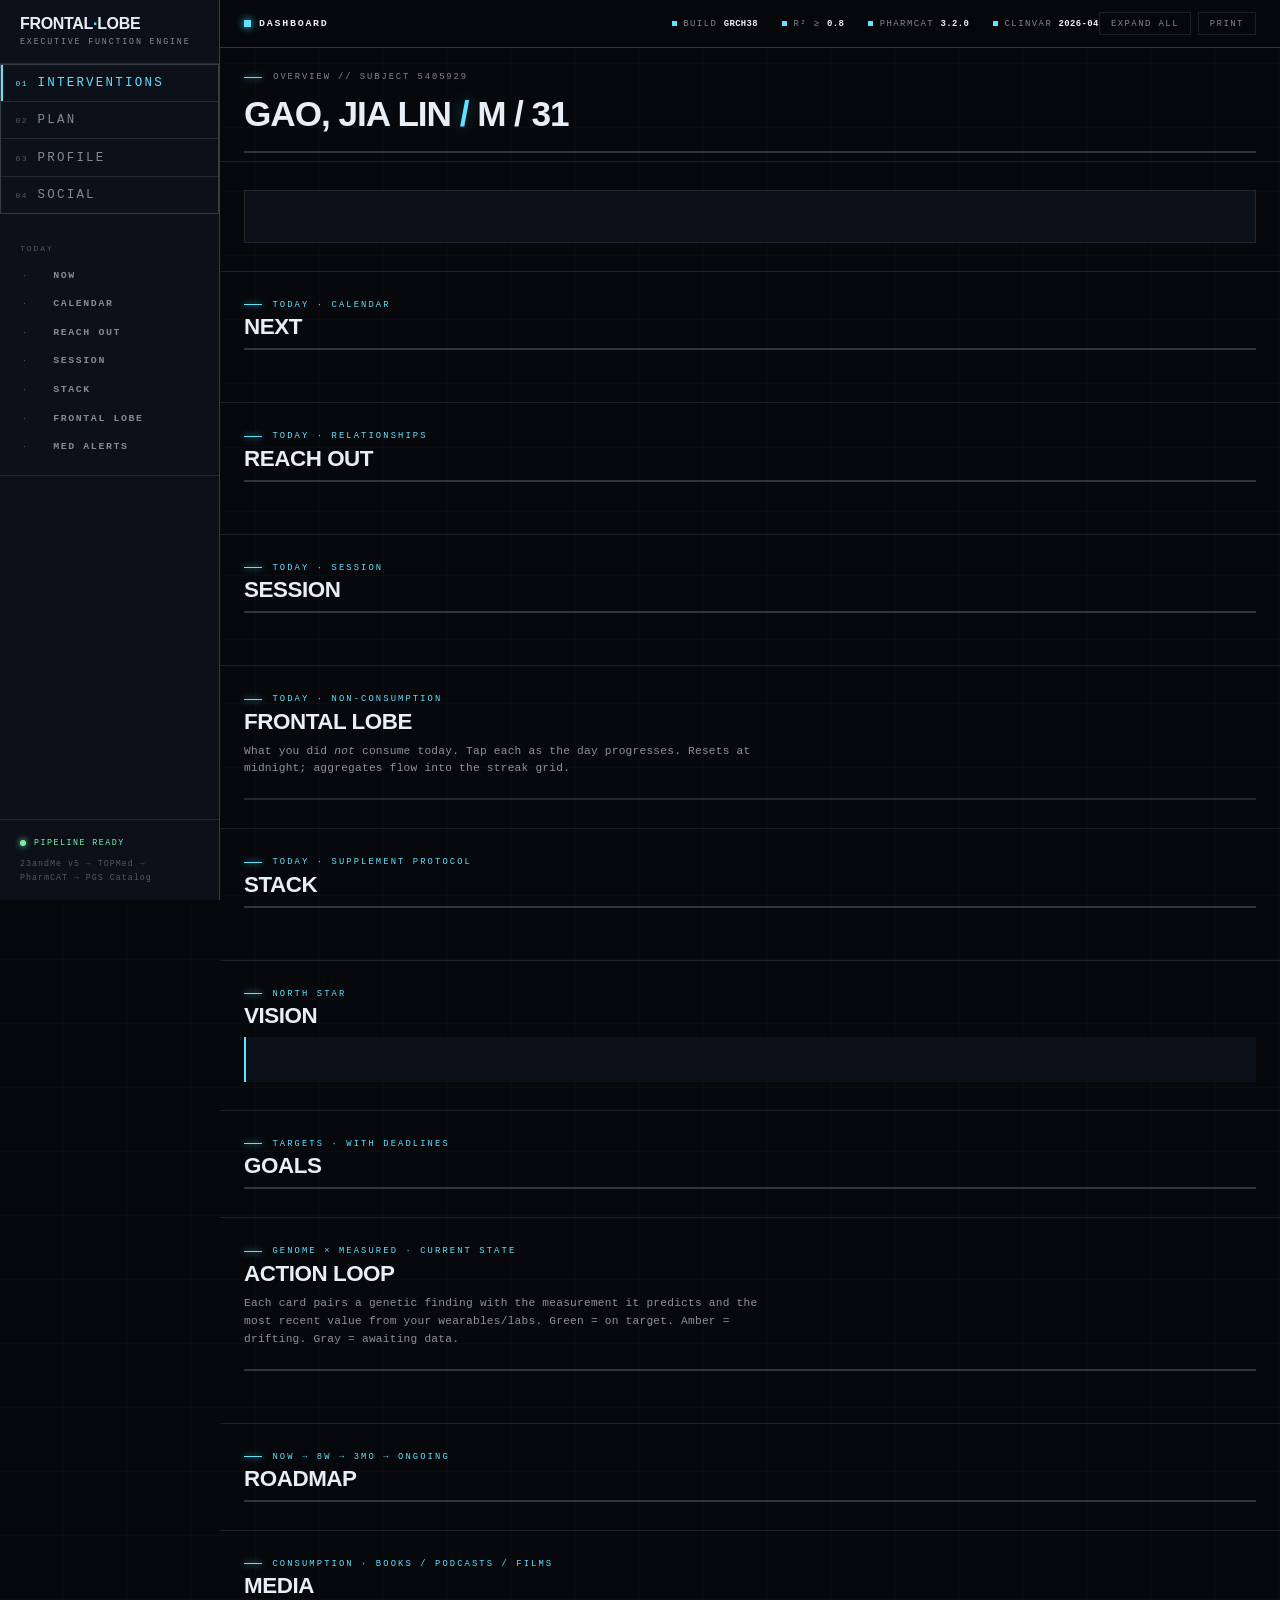
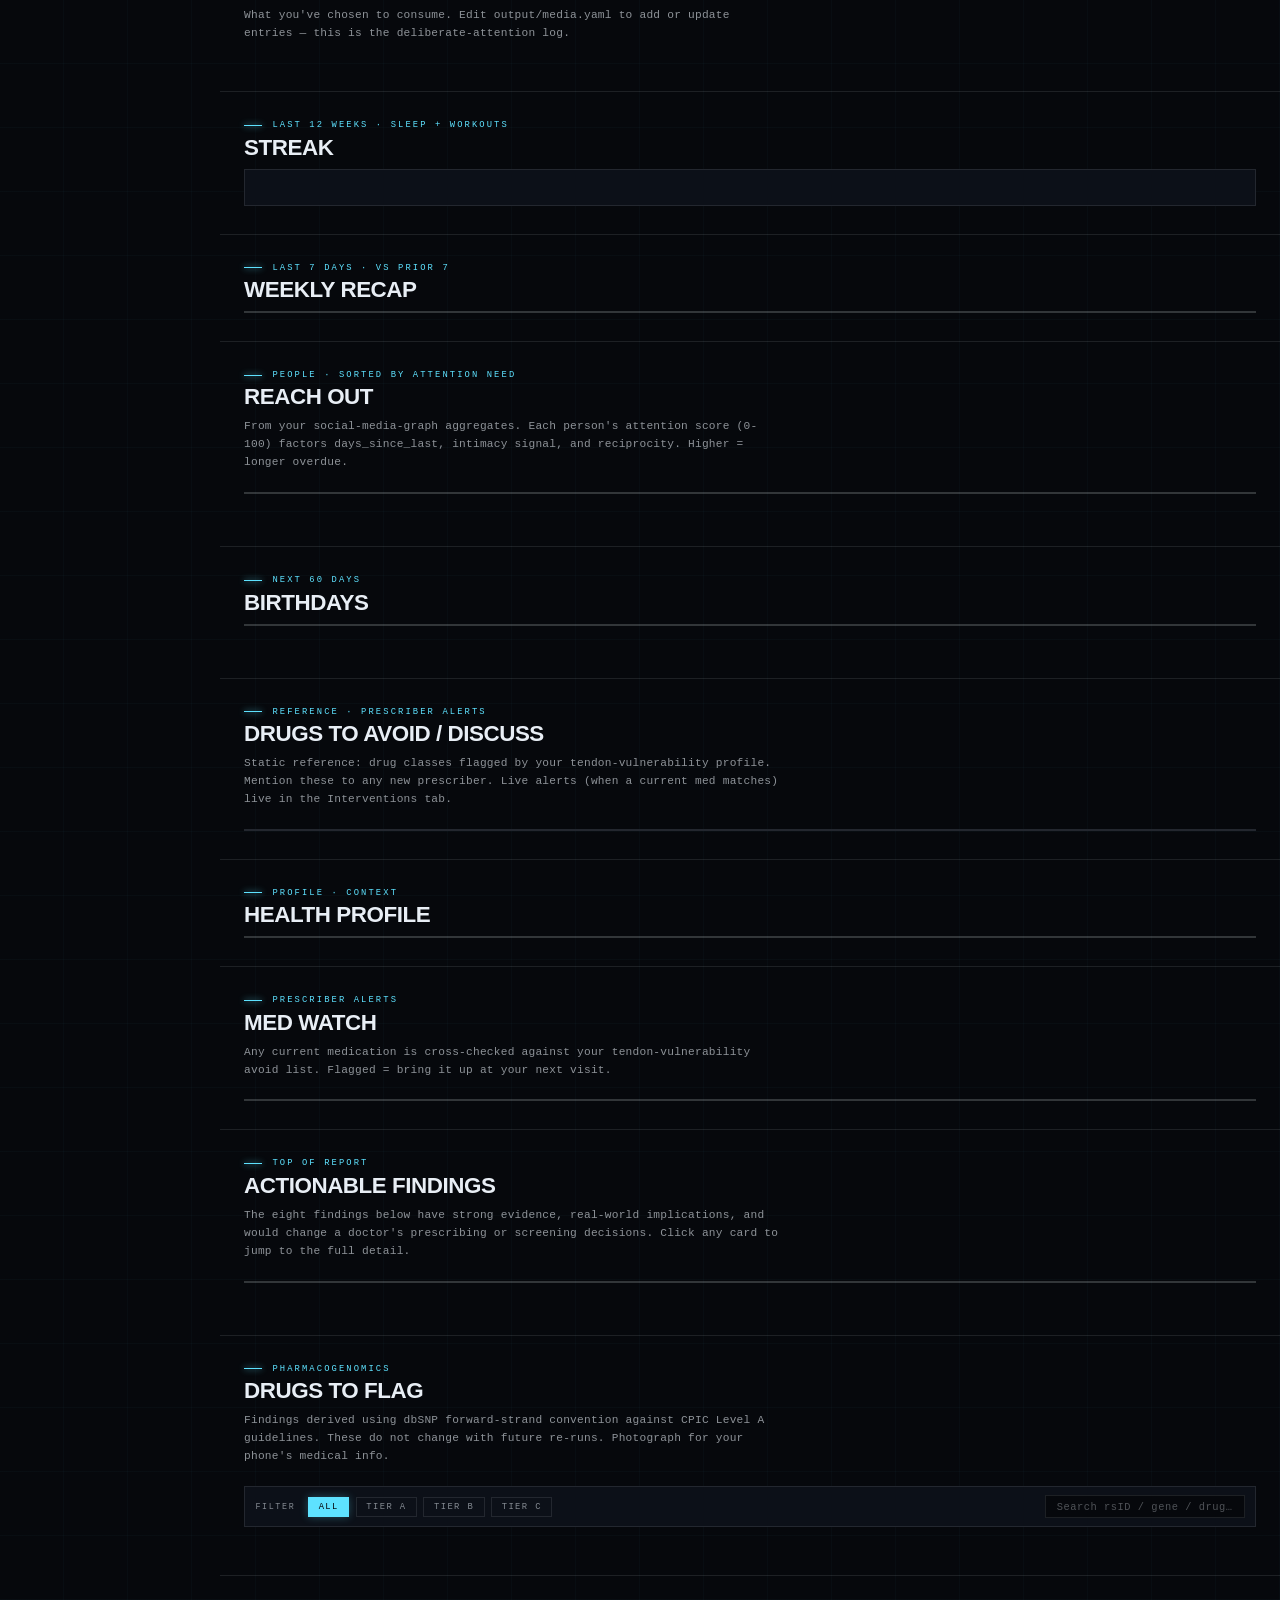
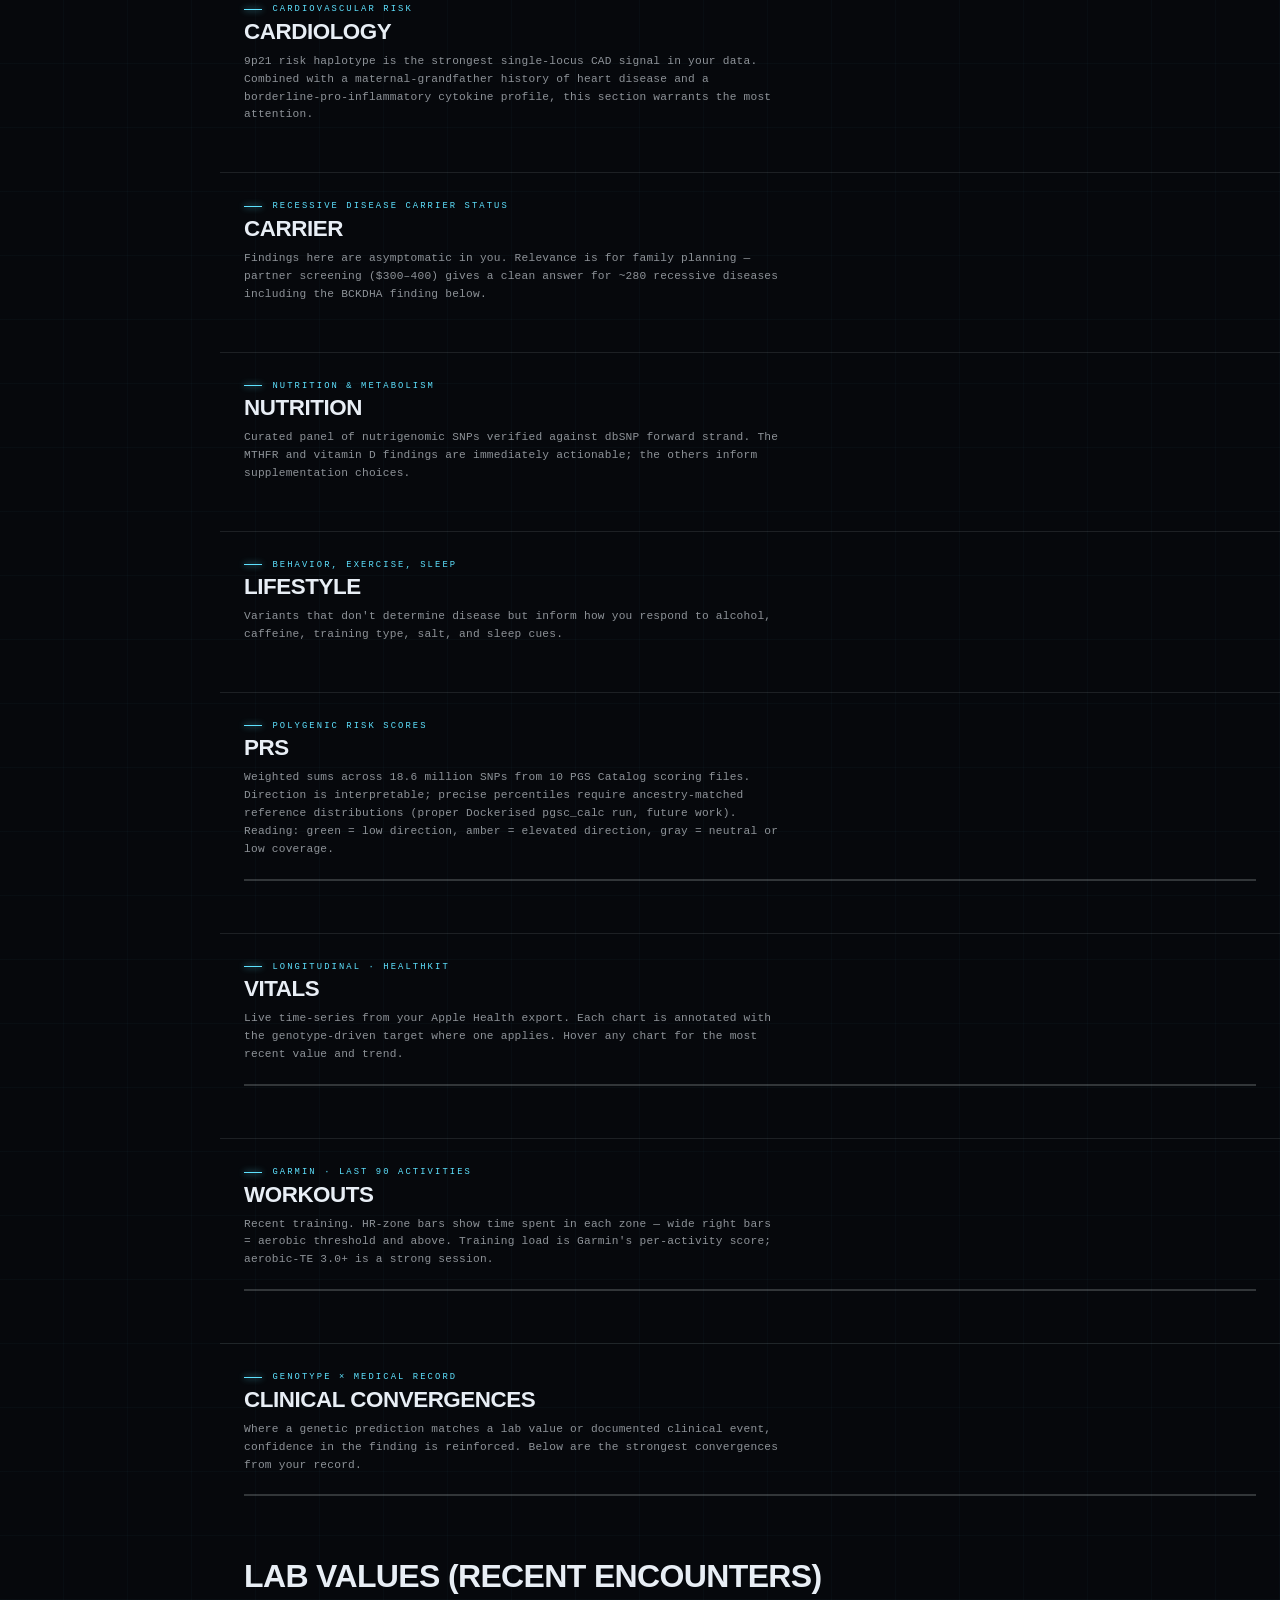
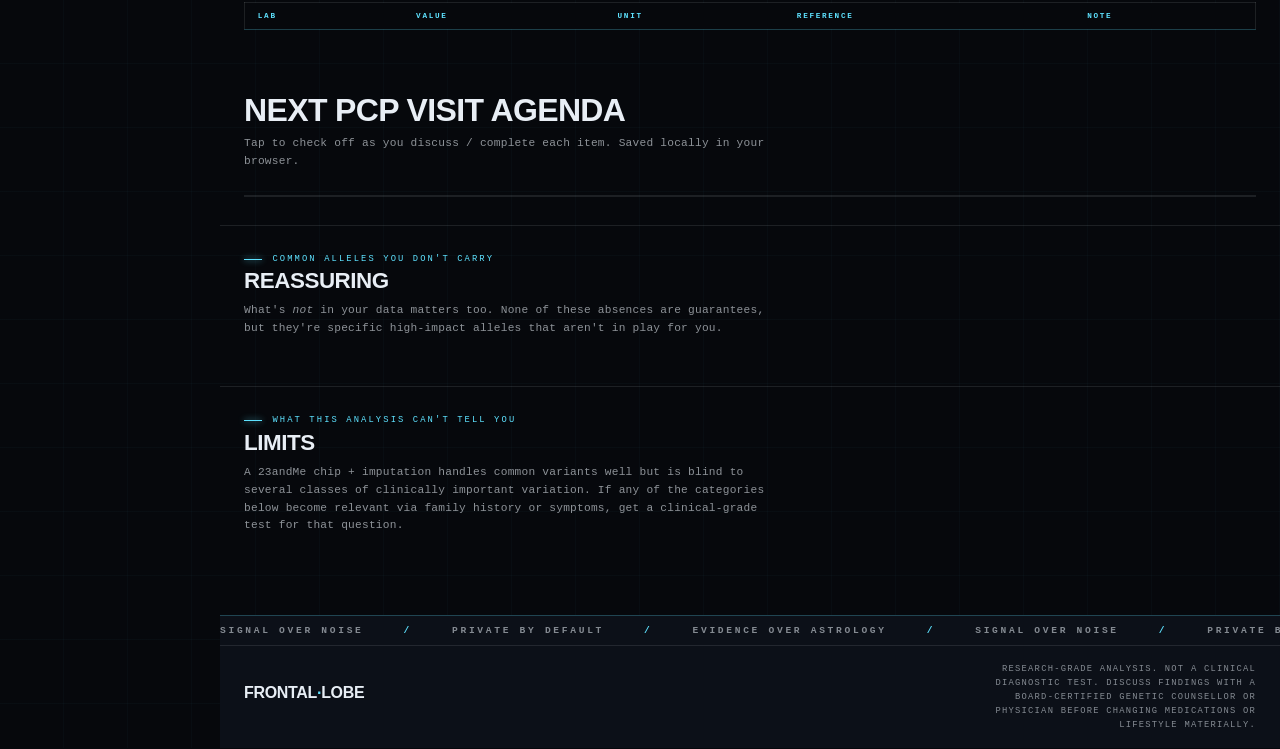
==== commit d9def825: "Merge Pre-flight into Today's Session — drop the standalone panel Pre-flight check is pre-workout, n" ====
--- a/output/web/index.html
+++ b/output/web/index.html
@@ -43,7 +43,6 @@
         <li><button class="nav-btn" data-section="calendar-next"   data-num="·">Calendar</button></li>
         <li><button class="nav-btn" data-section="reach-out-today" data-num="·">Reach out</button></li>
         <li><button class="nav-btn" data-section="today-session"   data-num="·">Session</button></li>
-        <li><button class="nav-btn" data-section="prep-checklist"  data-num="·">Prep</button></li>
         <li><button class="nav-btn" data-section="stack"           data-num="·">Stack</button></li>
         <li><button class="nav-btn" data-section="abstinences"     data-num="·">Frontal lobe</button></li>
         <li><button class="nav-btn" data-section="med-alerts"      data-num="·">Med alerts</button></li>
@@ -150,13 +149,6 @@
     <p class="section-kicker">Today · session</p>
     <h2 class="section-title">Session <span id="session-adherence"></span></h2>
     <div class="session-grid" id="session-grid"></div>
-  </section>
-
-  <!-- Pre-workout checklist (interactive, localStorage) -->
-  <section class="section" id="prep-checklist" data-tab="interventions">
-    <p class="section-kicker">Today · pre-workout</p>
-    <h2 class="section-title">Pre-flight check</h2>
-    <ul class="prep-list" id="prep-list"></ul>
   </section>
 
   <!-- Non-consumption (today's abstinences) -->
--- a/output/web/css/layout.css
+++ b/output/web/css/layout.css
@@ -2320,3 +2320,11 @@
   color: var(--fg-dim);
   line-height: 1.45;
 }
+
+/* Pre-flight block inside the session — distinct from rehab/warmup/main/core */
+.session-block-prep {
+  border-left: 2px solid var(--accent);
+}
+.session-block-prep .session-block-title {
+  color: var(--accent);
+}
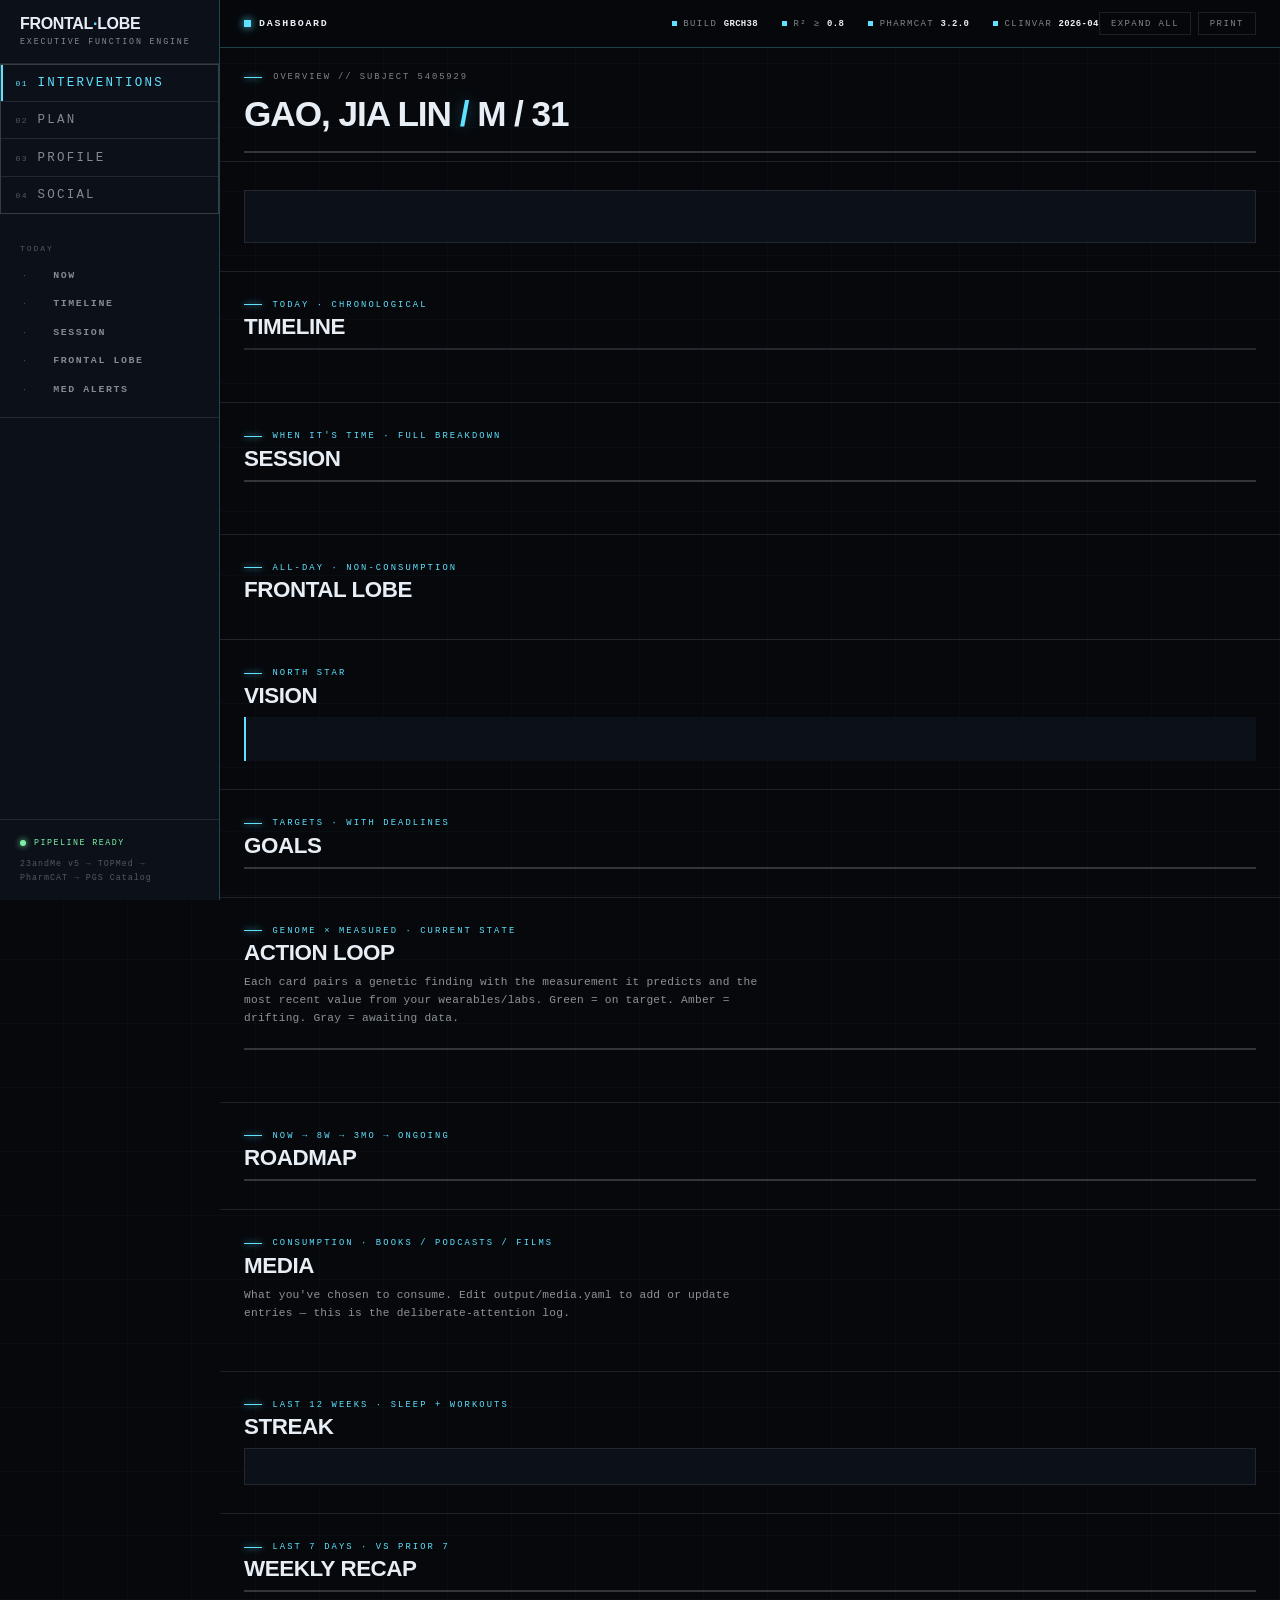
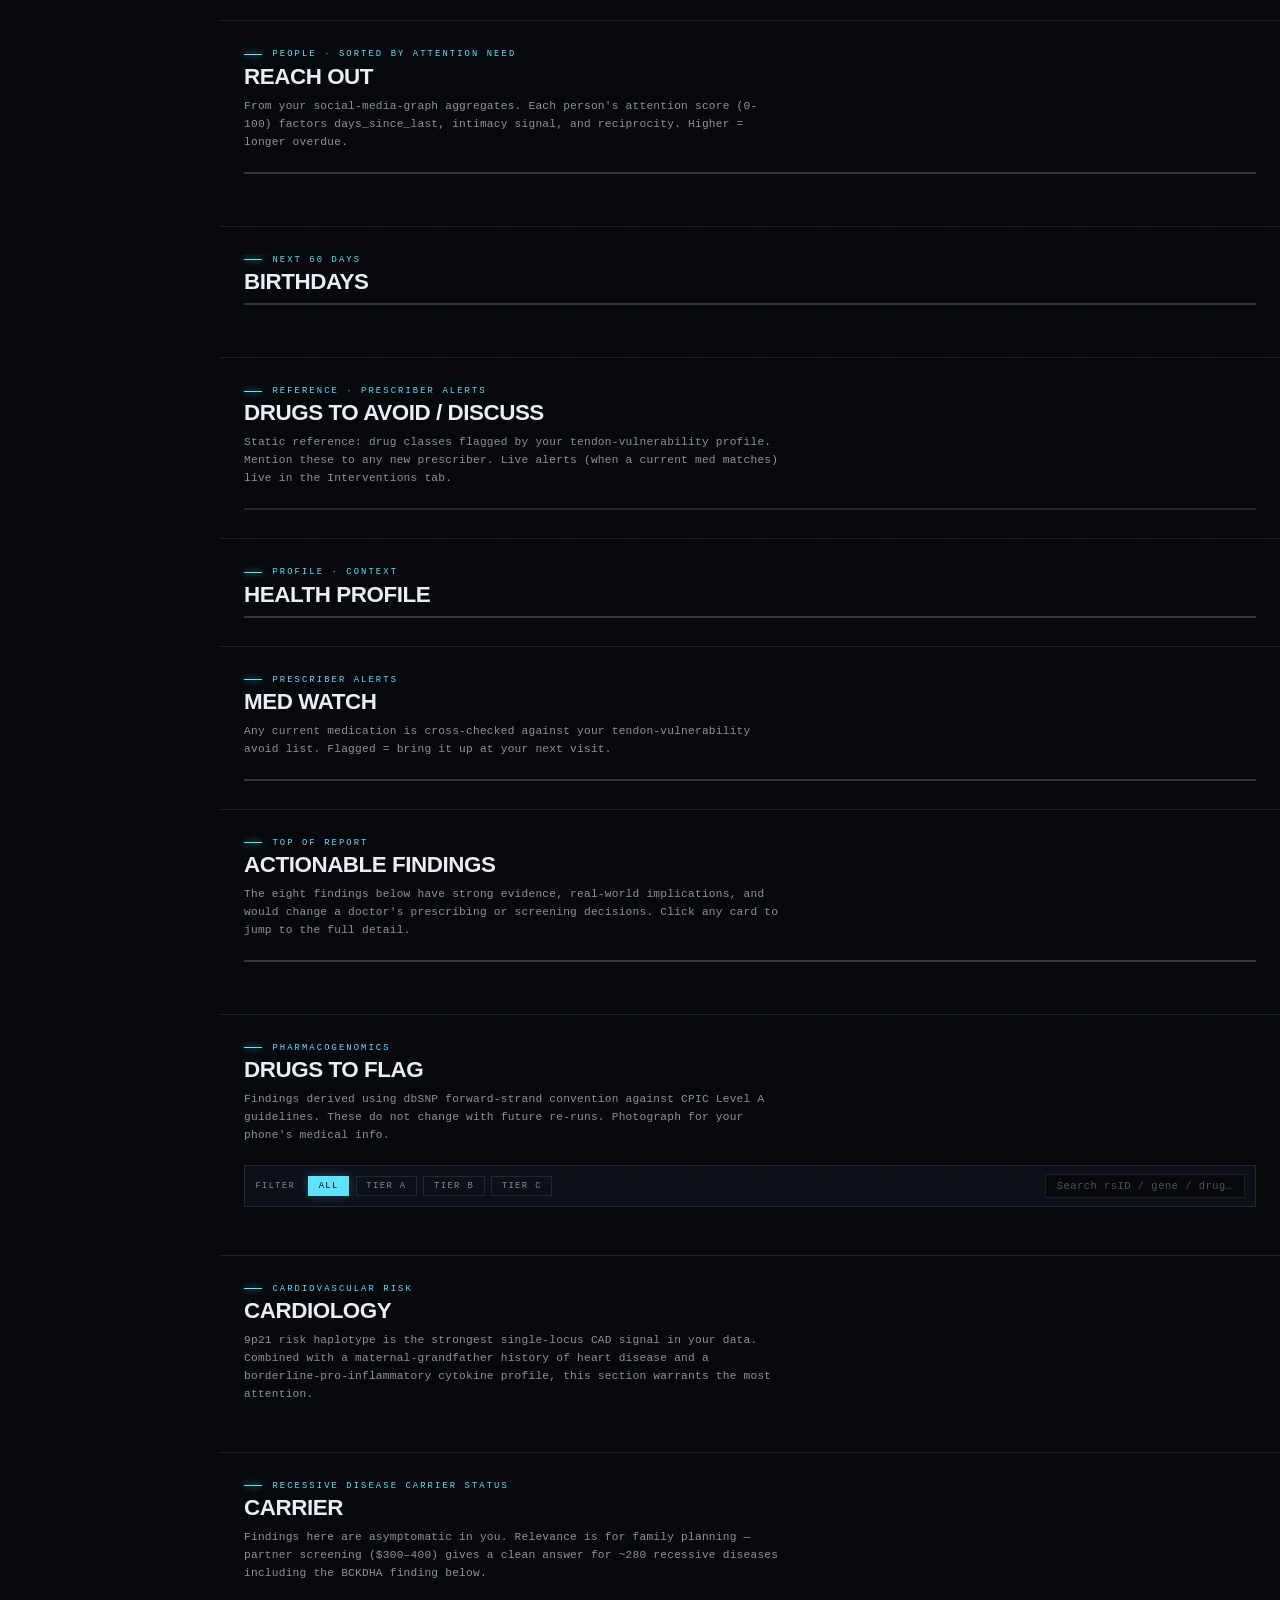
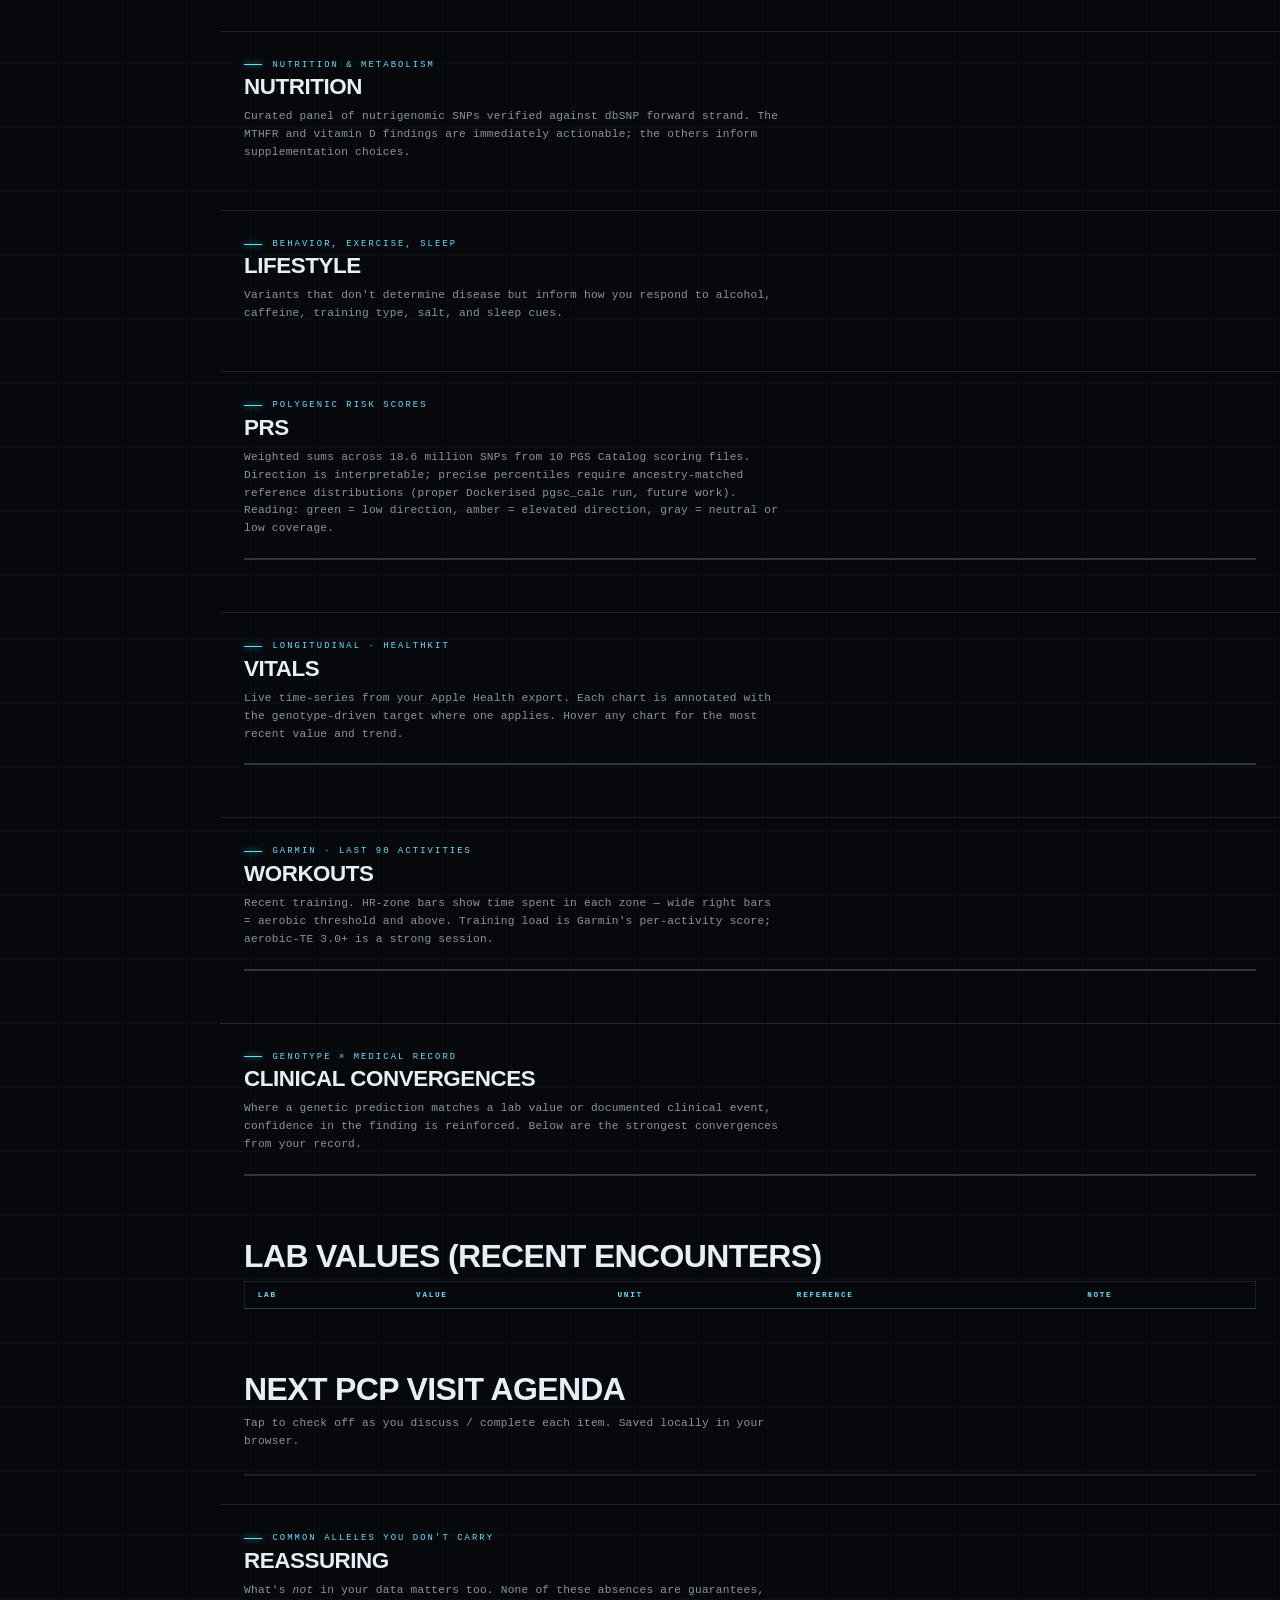
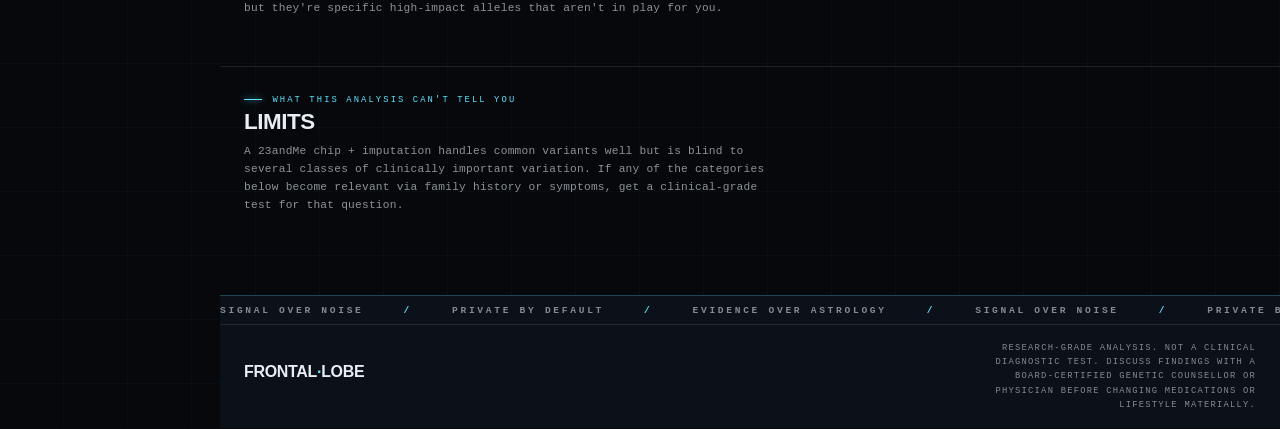
==== commit 81a2c259: "Unified Today timeline — calendar + supps + workout + reach-out, one stream User feedback: 'UI is su" ====
--- a/output/web/index.html
+++ b/output/web/index.html
@@ -40,10 +40,8 @@
       <span class="rail-section-label">Today</span>
       <ul class="nav-sections">
         <li><button class="nav-btn" data-section="hero-card"        data-num="·">Now</button></li>
-        <li><button class="nav-btn" data-section="calendar-next"   data-num="·">Calendar</button></li>
-        <li><button class="nav-btn" data-section="reach-out-today" data-num="·">Reach out</button></li>
+        <li><button class="nav-btn" data-section="timeline"        data-num="·">Timeline</button></li>
         <li><button class="nav-btn" data-section="today-session"   data-num="·">Session</button></li>
-        <li><button class="nav-btn" data-section="stack"           data-num="·">Stack</button></li>
         <li><button class="nav-btn" data-section="abstinences"     data-num="·">Frontal lobe</button></li>
         <li><button class="nav-btn" data-section="med-alerts"      data-num="·">Med alerts</button></li>
       </ul>
@@ -130,43 +128,25 @@
     <div class="hero-card" id="hero-card-body"></div>
   </section>
 
-  <!-- Next — upcoming Google Calendar events -->
-  <section class="section" id="calendar-next" data-tab="interventions">
-    <p class="section-kicker">Today · calendar</p>
-    <h2 class="section-title">Next</h2>
-    <div class="calendar-list" id="calendar-list"></div>
-  </section>
-
-  <!-- Reach out today — top 3 attention-needing people -->
-  <section class="section" id="reach-out-today" data-tab="interventions">
-    <p class="section-kicker">Today · relationships</p>
-    <h2 class="section-title">Reach out</h2>
-    <div class="reach-out-list" id="reach-out-today-list"></div>
-  </section>
-
-  <!-- Today's Session — exercises + warmup + rehab -->
+  <!-- Today's timeline — unified chronological view (calendar + supps + workout + reach-out) -->
+  <section class="section" id="timeline" data-tab="interventions">
+    <p class="section-kicker">Today · chronological</p>
+    <h2 class="section-title">Timeline</h2>
+    <ul class="timeline" id="timeline-list"></ul>
+  </section>
+
+  <!-- Today's Session — full exercise breakdown (deep view) -->
   <section class="section" id="today-session" data-tab="interventions">
-    <p class="section-kicker">Today · session</p>
+    <p class="section-kicker">When it's time · full breakdown</p>
     <h2 class="section-title">Session <span id="session-adherence"></span></h2>
     <div class="session-grid" id="session-grid"></div>
   </section>
 
-  <!-- Non-consumption (today's abstinences) -->
+  <!-- Non-consumption (all-day abstinences, sticky pill bar) -->
   <section class="section" id="abstinences" data-tab="interventions">
-    <p class="section-kicker">Today · non-consumption</p>
+    <p class="section-kicker">All-day · non-consumption</p>
     <h2 class="section-title">Frontal lobe</h2>
-    <p class="section-lead">
-      What you did <em>not</em> consume today. Tap each as the day progresses.
-      Resets at midnight; aggregates flow into the streak grid.
-    </p>
-    <ul class="prep-list" id="abstinences-list"></ul>
-  </section>
-
-  <!-- Supplement Stack — timing-grouped today -->
-  <section class="section" id="stack" data-tab="interventions">
-    <p class="section-kicker">Today · supplement protocol</p>
-    <h2 class="section-title">Stack</h2>
-    <div class="stack-grid" id="stack-grid"></div>
+    <ul class="abstinence-pills" id="abstinences-list"></ul>
   </section>
 
   <!-- PLAN & VISION tab -->
--- a/output/web/css/layout.css
+++ b/output/web/css/layout.css
@@ -2328,3 +2328,168 @@
 .session-block-prep .session-block-title {
   color: var(--accent);
 }
+
+/* ════════ UNIFIED TODAY TIMELINE ════════ */
+.timeline {
+  list-style: none;
+  margin: 0 0 1.5rem;
+  padding: 0;
+  background: var(--bg-card);
+  border: 1px solid var(--border);
+  position: relative;
+}
+/* Vertical track running through the time column */
+.timeline::before {
+  content: "";
+  position: absolute;
+  left: 84px;
+  top: 0;
+  bottom: 0;
+  width: 1px;
+  background: var(--border);
+}
+.timeline-row {
+  position: relative;
+  display: grid;
+  grid-template-columns: 80px 14px 1fr;
+  gap: 0.6rem;
+  align-items: baseline;
+  padding: 0.85rem 1.1rem;
+  border-bottom: 1px solid var(--border);
+  cursor: default;
+  /* Scroll-reveal initial state */
+  opacity: 0;
+  transform: translateY(8px);
+  transition: opacity 0.35s var(--ease-out-expo, ease-out),
+              transform 0.45s var(--ease-out-expo, ease-out);
+}
+.timeline-row.tl-reveal {
+  opacity: 1;
+  transform: none;
+}
+.timeline-row:last-child { border-bottom: none; }
+.timeline-row[role="button"] { cursor: pointer; }
+.timeline-row[role="button"]:hover { background: rgba(94, 226, 255, 0.04); }
+
+.timeline-row .tl-time {
+  font-family: var(--font-mono);
+  font-size: 0.6rem;
+  letter-spacing: 0.18em;
+  text-transform: uppercase;
+  color: var(--accent);
+  align-self: center;
+}
+.timeline-row .tl-mark {
+  width: 9px;
+  height: 9px;
+  border-radius: 50%;
+  background: var(--accent);
+  border: 2px solid var(--bg-card);
+  align-self: center;
+  justify-self: center;
+  z-index: 1;
+}
+.timeline-row .tl-content {
+  display: flex;
+  flex-direction: column;
+  gap: 0.2rem;
+}
+.timeline-row .tl-row-top {
+  display: flex;
+  align-items: baseline;
+  gap: 0.6rem;
+}
+.timeline-row .tl-title {
+  font-family: var(--font-display);
+  font-style: italic;
+  font-size: 1rem;
+  color: var(--fg);
+  flex: 1;
+  min-width: 0;
+}
+.timeline-row .tl-detail {
+  font-family: var(--font-display);
+  font-style: italic;
+  font-size: 0.82rem;
+  color: var(--fg-dim);
+  line-height: 1.45;
+}
+
+/* Time-band tinting: past dim, now bright, soon normal, far very faint */
+.timeline-row[data-when="past"]    { opacity: 0.4; }
+.timeline-row[data-when="past"]    .tl-mark { background: var(--fg-mute); }
+.timeline-row[data-when="past"]    .tl-time { color: var(--fg-mute); }
+.timeline-row[data-when="now"]     .tl-mark { background: var(--rune); box-shadow: 0 0 0 4px rgba(125,240,168,0.18); }
+.timeline-row[data-when="now"]     .tl-time { color: var(--rune); }
+.timeline-row[data-when="soon"]    .tl-mark { background: var(--accent); }
+.timeline-row[data-when="far"]     { opacity: 0.55; }
+.timeline-row[data-when="far"]     .tl-time, .timeline-row[data-when="far"] .tl-mark { color: var(--fg-dim); background: var(--fg-mute); }
+.timeline-row.tl-reveal[data-when="past"] { opacity: 0.4; }
+.timeline-row.tl-reveal[data-when="far"]  { opacity: 0.55; }
+
+/* Done state on tappable rows */
+.timeline-row .tl-content.is-done .tl-title {
+  text-decoration: line-through;
+  text-decoration-color: var(--rune);
+  color: var(--fg-dim);
+}
+.timeline-row .tl-content.is-done .tl-detail { color: var(--fg-mute); }
+.timeline-row[data-kind="supp"]    .tl-mark { background: var(--accent-deep); }
+.timeline-row[data-kind="workout"] .tl-mark { background: var(--rune); }
+.timeline-row[data-kind="reach"]   .tl-mark { background: var(--accent-bright); }
+
+/* Inline pill (workout traffic light) */
+.tl-pill {
+  font-family: var(--font-mono);
+  font-size: 0.5rem;
+  letter-spacing: 0.18em;
+  font-weight: 700;
+  padding: 2px 6px;
+  border: 1px solid currentColor;
+}
+.tl-pill[data-light="green"] { color: var(--rune); }
+.tl-pill[data-light="amber"] { color: var(--accent); }
+.tl-pill[data-light="red"]   { color: var(--warn); }
+
+.tl-open {
+  font-family: var(--font-mono);
+  font-size: 0.65rem;
+  color: var(--accent);
+  text-decoration: none;
+}
+
+/* ════════ ABSTINENCE PILL BAR ════════ */
+.abstinence-pills {
+  list-style: none;
+  margin: 0;
+  padding: 0;
+  display: flex;
+  flex-wrap: wrap;
+  gap: 0.45rem;
+}
+.abstinence-pill {
+  font-family: var(--font-mono);
+  font-size: 0.55rem;
+  letter-spacing: 0.16em;
+  text-transform: uppercase;
+  color: var(--fg-dim);
+  background: var(--bg-card);
+  border: 1px solid var(--border);
+  padding: 6px 11px;
+  display: inline-flex;
+  align-items: center;
+  gap: 0.4rem;
+  cursor: pointer;
+  transition: color 0.2s, border-color 0.2s, background 0.2s;
+}
+.abstinence-pill:hover { background: rgba(94, 226, 255, 0.04); color: var(--fg); }
+.abstinence-pill .ap-mark {
+  font-size: 0.7rem;
+  color: var(--accent);
+}
+.abstinence-pill.is-done {
+  color: var(--rune);
+  border-color: var(--rune);
+}
+.abstinence-pill.is-done .ap-mark { color: var(--rune); }
+.abstinence-pill.empty { cursor: default; opacity: 0.5; }
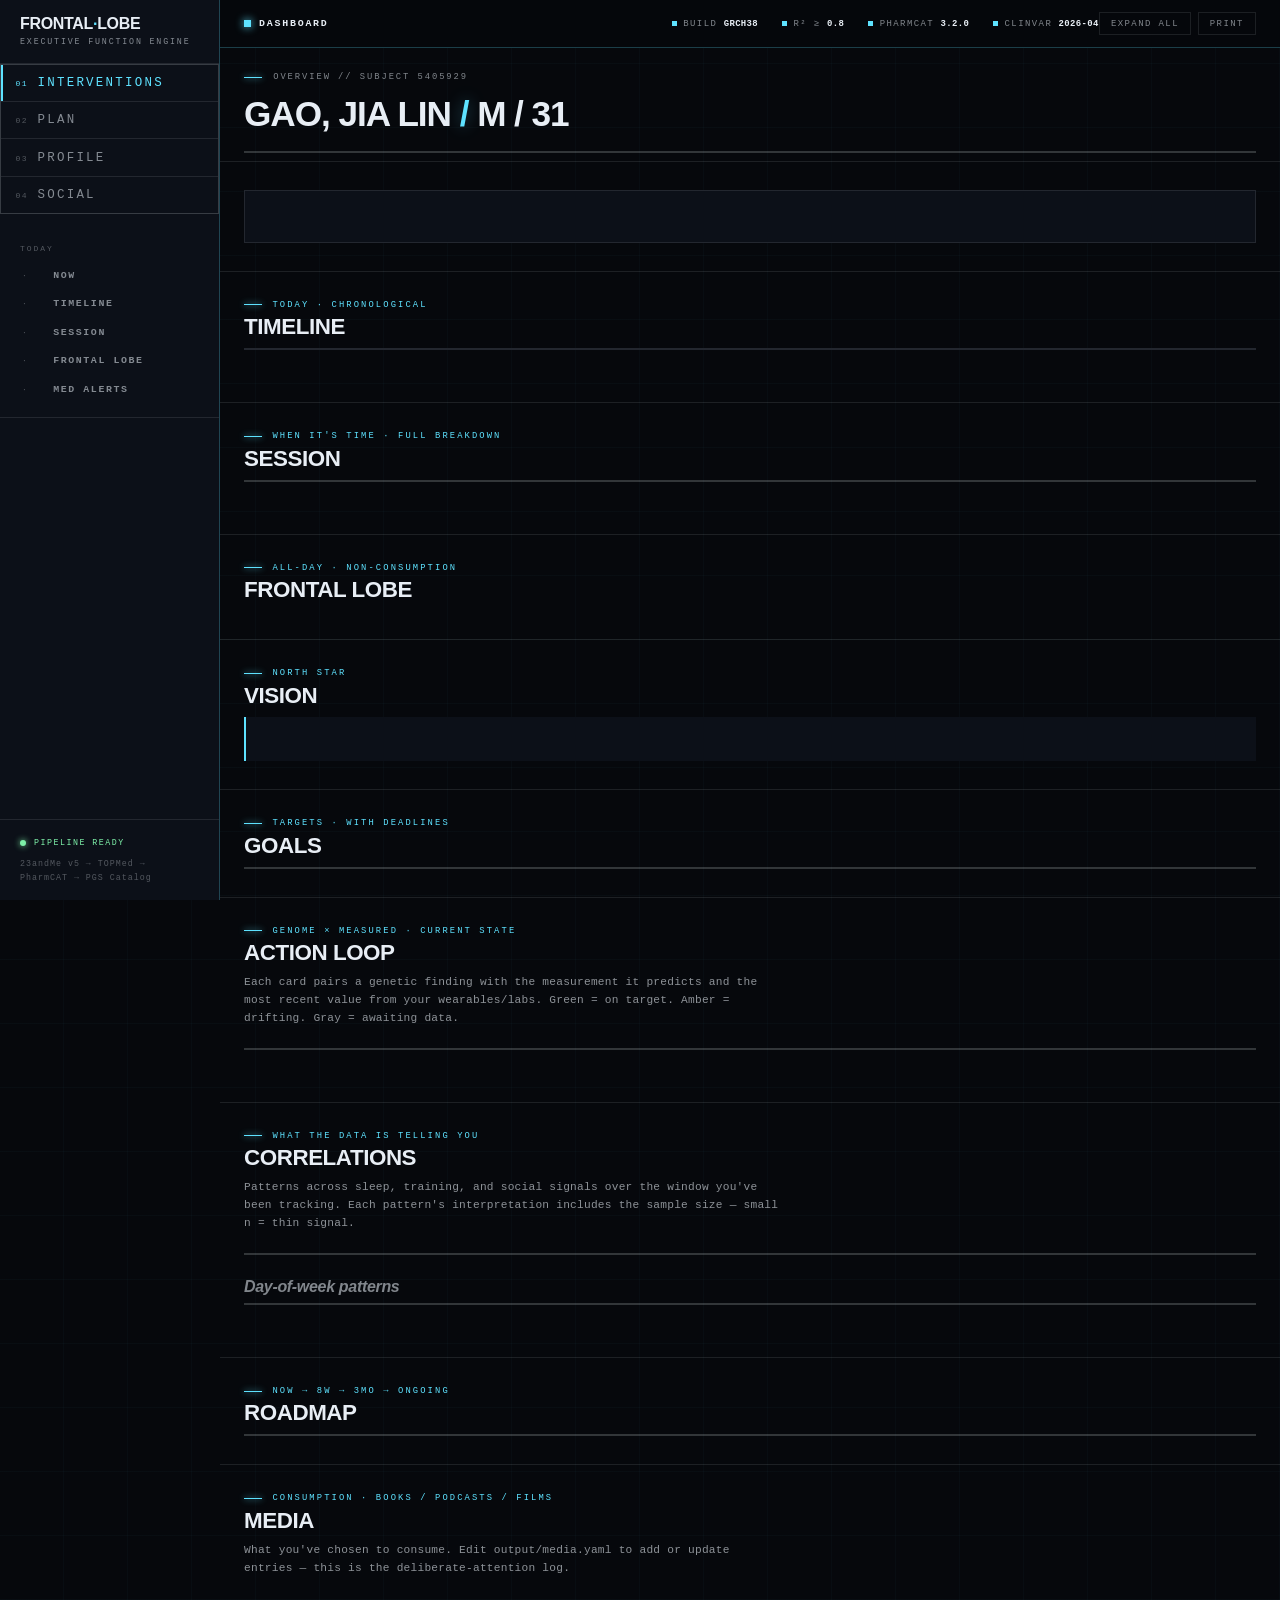
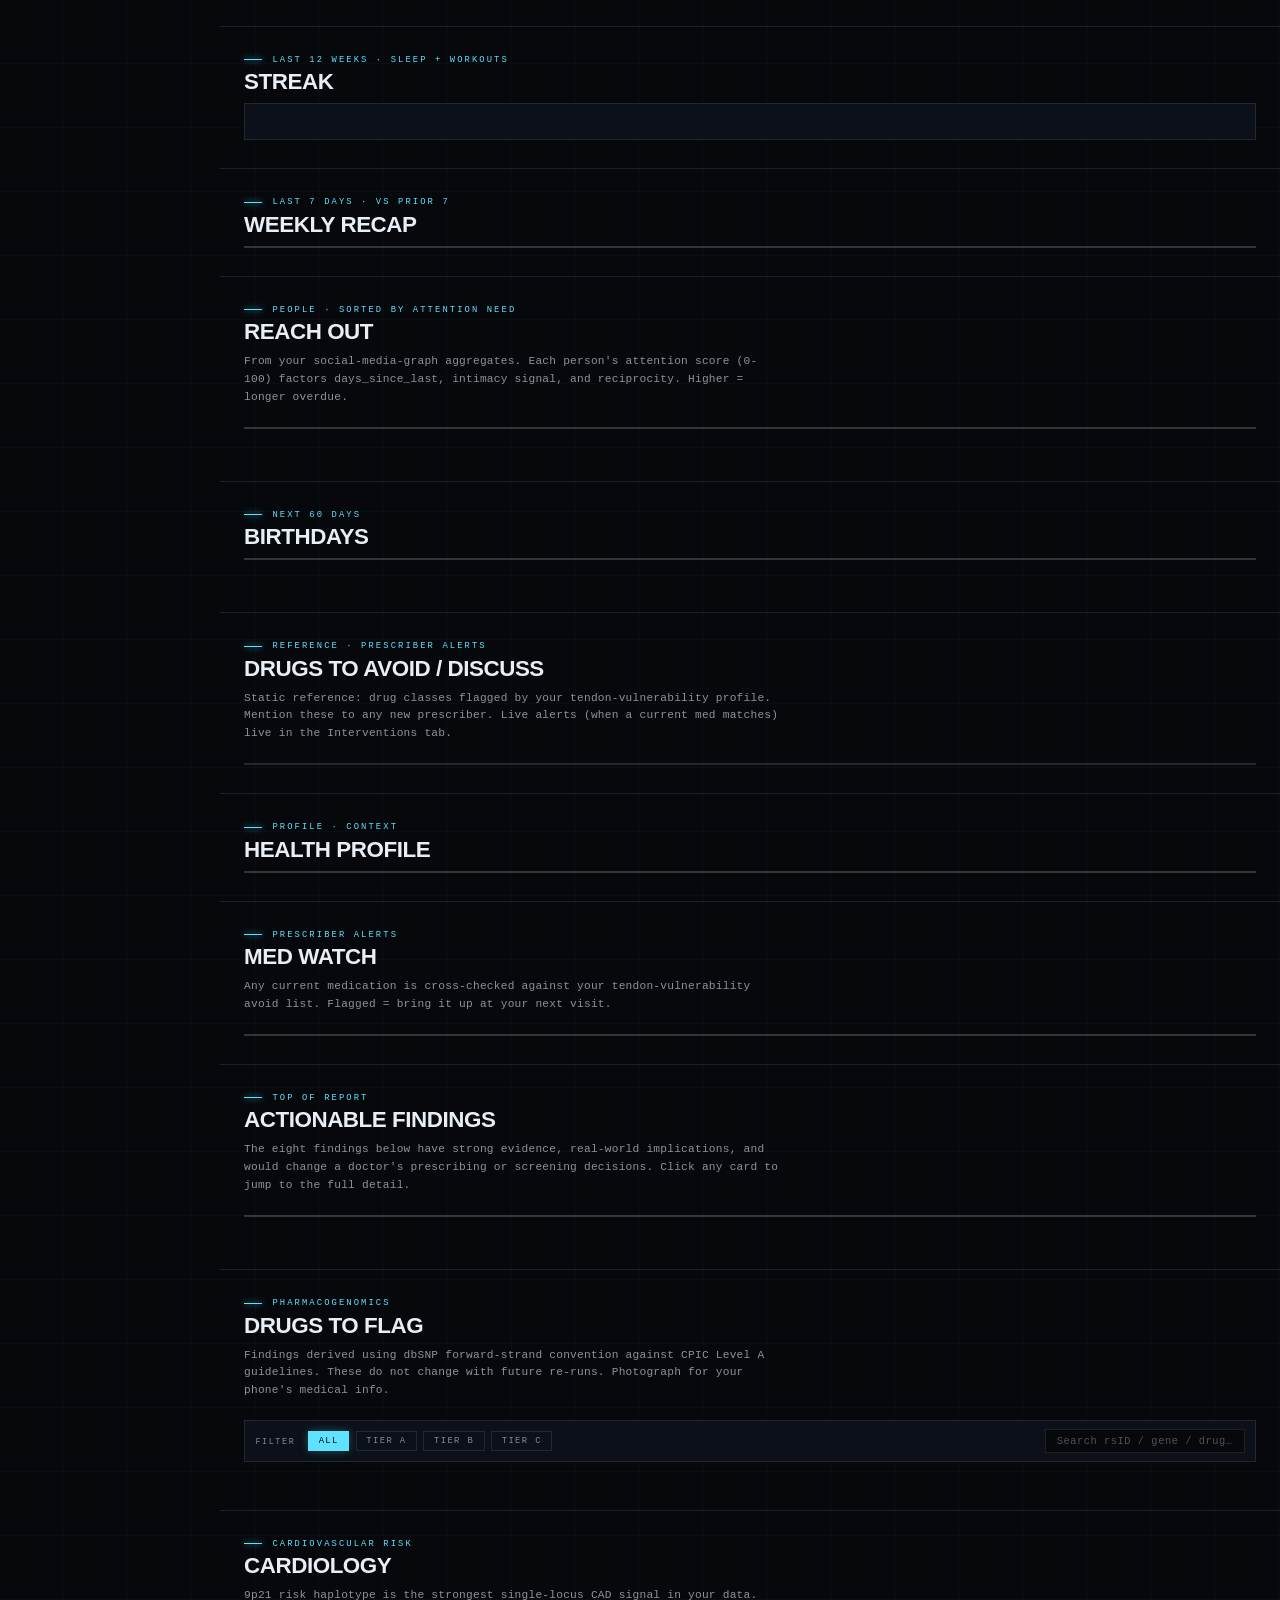
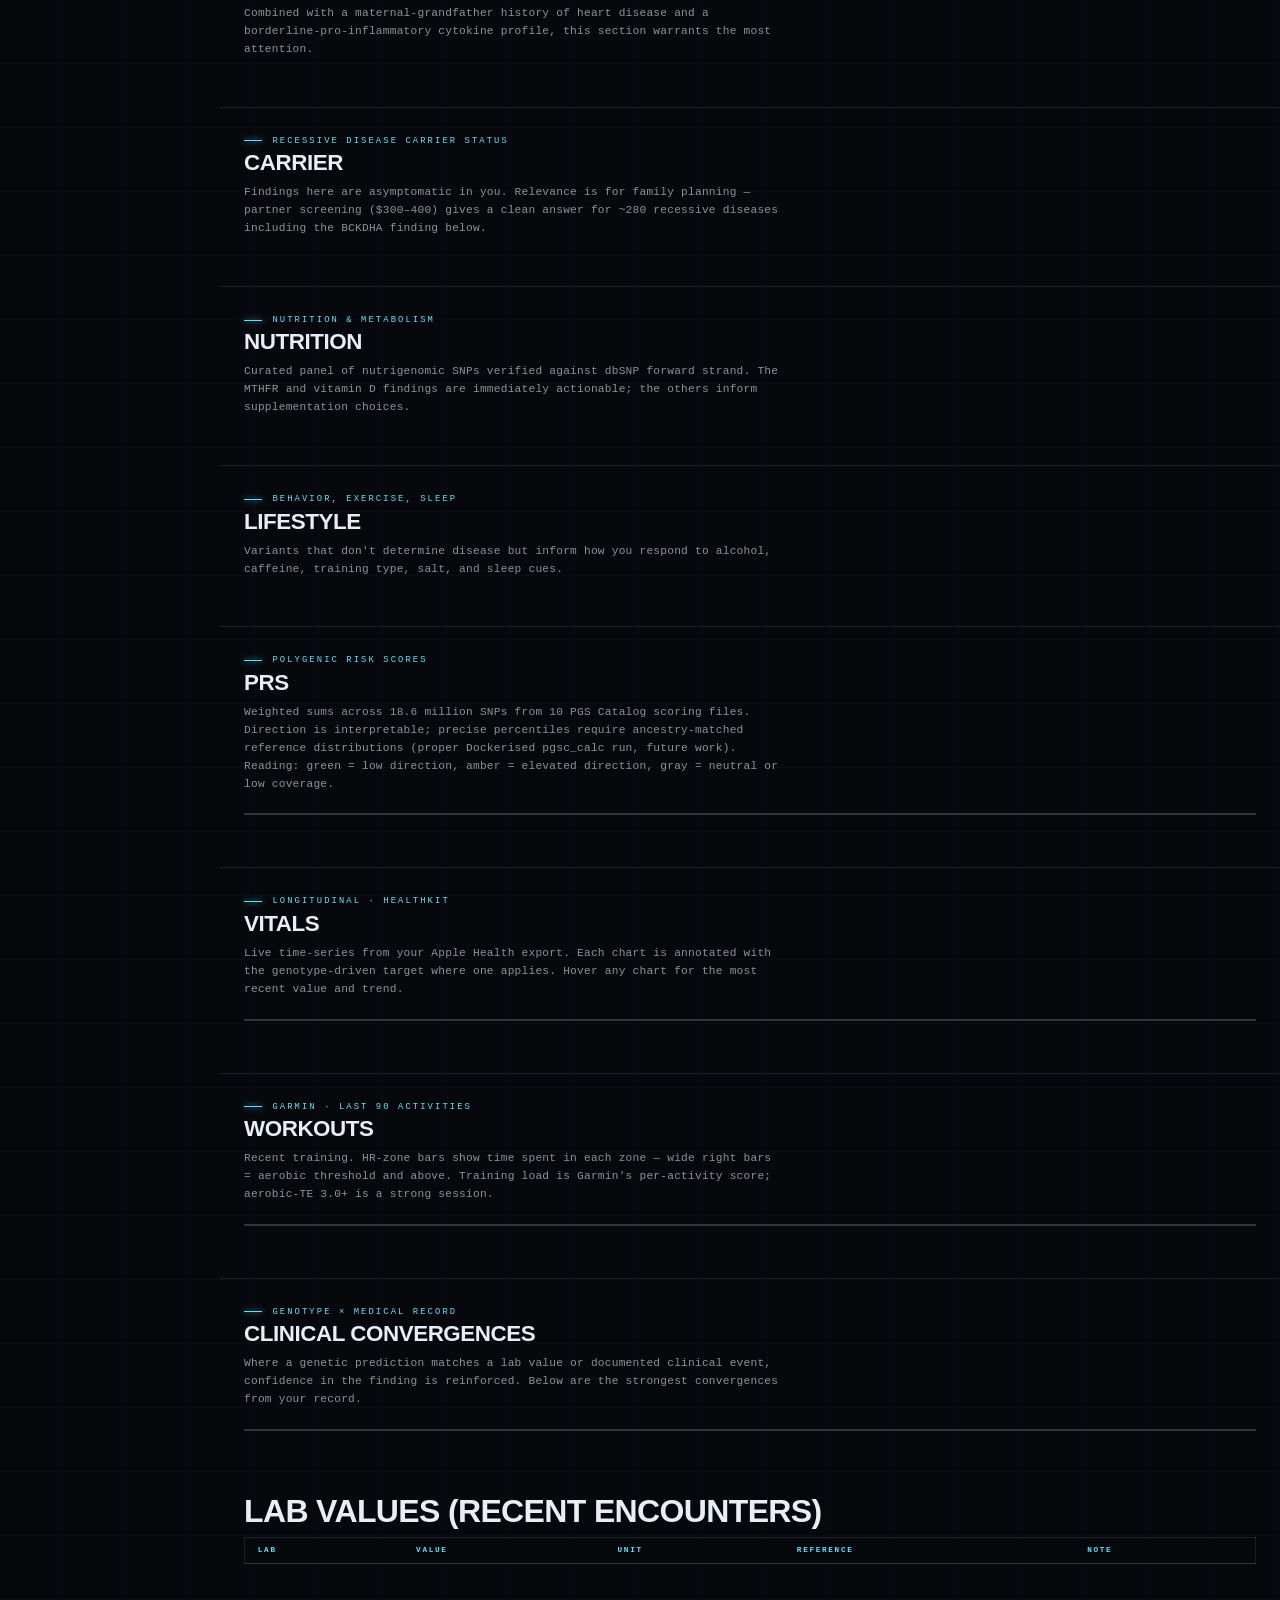
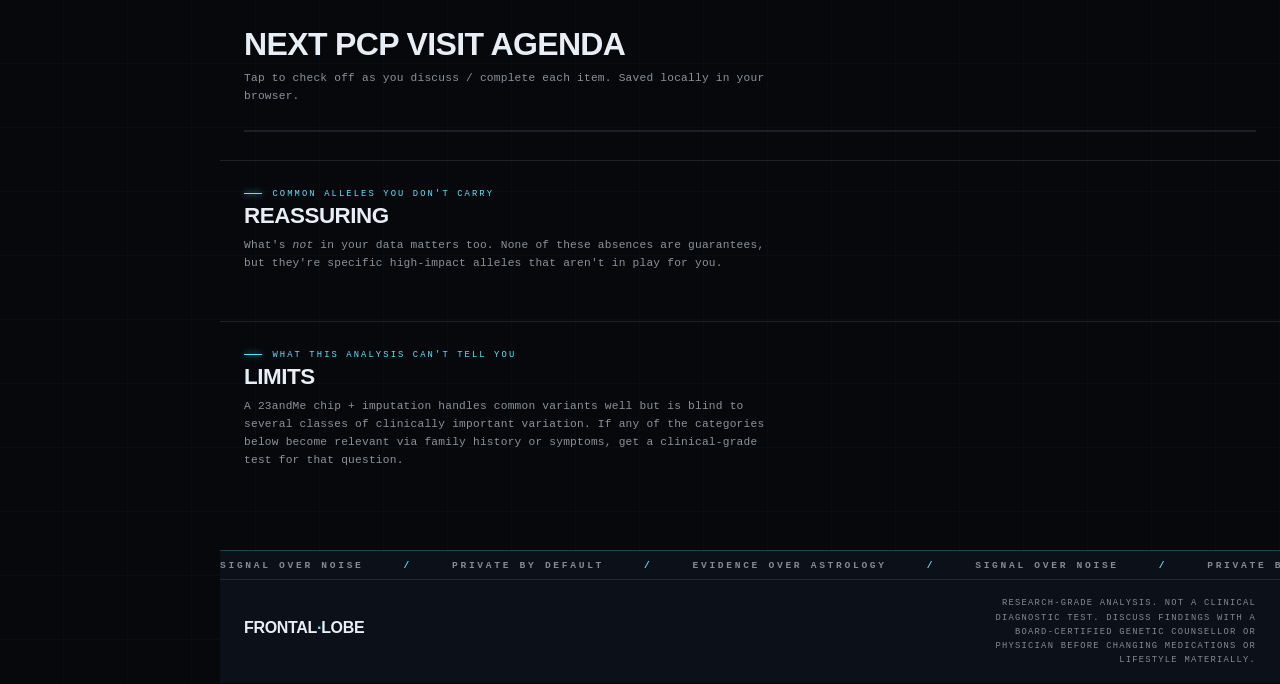
==== commit ca8f26e3: "Cross-source correlations engine + Plan-tab panel + DOW heatmap Real value-extraction from the spine" ====
--- a/output/web/index.html
+++ b/output/web/index.html
@@ -53,6 +53,7 @@
         <li><button class="nav-btn" data-section="vision"         data-num="·">Vision</button></li>
         <li><button class="nav-btn" data-section="goals"          data-num="·">Goals</button></li>
         <li><button class="nav-btn" data-section="action-loop"    data-num="·">Action Loop</button></li>
+        <li><button class="nav-btn" data-section="correlations"   data-num="·">Correlations</button></li>
         <li><button class="nav-btn" data-section="roadmap"        data-num="·">Roadmap</button></li>
         <li><button class="nav-btn" data-section="media"          data-num="·">Media</button></li>
         <li><button class="nav-btn" data-section="streak"         data-num="·">Streak</button></li>
@@ -175,6 +176,20 @@
       Gray = awaiting data.
     </p>
     <div class="action-loop-grid" id="action-loop-grid"></div>
+  </section>
+
+  <!-- Cross-source correlations -->
+  <section class="section" id="correlations" data-tab="plan">
+    <p class="section-kicker">What the data is telling you</p>
+    <h2 class="section-title">Correlations</h2>
+    <p class="section-lead">
+      Patterns across sleep, training, and social signals over the
+      window you've been tracking. Each pattern's interpretation
+      includes the sample size — small n = thin signal.
+    </p>
+    <div class="correlations-list" id="correlations-list"></div>
+    <h3 class="section-subtitle">Day-of-week patterns</h3>
+    <div class="dow-grid" id="dow-grid"></div>
   </section>
 
   <!-- Block roadmap (responsive: timeline on desktop, sections on mobile) -->
--- a/output/web/css/layout.css
+++ b/output/web/css/layout.css
@@ -2493,3 +2493,115 @@
 }
 .abstinence-pill.is-done .ap-mark { color: var(--rune); }
 .abstinence-pill.empty { cursor: default; opacity: 0.5; }
+
+/* ════════ CORRELATIONS PANEL ════════ */
+.section-subtitle {
+  font-family: var(--font-display);
+  font-style: italic;
+  font-size: 1rem;
+  color: var(--fg-dim);
+  margin: 1.5rem 0 0.5rem;
+}
+.correlations-list {
+  display: flex;
+  flex-direction: column;
+  gap: 1px;
+  background: var(--border);
+  border: 1px solid var(--border);
+}
+.corr-card {
+  background: var(--bg-card);
+  padding: 0.85rem 1.1rem 1rem;
+  display: flex;
+  flex-direction: column;
+  gap: 0.4rem;
+  border-left: 2px solid var(--border);
+}
+.corr-card[data-trend="positive"] { border-left-color: var(--rune); }
+.corr-card[data-trend="negative"] { border-left-color: var(--warn); }
+.corr-card[data-trend="neutral"]  { border-left-color: var(--fg-mute); }
+.corr-header {
+  display: flex;
+  justify-content: space-between;
+  align-items: baseline;
+  gap: 0.5rem;
+}
+.corr-name {
+  font-family: var(--font-display);
+  font-style: italic;
+  font-size: 1rem;
+  color: var(--fg);
+}
+.corr-trend {
+  font-family: var(--font-mono);
+  font-size: 0.55rem;
+  letter-spacing: 0.22em;
+  font-weight: 700;
+}
+.corr-summary {
+  font-family: var(--font-mono);
+  font-size: 0.6rem;
+  letter-spacing: 0.12em;
+  color: var(--fg-dim);
+}
+.corr-actionable {
+  font-family: var(--font-display);
+  font-style: italic;
+  font-size: 0.88rem;
+  color: var(--fg);
+  line-height: 1.45;
+}
+.corr-meta {
+  font-family: var(--font-mono);
+  font-size: 0.5rem;
+  letter-spacing: 0.18em;
+  text-transform: uppercase;
+  color: var(--fg-mute);
+  margin-top: 0.25rem;
+}
+
+/* DOW heatmap grid */
+.dow-grid {
+  display: flex;
+  flex-direction: column;
+  gap: 1px;
+  background: var(--border);
+  border: 1px solid var(--border);
+  margin-bottom: 1.5rem;
+}
+.dow-row {
+  display: grid;
+  grid-template-columns: 60px 1fr 1fr 1fr 1fr;
+  gap: 1px;
+  background: var(--border);
+}
+.dow-row.dow-header { background: var(--bg-card); }
+.dow-row.dow-header .dow-label,
+.dow-row.dow-header .dow-cell-label {
+  background: var(--bg-card);
+  padding: 0.5rem 0.7rem;
+  font-family: var(--font-mono);
+  font-size: 0.5rem;
+  letter-spacing: 0.22em;
+  text-transform: uppercase;
+  color: var(--fg-dim);
+  text-align: center;
+}
+.dow-row.dow-header .dow-label { text-align: left; }
+.dow-label {
+  background: var(--bg-card);
+  padding: 0.6rem 0.7rem;
+  font-family: var(--font-mono);
+  font-size: 0.55rem;
+  letter-spacing: 0.18em;
+  text-transform: uppercase;
+  color: var(--accent);
+}
+.dow-cell {
+  background: var(--bg-card);
+  padding: 0.6rem 0.5rem;
+  font-family: var(--font-mono);
+  font-size: 0.6rem;
+  color: var(--fg);
+  text-align: center;
+}
